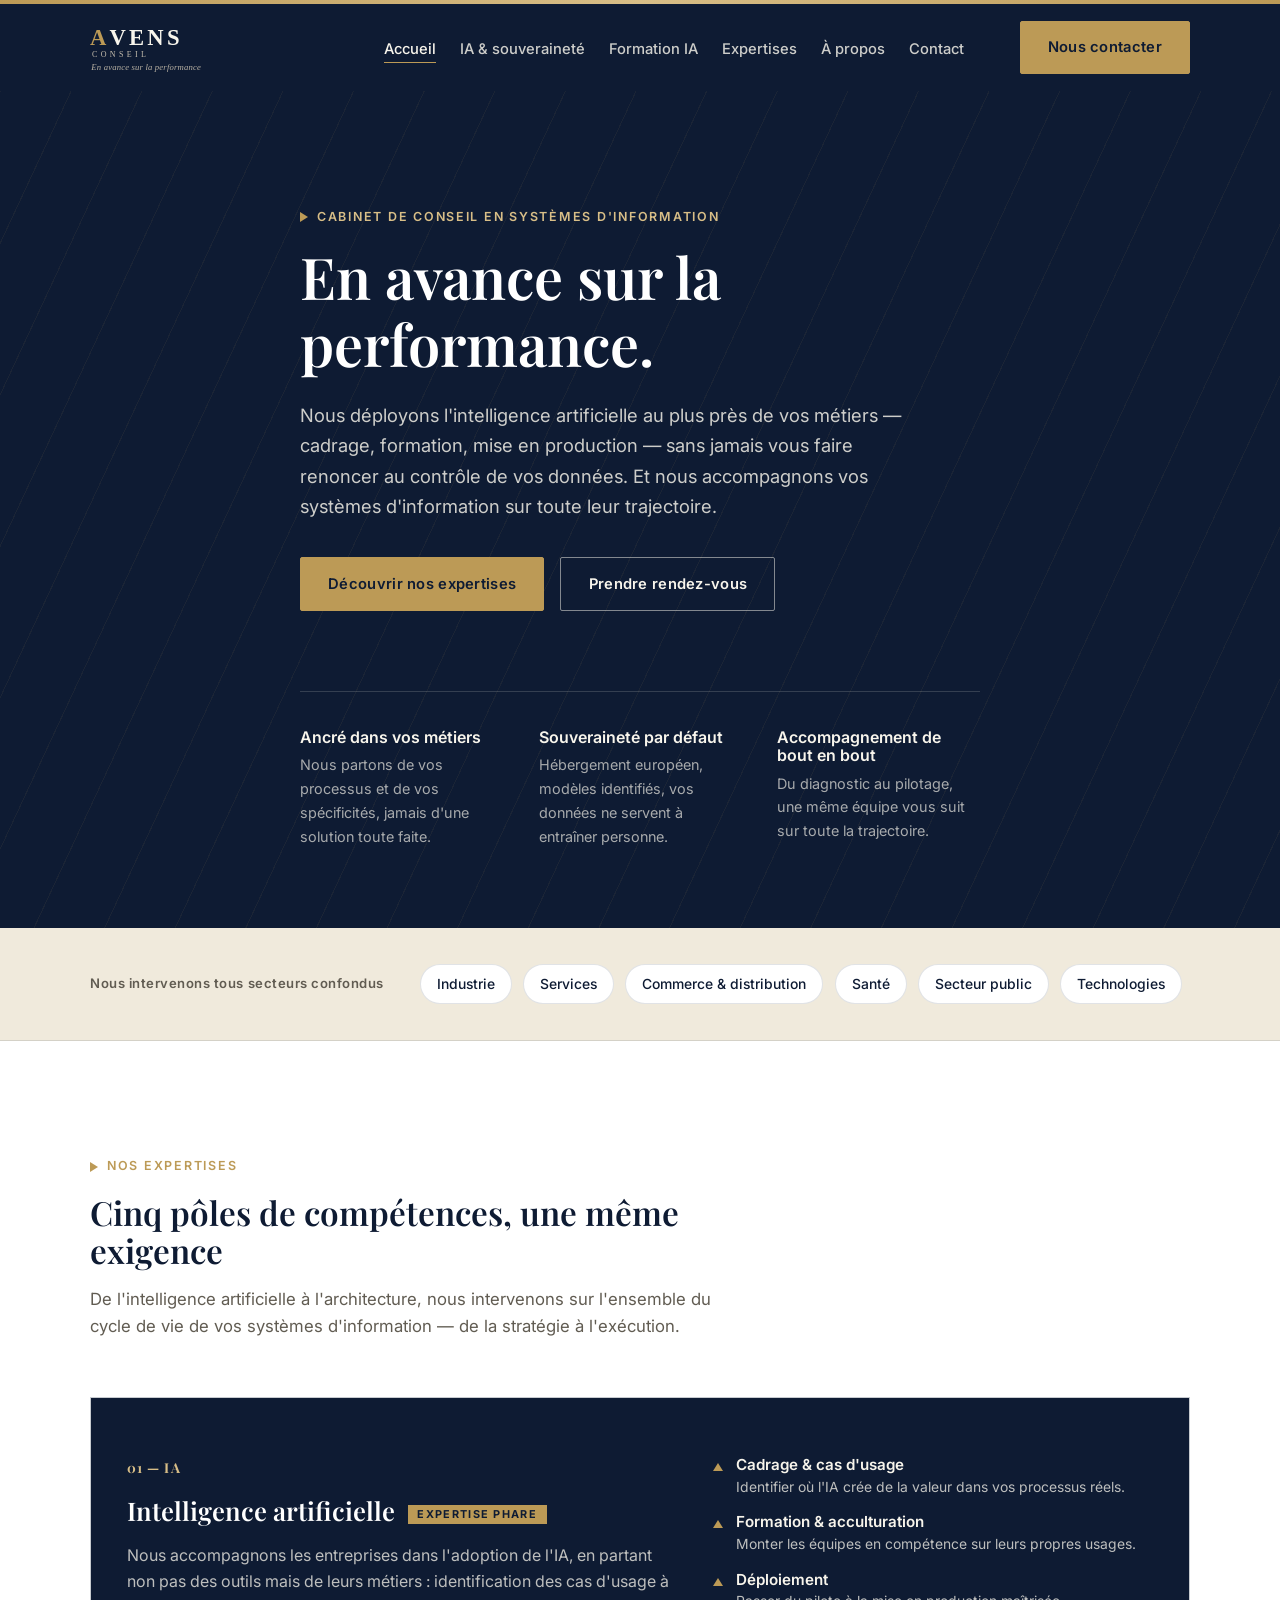
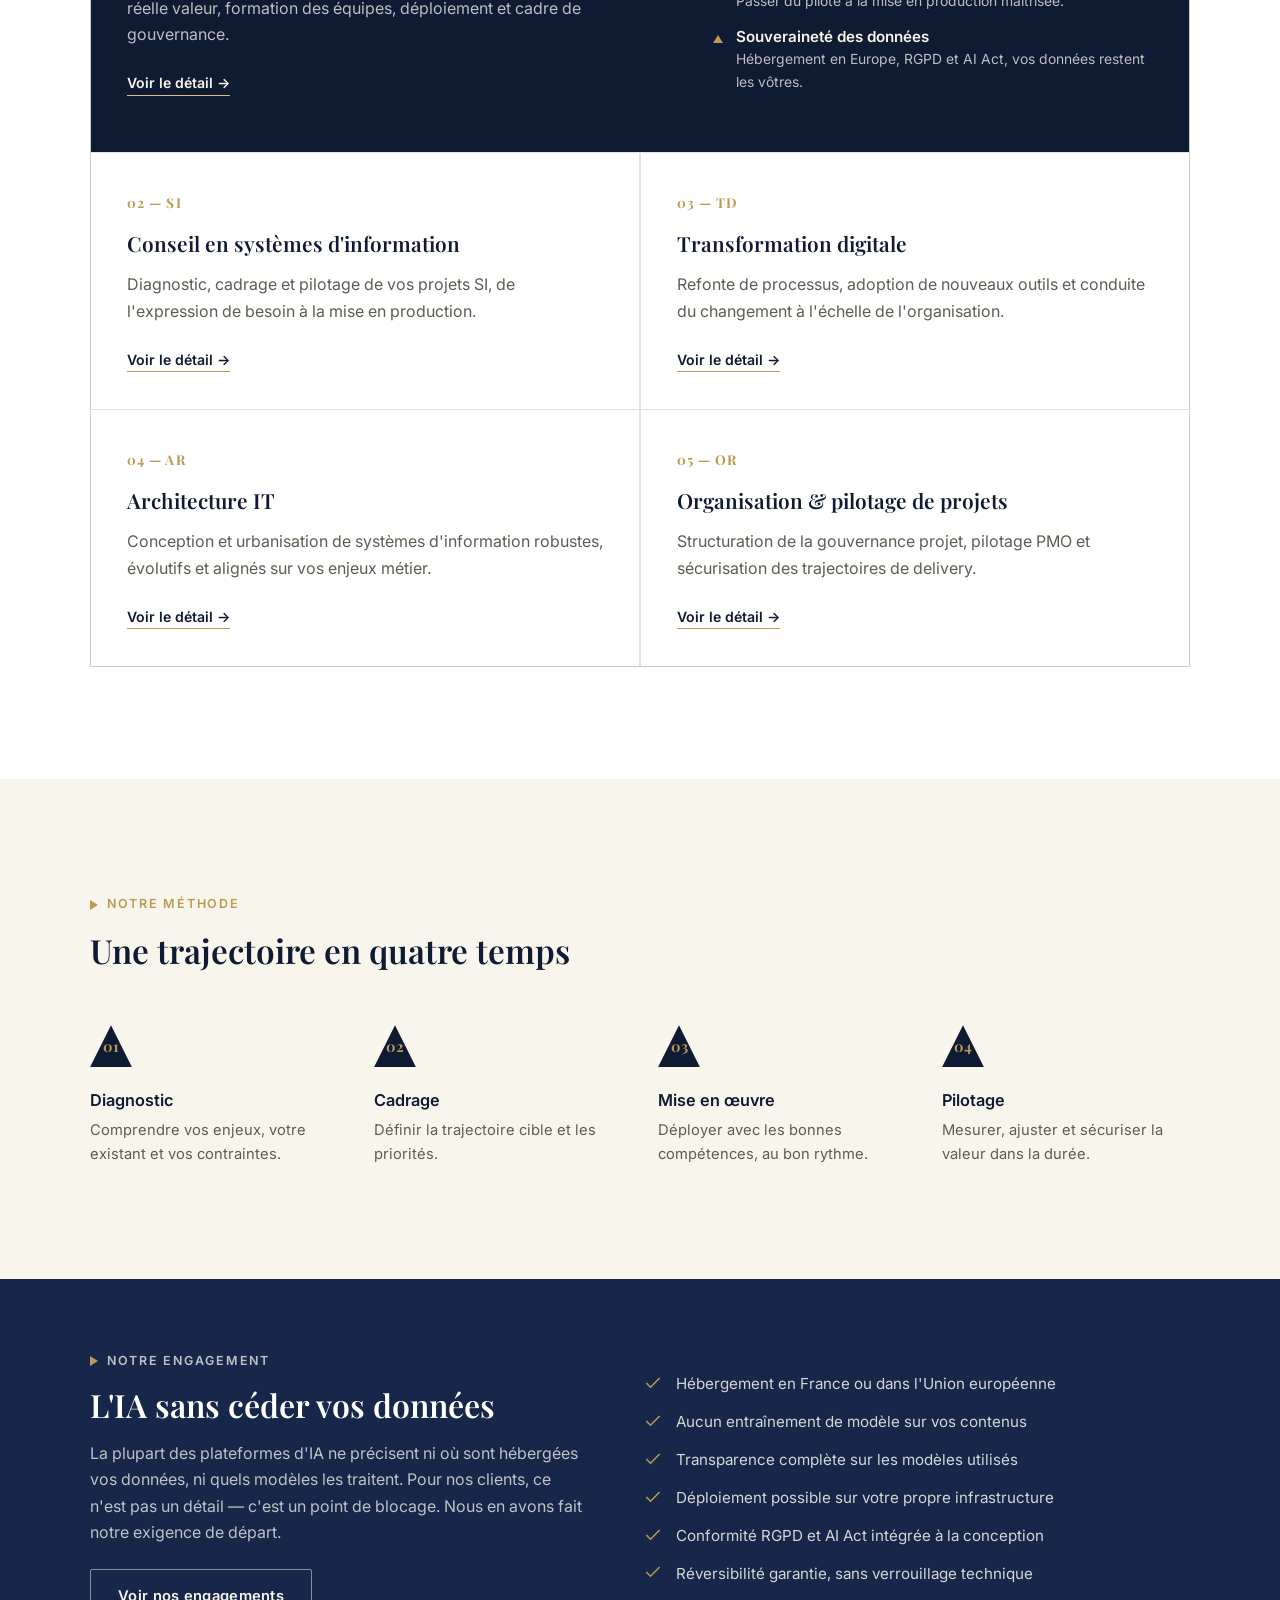
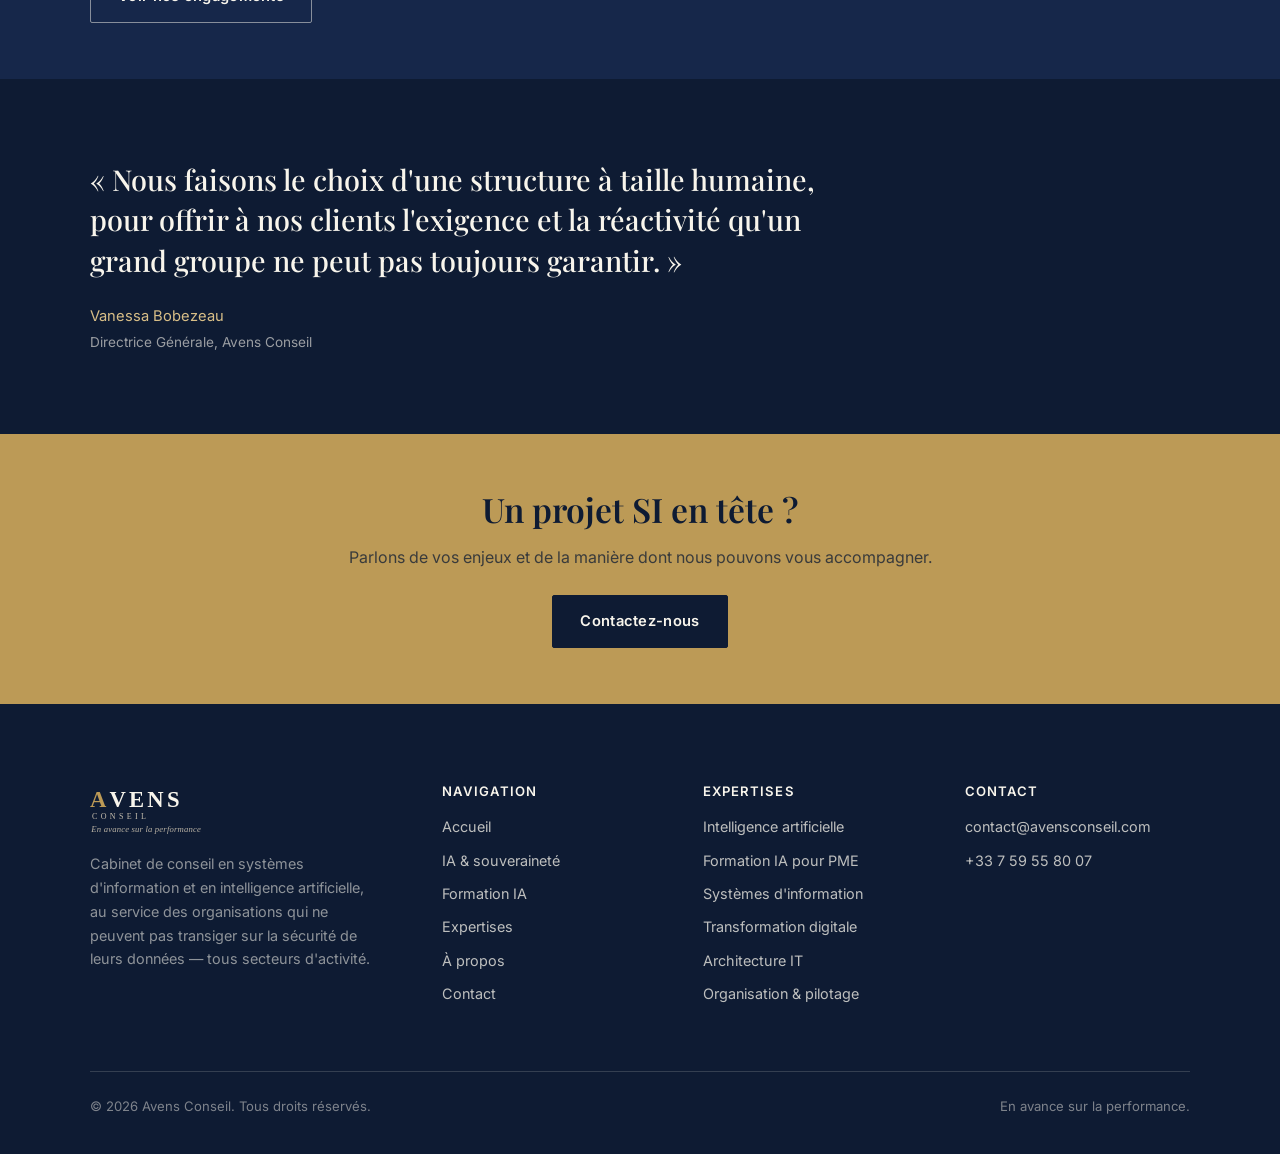
==== index.html @ 3cc1f0b6 "Add files via upload" ====
<!DOCTYPE html>
<html lang="fr">
<head>
<meta charset="UTF-8">
<meta name="viewport" content="width=device-width, initial-scale=1.0">
<title>Avens Conseil — Cabinet de conseil en systèmes d'information</title>
<meta name="description" content="Avens Conseil déploie l'IA au plus près de vos métiers — formation, mise en production — avec un engagement de souveraineté : vos données restent hébergées en Europe et sous votre contrôle.">
<link rel="icon" href="favicon.svg" type="image/svg+xml">
<link rel="preconnect" href="https://fonts.googleapis.com">
<link rel="preconnect" href="https://fonts.gstatic.com" crossorigin>
<link href="https://fonts.googleapis.com/css2?family=Playfair+Display:wght@500;600;700&family=Inter:wght@400;500;600;700&display=swap" rel="stylesheet">
<link rel="stylesheet" href="style.css">
</head>
<body>

<header class="site-header">
  <div class="header-strip"></div>
  <div class="container header-inner">
    <a href="index.html" class="logo">
      <img class="logo-img" src="logo-avens.svg" alt="Avens Conseil — En avance sur la performance" width="230" height="60"></span>
    </a>
    <nav class="nav" aria-label="Navigation principale">
      <ul class="nav-links">
        <li><a href="index.html" aria-current="page">Accueil</a></li>
        <li><a href="ia.html">IA &amp; souveraineté</a></li>
        <li><a href="formation-ia.html">Formation IA</a></li>
        <li><a href="services.html">Expertises</a></li>
        <li><a href="apropos.html">À propos</a></li>
        <li><a href="contact.html">Contact</a></li>
      </ul>
      <div class="header-cta">
        <a href="contact.html" class="btn btn--primary">Nous contacter</a>
      </div>
      <button class="nav-toggle" aria-label="Ouvrir le menu" aria-expanded="false">
        <span></span><span></span><span></span>
      </button>
    </nav>
  </div>
</header>

<main>

  <section class="hero">
    <div class="container hero-inner">
      <p class="eyebrow eyebrow--light">Cabinet de conseil en systèmes d'information</p>
      <h1>En avance sur la performance.</h1>
      <p class="lead">Nous déployons l'intelligence artificielle au plus près de vos métiers — cadrage, formation, mise en production — sans jamais vous faire renoncer au contrôle de vos données. Et nous accompagnons vos systèmes d'information sur toute leur trajectoire.</p>
      <div class="hero-actions">
        <a href="services.html" class="btn btn--primary">Découvrir nos expertises</a>
        <a href="contact.html" class="btn btn--outline-light">Prendre rendez-vous</a>
      </div>
      <div class="hero-pillars">
        <div class="hero-pillar">
          <h3>Ancré dans vos métiers</h3>
          <p>Nous partons de vos processus et de vos spécificités, jamais d'une solution toute faite.</p>
        </div>
        <div class="hero-pillar">
          <h3>Souveraineté par défaut</h3>
          <p>Hébergement européen, modèles identifiés, vos données ne servent à entraîner personne.</p>
        </div>
        <div class="hero-pillar">
          <h3>Accompagnement de bout en bout</h3>
          <p>Du diagnostic au pilotage, une même équipe vous suit sur toute la trajectoire.</p>
        </div>
      </div>
    </div>
  </section>

  <section class="sectors">
    <div class="container sectors-inner">
      <span class="sectors-label">Nous intervenons tous secteurs confondus</span>
      <div class="sector-tags">
        <span class="sector-tag">Industrie</span>
        <span class="sector-tag">Services</span>
        <span class="sector-tag">Commerce &amp; distribution</span>
        <span class="sector-tag">Santé</span>
        <span class="sector-tag">Secteur public</span>
        <span class="sector-tag">Technologies</span>
      </div>
    </div>
  </section>

  <section class="section section--white" id="expertises">
    <div class="container">
      <div class="section-head reveal">
        <p class="eyebrow">Nos expertises</p>
        <h2 class="section-title">Cinq pôles de compétences, une même exigence</h2>
        <p class="section-lead">De l'intelligence artificielle à l'architecture, nous intervenons sur l'ensemble du cycle de vie de vos systèmes d'information — de la stratégie à l'exécution.</p>
      </div>
      <div class="cards-grid reveal">
        <article class="card-expertise card-expertise--feature">
          <div>
            <span class="card-expertise__code">01 — IA</span>
            <h3>Intelligence artificielle<span class="badge-feature">Expertise phare</span></h3>
            <p>Nous accompagnons les entreprises dans l'adoption de l'IA, en partant non pas des outils mais de leurs métiers : identification des cas d'usage à réelle valeur, formation des équipes, déploiement et cadre de gouvernance.</p>
            <a href="ia.html">Voir le détail →</a>
          </div>
          <div class="feature-modules">
            <div class="feature-module">
              <span class="feature-module__mark" aria-hidden="true"></span>
              <div>
                <h4>Cadrage &amp; cas d'usage</h4>
                <p>Identifier où l'IA crée de la valeur dans vos processus réels.</p>
              </div>
            </div>
            <div class="feature-module">
              <span class="feature-module__mark" aria-hidden="true"></span>
              <div>
                <h4>Formation &amp; acculturation</h4>
                <p>Monter les équipes en compétence sur leurs propres usages.</p>
              </div>
            </div>
            <div class="feature-module">
              <span class="feature-module__mark" aria-hidden="true"></span>
              <div>
                <h4>Déploiement</h4>
                <p>Passer du pilote à la mise en production maîtrisée.</p>
              </div>
            </div>
            <div class="feature-module">
              <span class="feature-module__mark" aria-hidden="true"></span>
              <div>
                <h4>Souveraineté des données</h4>
                <p>Hébergement en Europe, RGPD et AI Act, vos données restent les vôtres.</p>
              </div>
            </div>
          </div>
        </article>
        <article class="card-expertise">
          <span class="card-expertise__code">02 — SI</span>
          <h3>Conseil en systèmes d'information</h3>
          <p>Diagnostic, cadrage et pilotage de vos projets SI, de l'expression de besoin à la mise en production.</p>
          <a href="services.html#si">Voir le détail →</a>
        </article>
        <article class="card-expertise">
          <span class="card-expertise__code">03 — TD</span>
          <h3>Transformation digitale</h3>
          <p>Refonte de processus, adoption de nouveaux outils et conduite du changement à l'échelle de l'organisation.</p>
          <a href="services.html#td">Voir le détail →</a>
        </article>
        <article class="card-expertise">
          <span class="card-expertise__code">04 — AR</span>
          <h3>Architecture IT</h3>
          <p>Conception et urbanisation de systèmes d'information robustes, évolutifs et alignés sur vos enjeux métier.</p>
          <a href="services.html#ar">Voir le détail →</a>
        </article>
        <article class="card-expertise">
          <span class="card-expertise__code">05 — OR</span>
          <h3>Organisation &amp; pilotage de projets</h3>
          <p>Structuration de la gouvernance projet, pilotage PMO et sécurisation des trajectoires de delivery.</p>
          <a href="services.html#or">Voir le détail →</a>
        </article>
      </div>
    </div>
  </section>

  <section class="section">
    <div class="container">
      <div class="section-head reveal">
        <p class="eyebrow">Notre méthode</p>
        <h2 class="section-title">Une trajectoire en quatre temps</h2>
      </div>
      <div class="process-grid reveal">
        <div class="process-step">
          <div class="process-step__num">01</div>
          <h3>Diagnostic</h3>
          <p>Comprendre vos enjeux, votre existant et vos contraintes.</p>
        </div>
        <div class="process-step">
          <div class="process-step__num">02</div>
          <h3>Cadrage</h3>
          <p>Définir la trajectoire cible et les priorités.</p>
        </div>
        <div class="process-step">
          <div class="process-step__num">03</div>
          <h3>Mise en œuvre</h3>
          <p>Déployer avec les bonnes compétences, au bon rythme.</p>
        </div>
        <div class="process-step">
          <div class="process-step__num">04</div>
          <h3>Pilotage</h3>
          <p>Mesurer, ajuster et sécuriser la valeur dans la durée.</p>
        </div>
      </div>
    </div>
  </section>

  <section class="promise-band reveal">
    <div class="container promise-band__inner">
      <div>
        <p class="eyebrow eyebrow--light">Notre engagement</p>
        <h2>L'IA sans céder vos données</h2>
        <p>La plupart des plateformes d'IA ne précisent ni où sont hébergées vos données, ni quels modèles les traitent. Pour nos clients, ce n'est pas un détail — c'est un point de blocage. Nous en avons fait notre exigence de départ.</p>
        <a href="ia.html" class="btn btn--outline-light" style="margin-top:1.5rem">Voir nos engagements</a>
      </div>
      <ul class="promise-list">
        <li>
          <svg viewBox="0 0 24 24" fill="none" stroke="currentColor" stroke-width="1.8" aria-hidden="true"><path d="M20 6 9 17l-5-5"/></svg>
          <span>Hébergement en France ou dans l'Union européenne</span>
        </li>
        <li>
          <svg viewBox="0 0 24 24" fill="none" stroke="currentColor" stroke-width="1.8" aria-hidden="true"><path d="M20 6 9 17l-5-5"/></svg>
          <span>Aucun entraînement de modèle sur vos contenus</span>
        </li>
        <li>
          <svg viewBox="0 0 24 24" fill="none" stroke="currentColor" stroke-width="1.8" aria-hidden="true"><path d="M20 6 9 17l-5-5"/></svg>
          <span>Transparence complète sur les modèles utilisés</span>
        </li>
        <li>
          <svg viewBox="0 0 24 24" fill="none" stroke="currentColor" stroke-width="1.8" aria-hidden="true"><path d="M20 6 9 17l-5-5"/></svg>
          <span>Déploiement possible sur votre propre infrastructure</span>
        </li>
        <li>
          <svg viewBox="0 0 24 24" fill="none" stroke="currentColor" stroke-width="1.8" aria-hidden="true"><path d="M20 6 9 17l-5-5"/></svg>
          <span>Conformité RGPD et AI Act intégrée à la conception</span>
        </li>
        <li>
          <svg viewBox="0 0 24 24" fill="none" stroke="currentColor" stroke-width="1.8" aria-hidden="true"><path d="M20 6 9 17l-5-5"/></svg>
          <span>Réversibilité garantie, sans verrouillage technique</span>
        </li>
      </ul>
    </div>
  </section>

  <section class="quote-block reveal">
    <div class="container">
      <blockquote>« Nous faisons le choix d'une structure à taille humaine, pour offrir à nos clients l'exigence et la réactivité qu'un grand groupe ne peut pas toujours garantir. »</blockquote>
      <cite>Vanessa Bobezeau<span>Directrice Générale, Avens Conseil</span></cite>
    </div>
  </section>

  <section class="cta-banner reveal">
    <div class="container">
      <h2>Un projet SI en tête ?</h2>
      <p>Parlons de vos enjeux et de la manière dont nous pouvons vous accompagner.</p>
      <a href="contact.html" class="btn btn--primary">Contactez-nous</a>
    </div>
  </section>

</main>

<footer class="site-footer">
  <div class="container">
    <div class="footer-grid">
      <div class="footer-brand">
        <a href="index.html" class="logo">
          <img class="logo-img" src="logo-avens.svg" alt="Avens Conseil — En avance sur la performance" width="230" height="60">
        </a>
        <p>Cabinet de conseil en systèmes d'information et en intelligence artificielle, au service des organisations qui ne peuvent pas transiger sur la sécurité de leurs données — tous secteurs d'activité.</p>
      </div>
      <div class="footer-col">
        <h4>Navigation</h4>
        <ul>
          <li><a href="index.html">Accueil</a></li>
          <li><a href="ia.html">IA &amp; souveraineté</a></li>
          <li><a href="formation-ia.html">Formation IA</a></li>
          <li><a href="services.html">Expertises</a></li>
          <li><a href="apropos.html">À propos</a></li>
          <li><a href="contact.html">Contact</a></li>
        </ul>
      </div>
      <div class="footer-col">
        <h4>Expertises</h4>
        <ul>
          <li><a href="ia.html">Intelligence artificielle</a></li>
          <li><a href="formation-ia.html">Formation IA pour PME</a></li>
          <li><a href="services.html#si">Systèmes d'information</a></li>
          <li><a href="services.html#td">Transformation digitale</a></li>
          <li><a href="services.html#ar">Architecture IT</a></li>
          <li><a href="services.html#or">Organisation &amp; pilotage</a></li>
        </ul>
      </div>
      <div class="footer-col">
        <h4>Contact</h4>
        <ul>
          <li><a href="mailto:contact@avensconseil.com">contact@avensconseil.com</a></li>
          <li><a href="tel:+33759558007">+33 7 59 55 80 07</a></li>
        </ul>
      </div>
    </div>
    <div class="footer-bottom">
      <span>© <span data-year>2026</span> Avens Conseil. Tous droits réservés.</span>
      <span>En avance sur la performance.</span>
    </div>
  </div>
</footer>

<script src="script.js"></script>
</body>
</html>
---- style.css ----
/* =========================================================
   AVENS CONSEIL — Feuille de style principale
   Palette : navy profond / or / crème (identité de marque validée)
   Typo : Playfair Display (titres) + Inter (texte)
   ========================================================= */

:root {
  --navy: #0E1B33;
  --navy-2: #16274A;
  --navy-3: #1F335C;
  --gold: #BC9A56;
  --gold-light: #D8BE87;
  --cream: #F8F5EC;
  --cream-2: #F0EADC;
  --ink: #1E1B17;
  --ink-soft: #615C52;
  --white: #FFFFFF;
  --line: rgba(14, 27, 51, 0.12);
  --line-on-navy: rgba(248, 245, 236, 0.16);

  --font-display: 'Playfair Display', 'Georgia', serif;
  --font-body: 'Inter', -apple-system, BlinkMacSystemFont, 'Segoe UI', sans-serif;

  --container: 1180px;
  --radius-sm: 2px;

  --space-1: 0.5rem;
  --space-2: 1rem;
  --space-3: 1.5rem;
  --space-4: 2.25rem;
  --space-5: 3.5rem;
  --space-6: 5rem;
  --space-7: 7rem;
}

/* ---------- Reset ---------- */
*, *::before, *::after { box-sizing: border-box; }
html { scroll-behavior: smooth; }
@media (prefers-reduced-motion: reduce) {
  html { scroll-behavior: auto; }
  *, *::before, *::after {
    animation-duration: 0.01ms !important;
    animation-iteration-count: 1 !important;
    transition-duration: 0.01ms !important;
    scroll-behavior: auto !important;
  }
}
body {
  margin: 0;
  font-family: var(--font-body);
  color: var(--ink);
  background: var(--cream);
  font-size: 16px;
  line-height: 1.65;
  -webkit-font-smoothing: antialiased;
}
img { max-width: 100%; display: block; }
a { color: inherit; text-decoration: none; }
ul { margin: 0; padding: 0; list-style: none; }
h1, h2, h3, h4 {
  font-family: var(--font-display);
  font-weight: 600;
  line-height: 1.15;
  margin: 0;
  color: var(--navy);
}
p { margin: 0; }
button { font-family: inherit; cursor: pointer; }
:focus-visible { outline: 2px solid var(--gold); outline-offset: 3px; }

.container {
  max-width: var(--container);
  margin-inline: auto;
  padding-inline: clamp(1.25rem, 4vw, 2.5rem);
}

/* ---------- Eyebrow / section head ---------- */
.eyebrow {
  display: inline-flex;
  align-items: center;
  gap: .55rem;
  font-weight: 600;
  font-size: .78rem;
  letter-spacing: .14em;
  text-transform: uppercase;
  color: var(--gold);
  margin-bottom: var(--space-2);
}
.eyebrow::before {
  content: '';
  width: 0; height: 0;
  border-style: solid;
  border-width: 5px 0 5px 8px;
  border-color: transparent transparent transparent var(--gold);
}
.eyebrow--light { color: var(--gold-light); }

.section-head { max-width: 640px; margin-bottom: var(--space-5); }
.section-title { font-size: clamp(1.75rem, 2.6vw, 2.4rem); }
.section-lead { margin-top: var(--space-2); color: var(--ink-soft); font-size: 1.05rem; }

/* ---------- Buttons ---------- */
.btn {
  display: inline-flex;
  align-items: center;
  gap: .6rem;
  padding: .85rem 1.7rem;
  font-size: .92rem;
  font-weight: 600;
  letter-spacing: .02em;
  border-radius: var(--radius-sm);
  border: 1.5px solid transparent;
  transition: background .2s ease, border-color .2s ease, color .2s ease;
}
.btn--primary { background: var(--gold); color: var(--navy); border-color: var(--gold); }
.btn--primary:hover { background: var(--gold-light); border-color: var(--gold-light); }
.btn--outline-light { border-color: rgba(248,245,236,.5); color: var(--cream); }
.btn--outline-light:hover { border-color: var(--cream); background: rgba(248,245,236,.08); }
.btn--outline-navy { border-color: var(--navy); color: var(--navy); }
.btn--outline-navy:hover { background: var(--navy); color: var(--cream); }

/* ---------- Header ---------- */
.site-header { position: sticky; top: 0; z-index: 100; background: var(--navy); }
.header-strip { height: 4px; background: linear-gradient(90deg, var(--gold), var(--gold-light), var(--gold)); }
.header-inner { display: flex; align-items: center; justify-content: space-between; padding-block: 1.05rem; }

.logo { display: flex; align-items: center; gap: .7rem; }
.logo-mark { width: 32px; height: 32px; color: var(--gold); flex-shrink: 0; }
.logo-word {
  font-family: var(--font-display);
  font-size: 1.1rem;
  font-weight: 600;
  letter-spacing: .03em;
  line-height: 1.1;
  color: var(--cream);
}
.logo-word span {
  display: block;
  font-family: var(--font-body);
  font-size: .6rem;
  font-weight: 500;
  letter-spacing: .2em;
  text-transform: uppercase;
  color: var(--gold-light);
  margin-top: .2rem;
}

.nav { display: flex; align-items: center; gap: var(--space-5); }
.nav-links { display: flex; gap: var(--space-3); flex-wrap: nowrap; }
.nav-links a {
  font-size: .92rem;
  white-space: nowrap;
  font-weight: 500;
  color: rgba(248,245,236,.82);
  padding-block: .3rem;
  border-bottom: 1.5px solid transparent;
  transition: color .2s ease, border-color .2s ease;
}
.nav-links a:hover, .nav-links a[aria-current="page"] { color: var(--cream); border-color: var(--gold); }

.header-cta { display: flex; align-items: center; gap: var(--space-3); }
.header-phone { font-size: .87rem; color: rgba(248,245,236,.72); white-space: nowrap; }
.header-phone strong { color: var(--cream); font-weight: 600; }

.nav-toggle {
  display: none;
  flex-direction: column;
  justify-content: center;
  gap: 5px;
  width: 34px; height: 34px;
  background: none; border: none; padding: 0;
}
.nav-toggle span { display: block; width: 100%; height: 2px; background: var(--cream); transition: transform .2s ease, opacity .2s ease; }
.nav-toggle.is-active span:nth-child(1) { transform: translateY(7px) rotate(45deg); }
.nav-toggle.is-active span:nth-child(2) { opacity: 0; }
.nav-toggle.is-active span:nth-child(3) { transform: translateY(-7px) rotate(-45deg); }

/* ---------- Hero ---------- */
.hero { position: relative; background: var(--navy); color: var(--cream); overflow: hidden; padding-block: var(--space-7) var(--space-6); }
.hero::before {
  content: '';
  position: absolute; inset: 0;
  background-image: repeating-linear-gradient(115deg, rgba(188,154,86,.07) 0 1px, transparent 1px 64px);
  pointer-events: none;
}
.hero-inner { position: relative; max-width: 760px; }
.hero h1 { font-size: clamp(2.3rem, 5vw, 3.6rem); color: var(--white); }
.hero .lead { margin-top: var(--space-3); font-size: 1.15rem; color: rgba(248,245,236,.82); max-width: 620px; }
.hero-actions { display: flex; flex-wrap: wrap; gap: var(--space-2); margin-top: var(--space-4); }
.hero-pillars {
  display: grid; grid-template-columns: repeat(3, 1fr); gap: var(--space-4);
  margin-top: var(--space-6); border-top: 1px solid var(--line-on-navy);
  padding-top: var(--space-4); max-width: 860px;
}
.hero-pillar h3 { color: var(--cream); font-size: 1rem; font-family: var(--font-body); font-weight: 600; }
.hero-pillar p { color: rgba(248,245,236,.66); font-size: .9rem; margin-top: .45rem; }

/* ---------- Sectors bar ---------- */
.sectors { background: var(--cream-2); padding-block: var(--space-4); border-bottom: 1px solid var(--line); }
.sectors-inner { display: flex; align-items: center; gap: var(--space-4); flex-wrap: wrap; }
.sectors-label { font-size: .82rem; font-weight: 600; letter-spacing: .04em; color: var(--ink-soft); }
.sector-tags { display: flex; gap: .7rem; flex-wrap: wrap; }
.sector-tag { font-size: .87rem; font-weight: 500; padding: .45rem 1rem; border: 1px solid var(--line); border-radius: 999px; color: var(--navy); background: var(--white); }

/* ---------- Section generic ---------- */
.section { padding-block: var(--space-7); }
.section--white { background: var(--white); }
.section--tight { padding-block: var(--space-6); }

/* ---------- Expertise cards ---------- */
.cards-grid { display: grid; grid-template-columns: repeat(2, 1fr); gap: 1.5px; background: var(--line); border: 1px solid var(--line); }
.card-expertise { background: var(--white); padding: var(--space-4); }
.card-expertise__code { font-family: var(--font-display); font-size: .85rem; font-weight: 700; color: var(--gold); letter-spacing: .08em; }
.card-expertise h3 { margin-top: var(--space-2); font-size: 1.3rem; }
.card-expertise p { margin-top: var(--space-2); color: var(--ink-soft); }
.card-expertise a { display: inline-flex; align-items: center; gap: .4rem; margin-top: var(--space-3); font-size: .88rem; font-weight: 600; color: var(--navy); border-bottom: 1.5px solid var(--gold); }

/* Carte expertise phare (IA) */
.card-expertise--feature {
  grid-column: 1 / -1;
  background: var(--navy);
  color: var(--cream);
  display: grid;
  grid-template-columns: 1.25fr 1fr;
  gap: var(--space-4);
  align-items: center;
  padding: var(--space-5) var(--space-4);
}
.card-expertise--feature h3 { color: var(--white); font-size: 1.6rem; }
.card-expertise--feature p { color: rgba(248,245,236,.75); }
.card-expertise--feature .card-expertise__code { color: var(--gold-light); }
.card-expertise--feature a { color: var(--cream); border-bottom-color: var(--gold-light); }
.badge-feature {
  display: inline-block;
  margin-left: .8rem;
  padding: .2rem .6rem;
  font-family: var(--font-body);
  font-size: .68rem;
  font-weight: 700;
  letter-spacing: .12em;
  text-transform: uppercase;
  color: var(--navy);
  background: var(--gold);
  vertical-align: middle;
}
.feature-modules { display: grid; gap: .9rem; }
.feature-module { display: flex; gap: .8rem; align-items: flex-start; }
.feature-module__mark {
  flex-shrink: 0; margin-top: .45em;
  width: 0; height: 0; border-style: solid;
  border-width: 0 5px 8px 5px;
  border-color: transparent transparent var(--gold) transparent;
}
.feature-module h4 { font-family: var(--font-body); font-size: .95rem; font-weight: 600; color: var(--cream); margin: 0; }
.feature-module p { font-size: .87rem; margin-top: .15rem; }

/* ---------- Process ---------- */
.process-grid { display: grid; grid-template-columns: repeat(4, 1fr); gap: var(--space-4); }
.process-step__num {
  display: flex; align-items: center; justify-content: center;
  width: 42px; height: 42px;
  clip-path: polygon(50% 0, 100% 100%, 0 100%);
  background: var(--navy); color: var(--gold);
  font-family: var(--font-display); font-weight: 700; font-size: .92rem;
  margin-bottom: var(--space-3);
}
.process-step h3 { font-size: 1.02rem; font-family: var(--font-body); font-weight: 600; }
.process-step p { margin-top: .5rem; color: var(--ink-soft); font-size: .92rem; }

/* ---------- Quote ---------- */
.quote-block { background: var(--navy); color: var(--cream); padding-block: var(--space-6); }
.quote-block blockquote { font-family: var(--font-display); font-weight: 500; font-size: clamp(1.3rem, 2.4vw, 1.8rem); line-height: 1.4; max-width: 780px; margin: 0; }
.quote-block cite { display: block; margin-top: var(--space-3); font-style: normal; font-size: .92rem; color: var(--gold-light); }
.quote-block cite span { display: block; color: rgba(248,245,236,.6); font-size: .85rem; margin-top: .2rem; }

/* ---------- Values grid ---------- */
.values-grid { display: grid; grid-template-columns: repeat(4, 1fr); gap: var(--space-4); }
.value-item { border-top: 2px solid var(--gold); padding-top: var(--space-2); }
.value-item h3 { font-size: 1.05rem; font-family: var(--font-body); font-weight: 600; }
.value-item p { margin-top: .5rem; color: var(--ink-soft); font-size: .9rem; }

/* ---------- CTA banner ---------- */
.cta-banner { background: var(--gold); color: var(--navy); padding-block: var(--space-5); text-align: center; }
.cta-banner h2 { font-size: clamp(1.6rem, 3vw, 2.1rem); }
.cta-banner p { margin-top: var(--space-2); color: rgba(14,27,51,.75); }
.cta-banner .btn { margin-top: var(--space-3); }
.cta-banner .btn--primary { background: var(--navy); color: var(--cream); border-color: var(--navy); }
.cta-banner .btn--primary:hover { background: var(--navy-2); }

/* ---------- Footer ---------- */
.site-footer { background: var(--navy); color: rgba(248,245,236,.75); padding-block: var(--space-6) var(--space-4); }
.footer-grid { display: grid; grid-template-columns: 1.4fr 1fr 1fr 1fr; gap: var(--space-4); padding-bottom: var(--space-5); border-bottom: 1px solid var(--line-on-navy); }
.footer-brand p { margin-top: var(--space-2); font-size: .9rem; max-width: 280px; color: rgba(248,245,236,.55); }
.footer-col h4 { font-family: var(--font-body); color: var(--cream); font-size: .82rem; font-weight: 600; letter-spacing: .08em; text-transform: uppercase; margin-bottom: var(--space-2); }
.footer-col li { margin-bottom: .6rem; font-size: .9rem; }
.footer-col a:hover { color: var(--gold-light); }
.footer-bottom { display: flex; justify-content: space-between; align-items: center; padding-top: var(--space-3); font-size: .82rem; color: rgba(248,245,236,.48); flex-wrap: wrap; gap: .5rem; }

/* ---------- Contact ---------- */
.contact-grid { display: grid; grid-template-columns: .9fr 1.3fr; gap: var(--space-6); align-items: start; }
.contact-info-item { display: flex; flex-direction: column; gap: .3rem; padding-block: var(--space-3); border-top: 1px solid var(--line); }
.contact-info-item:first-child { border-top: none; padding-top: 0; }
.contact-info-item h3 { font-size: .95rem; font-family: var(--font-body); font-weight: 600; }
.contact-info-item p, .contact-info-item a { color: var(--ink-soft); font-size: .95rem; }
.contact-info-item a:hover { color: var(--navy); }

.form-grid { display: grid; grid-template-columns: 1fr 1fr; gap: 0 var(--space-3); }
.form-field { display: flex; flex-direction: column; gap: .4rem; margin-bottom: var(--space-3); }
.form-field.full { grid-column: 1 / -1; }
.form-field label { font-size: .85rem; font-weight: 600; color: var(--navy); }
.form-field input, .form-field textarea {
  font-family: var(--font-body); font-size: .95rem;
  padding: .75rem .9rem; border: 1px solid var(--line);
  border-radius: var(--radius-sm); background: var(--white); color: var(--ink);
}
.form-field input:focus, .form-field textarea:focus { border-color: var(--gold); }
.form-note { font-size: .82rem; color: var(--ink-soft); margin-top: var(--space-2); }

/* ---------- Reveal on scroll ---------- */
.reveal { opacity: 0; transform: translateY(16px); transition: opacity .6s ease, transform .6s ease; }
.reveal.is-visible { opacity: 1; transform: none; }

/* ---------- Souveraineté : engagements ---------- */
.sovereignty { background: var(--navy); color: var(--cream); padding-block: var(--space-7); position: relative; overflow: hidden; }
.sovereignty::before {
  content: '';
  position: absolute; inset: 0;
  background-image: repeating-linear-gradient(115deg, rgba(188,154,86,.06) 0 1px, transparent 1px 64px);
  pointer-events: none;
}
.sovereignty > .container { position: relative; }
.sovereignty .section-title { color: var(--white); }
.sovereignty .section-lead { color: rgba(248,245,236,.78); }
.commitments-grid { display: grid; grid-template-columns: repeat(3, 1fr); gap: 1px; background: var(--line-on-navy); border: 1px solid var(--line-on-navy); }
.commitment { background: var(--navy); padding: var(--space-4); }
.commitment__icon { width: 26px; height: 26px; color: var(--gold); margin-bottom: var(--space-2); }
.commitment h3 { font-family: var(--font-body); font-size: 1rem; font-weight: 600; color: var(--cream); }
.commitment p { margin-top: .5rem; font-size: .9rem; color: rgba(248,245,236,.68); }

/* Bandeau promesse compact (accueil) */
.promise-band { background: var(--navy-2); color: var(--cream); padding-block: var(--space-5); }
.promise-band__inner { display: grid; grid-template-columns: 1fr 1.1fr; gap: var(--space-5); align-items: center; }
.promise-band h2 { color: var(--white); font-size: clamp(1.5rem, 2.5vw, 2rem); }
.promise-band p { margin-top: var(--space-2); color: rgba(248,245,236,.75); }
.promise-list { display: grid; gap: .8rem; }
.promise-list li { display: flex; gap: .8rem; align-items: flex-start; font-size: .95rem; color: rgba(248,245,236,.85); }
.promise-list svg { flex-shrink: 0; width: 20px; height: 20px; color: var(--gold); margin-top: .1rem; }

/* ---------- Cas d'usage par fonction ---------- */
.usecase-grid { display: grid; grid-template-columns: repeat(3, 1fr); gap: 1.5px; background: var(--line); border: 1px solid var(--line); }
.usecase-card { background: var(--white); padding: var(--space-4); }
.usecase-card__fn { font-size: .74rem; font-weight: 700; letter-spacing: .12em; text-transform: uppercase; color: var(--gold); }
.usecase-card h3 { margin-top: .6rem; font-family: var(--font-body); font-size: 1.02rem; font-weight: 600; }
.usecase-card p { margin-top: .5rem; font-size: .9rem; color: var(--ink-soft); }

/* ---------- Options de déploiement ---------- */
.deploy-grid { display: grid; grid-template-columns: repeat(3, 1fr); gap: var(--space-3); }
.deploy-card { background: var(--white); border: 1px solid var(--line); border-top: 3px solid var(--gold); padding: var(--space-4); }
.deploy-card h3 { font-size: 1.1rem; }
.deploy-card__meta { display: block; margin-top: .4rem; font-size: .8rem; font-weight: 600; letter-spacing: .06em; text-transform: uppercase; color: var(--gold); }
.deploy-card p { margin-top: var(--space-2); font-size: .92rem; color: var(--ink-soft); }

/* ---------- Tableau de contraste ---------- */
.contrast-table { width: 100%; border-collapse: collapse; margin-top: var(--space-4); font-size: .93rem; }
.contrast-table th, .contrast-table td { text-align: left; padding: .95rem 1rem; border-bottom: 1px solid var(--line); vertical-align: top; }
.contrast-table thead th { font-family: var(--font-body); font-size: .78rem; font-weight: 700; letter-spacing: .1em; text-transform: uppercase; color: var(--ink-soft); border-bottom: 2px solid var(--navy); }
.contrast-table thead th:last-child { color: var(--navy); }
.contrast-table td:first-child { font-weight: 600; color: var(--navy); width: 26%; }
.contrast-table td:last-child { background: var(--cream-2); }
.table-scroll { overflow-x: auto; }

/* ---------- Inner page hero ---------- */
.page-hero { background: var(--navy); color: var(--cream); padding-block: var(--space-6) var(--space-5); }
.page-hero h1 { color: var(--white); font-size: clamp(2rem, 4vw, 2.8rem); }
.page-hero p { margin-top: var(--space-2); color: rgba(248,245,236,.78); max-width: 620px; }

/* ---------- Service detail ---------- */
.service-detail { display: grid; grid-template-columns: .5fr 1.5fr; gap: var(--space-5); padding-block: var(--space-5); border-top: 1px solid var(--line); }
.service-detail:first-of-type { border-top: none; }
.service-detail[id] { scroll-margin-top: 110px; }
section[id] { scroll-margin-top: 90px; }
.service-detail__code { font-family: var(--font-display); font-size: 2.3rem; font-weight: 700; color: var(--gold); line-height: 1; }
.service-detail h2 { margin-top: var(--space-2); font-size: 1.5rem; }
.service-detail__list { margin-top: var(--space-3); }
.service-detail__list li { position: relative; padding-left: 1.3rem; margin-bottom: .65rem; color: var(--ink-soft); font-size: .95rem; }
.service-detail__list li::before { content: ''; position: absolute; left: 0; top: .55em; width: 6px; height: 6px; background: var(--gold); }

/* Bloc service mis en avant (IA) */
.service-detail--feature { background: var(--cream-2); padding: var(--space-5) var(--space-4); border-top: none; margin-bottom: var(--space-5); }
.service-detail--feature .service-detail__code { color: var(--navy); }
.service-usecases { margin-top: var(--space-4); padding-top: var(--space-3); border-top: 1px solid var(--line); }
.service-usecases h3 { font-family: var(--font-body); font-size: .82rem; font-weight: 600; letter-spacing: .08em; text-transform: uppercase; color: var(--ink-soft); margin-bottom: var(--space-2); }
.usecase-tags { display: flex; flex-wrap: wrap; gap: .6rem; }
.usecase-tag { font-size: .85rem; padding: .4rem .9rem; background: var(--white); border: 1px solid var(--line); color: var(--navy); }

/* ---------- Mobile nav ---------- */
@media (max-width: 1000px) {
  .header-phone { display: none; }
  .nav-toggle { display: flex; }
  .nav-links {
    position: fixed; inset: 65px 0 0 0; z-index: 90;
    background: var(--navy); flex-direction: column;
    padding: var(--space-4) var(--space-3);
    gap: var(--space-3);
    transform: translateY(-8px); opacity: 0; pointer-events: none;
    transition: opacity .2s ease, transform .2s ease;
  }
  .nav-links.is-open { opacity: 1; transform: none; pointer-events: auto; }
  .nav-links a { font-size: 1.05rem; display: block; }

  .cards-grid, .process-grid, .values-grid { grid-template-columns: repeat(2, 1fr); }
  .commitments-grid, .usecase-grid, .deploy-grid { grid-template-columns: repeat(2, 1fr); }
  .promise-band__inner { grid-template-columns: 1fr; gap: var(--space-4); }
  .card-expertise--feature { grid-template-columns: 1fr; gap: var(--space-3); }
  .footer-grid { grid-template-columns: 1fr 1fr; }
  .contact-grid, .service-detail { grid-template-columns: 1fr; }
  .hero-pillars { grid-template-columns: 1fr; }
  .service-detail__code { font-size: 1.6rem; }
}

@media (max-width: 620px) {
  .cards-grid, .process-grid, .values-grid, .form-grid { grid-template-columns: 1fr; }
  .commitments-grid, .usecase-grid, .deploy-grid { grid-template-columns: 1fr; }
  .footer-grid { grid-template-columns: 1fr; gap: var(--space-4); }
  .sectors-inner { flex-direction: column; align-items: flex-start; }
  .header-cta .btn { padding: .7rem 1.2rem; font-size: .85rem; }
}

/* ---------- Page 404 : cartes cliquables ---------- */
a.usecase-card { display: block; transition: background .2s ease; }
a.usecase-card:hover { background: var(--cream-2); }
a.usecase-card h3 { color: var(--navy); }

/* Logo image (pave creme assume) */
.logo-img { height: 52px; width: auto; display: block; }
@media (max-width: 640px){ .logo-img { height: 42px; } }
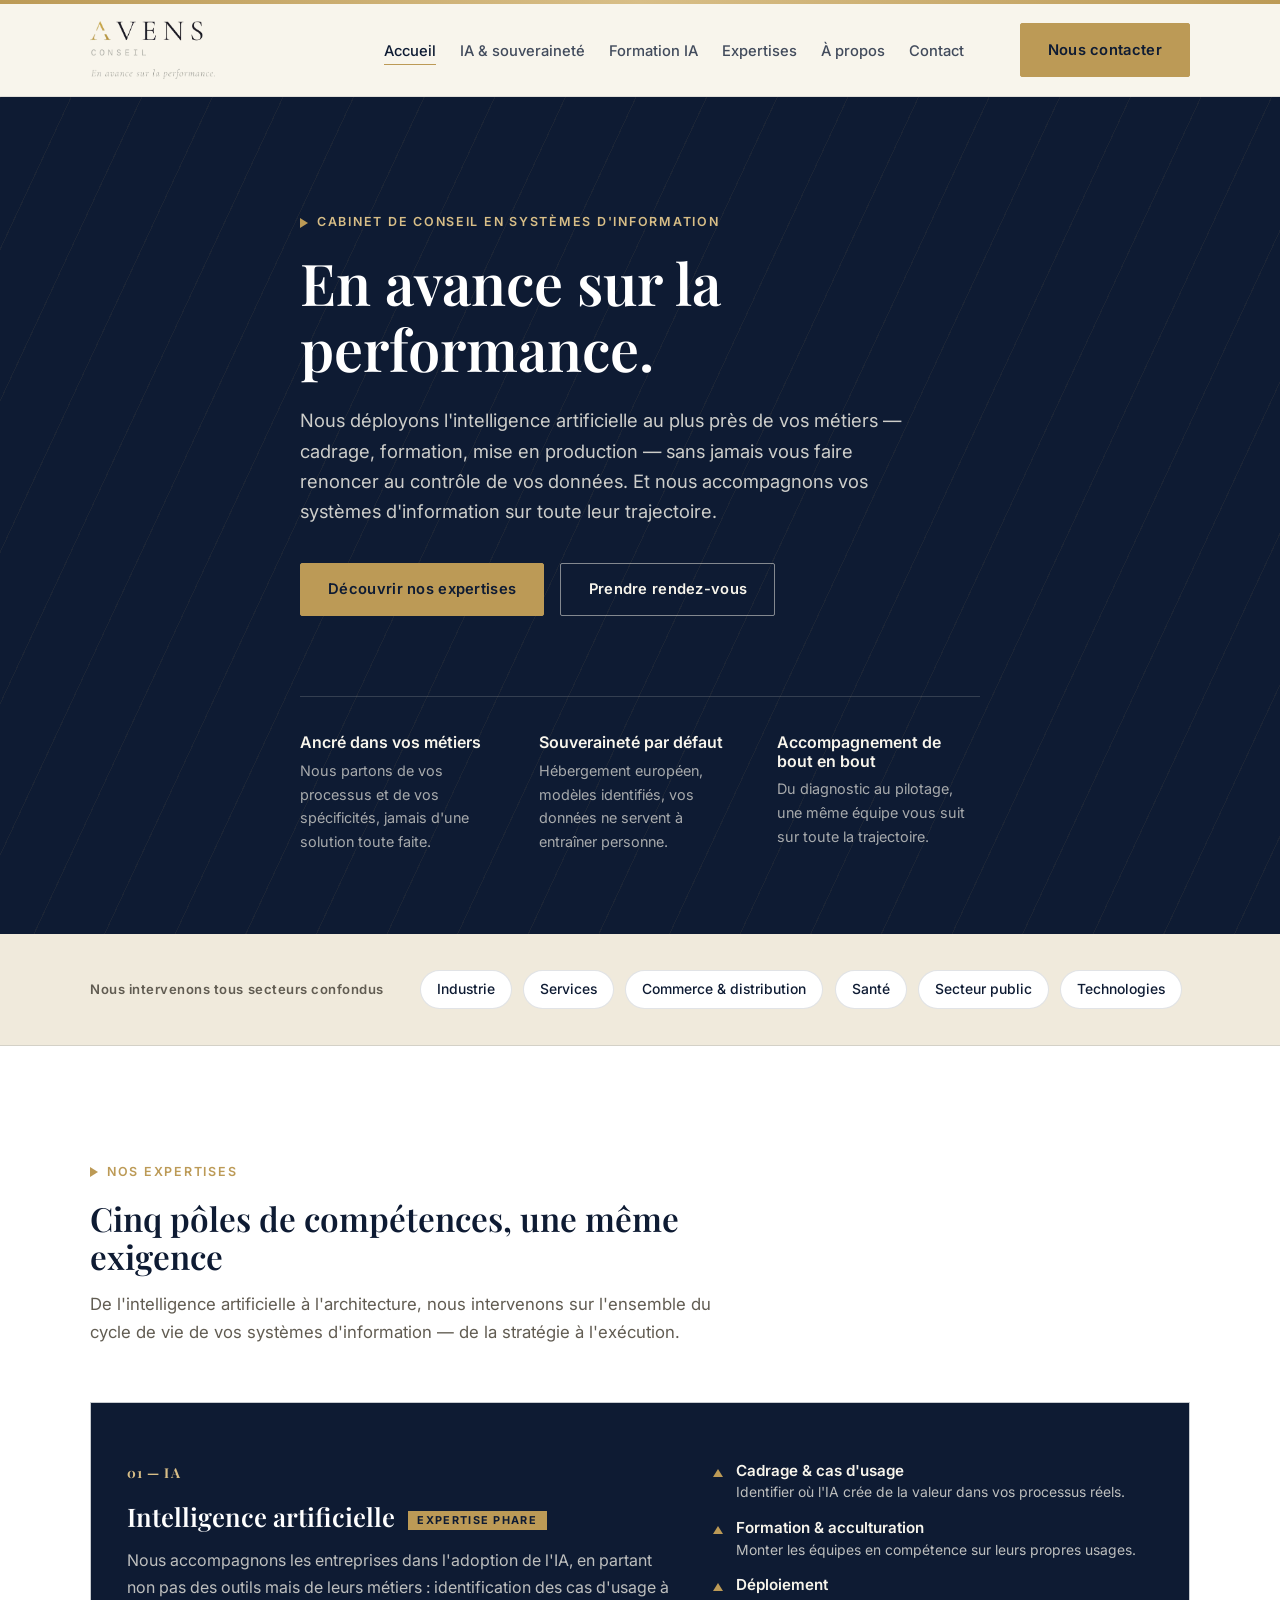
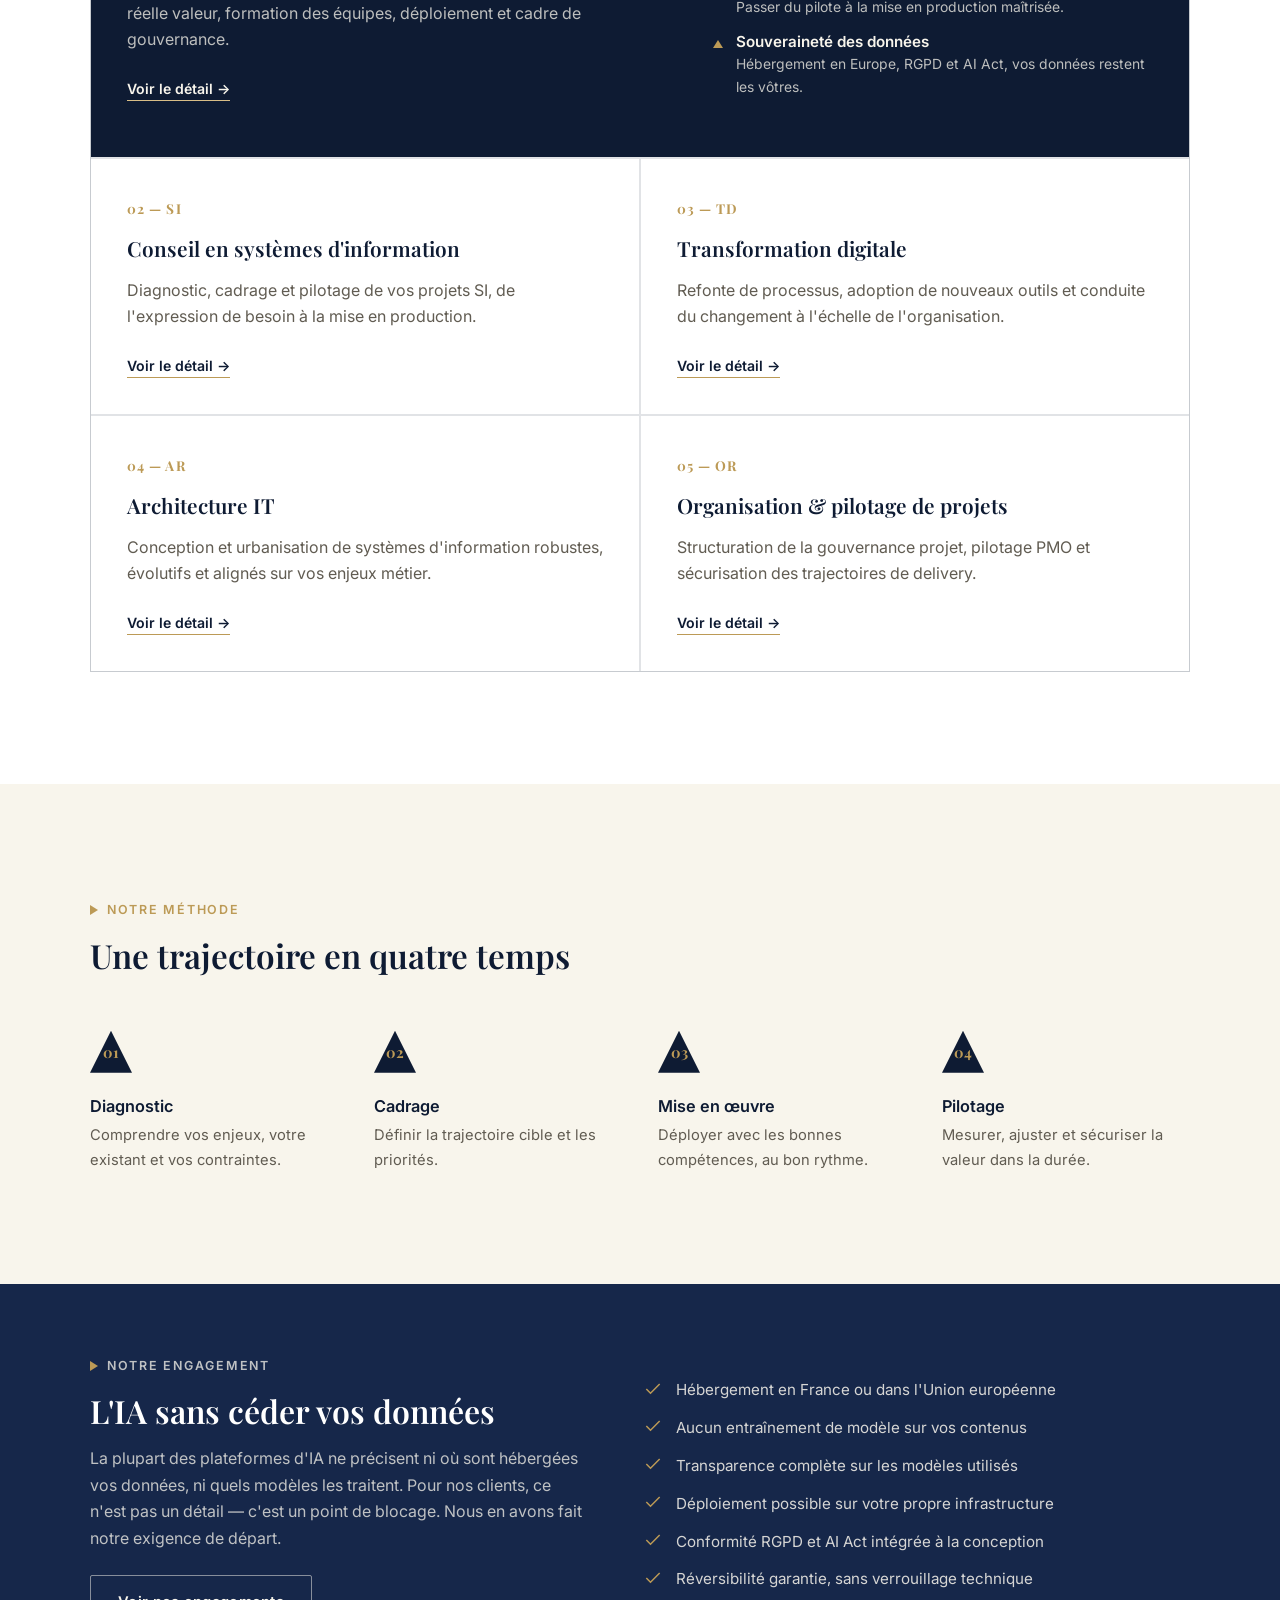
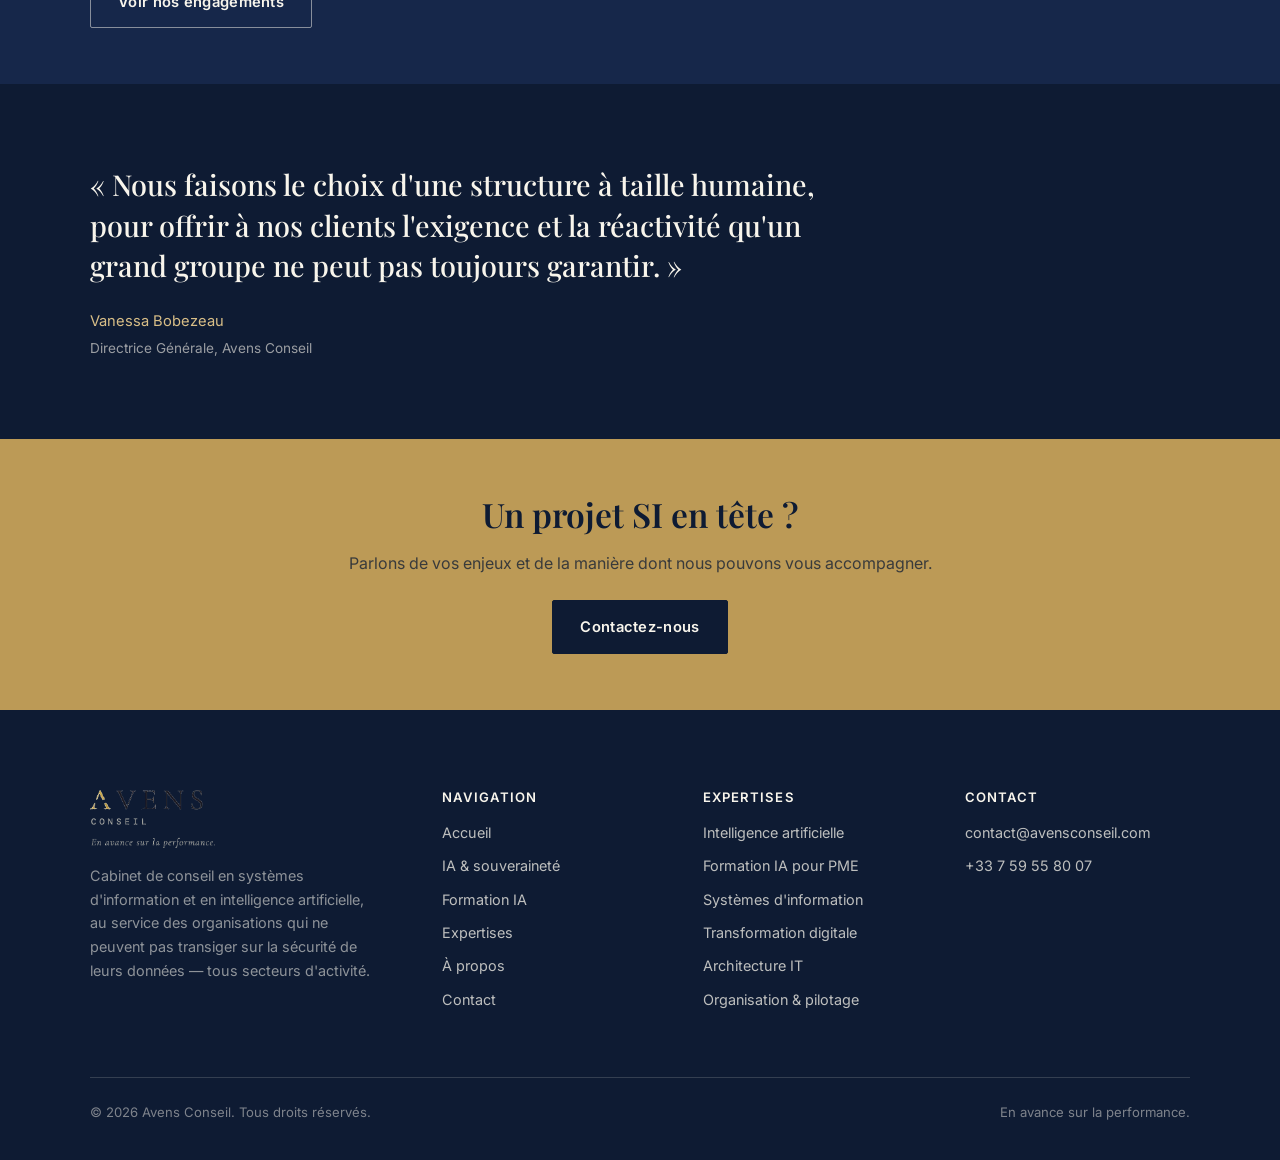
==== commit 5860b12e: "Add files via upload" ====
--- a/index.html
+++ b/index.html
@@ -17,7 +17,7 @@
   <div class="header-strip"></div>
   <div class="container header-inner">
     <a href="index.html" class="logo">
-      <img class="logo-img" src="logo-avens.svg" alt="Avens Conseil — En avance sur la performance" width="230" height="60"></span>
+      <img class="logo-img" src="logo-avens.png" alt="Avens Conseil — En avance sur la performance" width="190" height="93"></span>
     </a>
     <nav class="nav" aria-label="Navigation principale">
       <ul class="nav-links">
@@ -244,7 +244,7 @@
     <div class="footer-grid">
       <div class="footer-brand">
         <a href="index.html" class="logo">
-          <img class="logo-img" src="logo-avens.svg" alt="Avens Conseil — En avance sur la performance" width="230" height="60">
+          <img class="logo-img" src="logo-avens.png" alt="Avens Conseil — En avance sur la performance" width="190" height="93">
         </a>
         <p>Cabinet de conseil en systèmes d'information et en intelligence artificielle, au service des organisations qui ne peuvent pas transiger sur la sécurité de leurs données — tous secteurs d'activité.</p>
       </div>
--- a/style.css
+++ b/style.css
@@ -120,7 +120,7 @@
 .btn--outline-navy:hover { background: var(--navy); color: var(--cream); }
 
 /* ---------- Header ---------- */
-.site-header { position: sticky; top: 0; z-index: 100; background: var(--navy); }
+.site-header { position: sticky; top: 0; z-index: 100; background: var(--cream); border-bottom: 1px solid rgba(14,27,51,.10); }
 .header-strip { height: 4px; background: linear-gradient(90deg, var(--gold), var(--gold-light), var(--gold)); }
 .header-inner { display: flex; align-items: center; justify-content: space-between; padding-block: 1.05rem; }
 
@@ -151,16 +151,16 @@
   font-size: .92rem;
   white-space: nowrap;
   font-weight: 500;
-  color: rgba(248,245,236,.82);
+  color: rgba(14,27,51,.78);
   padding-block: .3rem;
   border-bottom: 1.5px solid transparent;
   transition: color .2s ease, border-color .2s ease;
 }
-.nav-links a:hover, .nav-links a[aria-current="page"] { color: var(--cream); border-color: var(--gold); }
+.nav-links a:hover, .nav-links a[aria-current="page"] { color: var(--navy); border-color: var(--gold); }
 
 .header-cta { display: flex; align-items: center; gap: var(--space-3); }
-.header-phone { font-size: .87rem; color: rgba(248,245,236,.72); white-space: nowrap; }
-.header-phone strong { color: var(--cream); font-weight: 600; }
+.header-phone { font-size: .87rem; color: rgba(14,27,51,.7); white-space: nowrap; }
+.header-phone strong { color: var(--navy); font-weight: 600; }
 
 .nav-toggle {
   display: none;
@@ -170,7 +170,7 @@
   width: 34px; height: 34px;
   background: none; border: none; padding: 0;
 }
-.nav-toggle span { display: block; width: 100%; height: 2px; background: var(--cream); transition: transform .2s ease, opacity .2s ease; }
+.nav-toggle span { display: block; width: 100%; height: 2px; background: var(--navy); transition: transform .2s ease, opacity .2s ease; }
 .nav-toggle.is-active span:nth-child(1) { transform: translateY(7px) rotate(45deg); }
 .nav-toggle.is-active span:nth-child(2) { opacity: 0; }
 .nav-toggle.is-active span:nth-child(3) { transform: translateY(-7px) rotate(-45deg); }
@@ -399,7 +399,7 @@
   .nav-toggle { display: flex; }
   .nav-links {
     position: fixed; inset: 65px 0 0 0; z-index: 90;
-    background: var(--navy); flex-direction: column;
+    background: var(--cream); flex-direction: column;
     padding: var(--space-4) var(--space-3);
     gap: var(--space-3);
     transform: translateY(-8px); opacity: 0; pointer-events: none;
@@ -432,5 +432,5 @@
 a.usecase-card h3 { color: var(--navy); }
 
 /* Logo image (pave creme assume) */
-.logo-img { height: 52px; width: auto; display: block; }
-@media (max-width: 640px){ .logo-img { height: 42px; } }
+.logo-img { height: 58px; width: auto; display: block; }
+@media (max-width: 640px){ .logo-img { height: 46px; } }
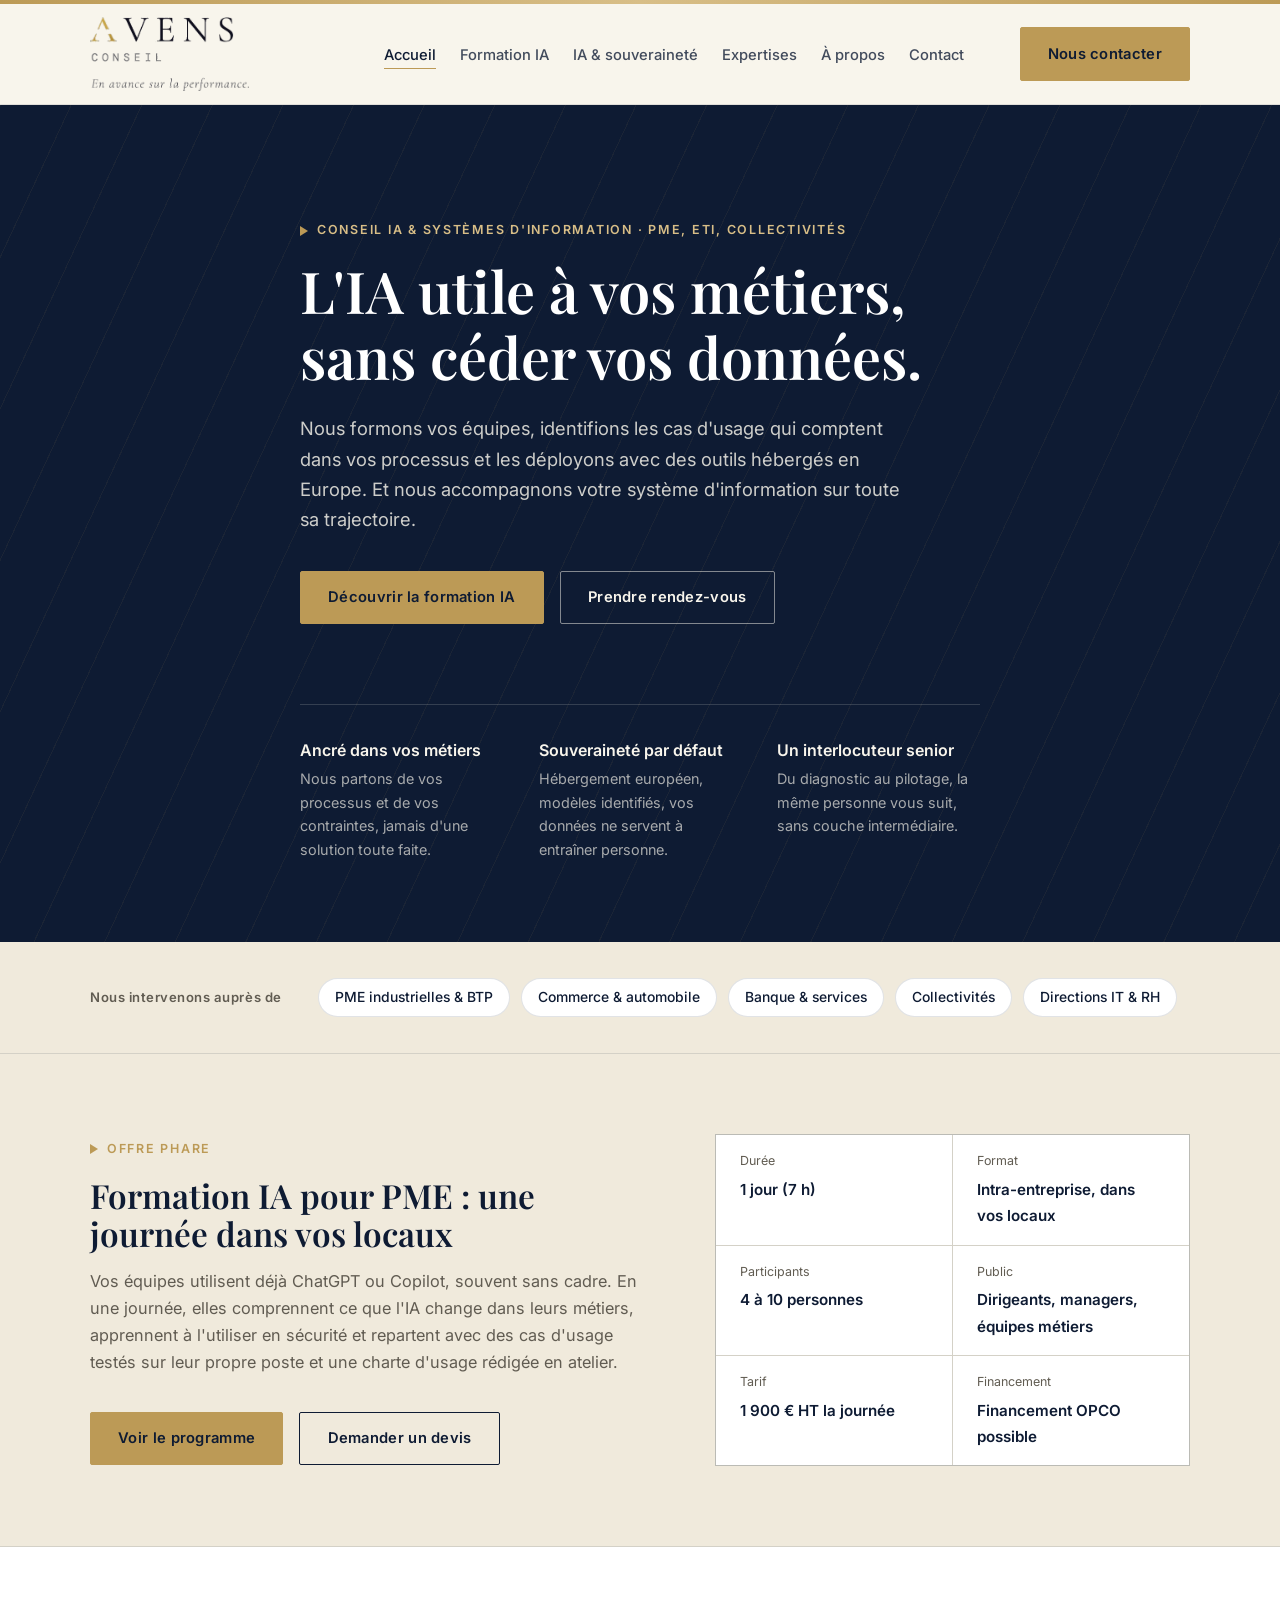
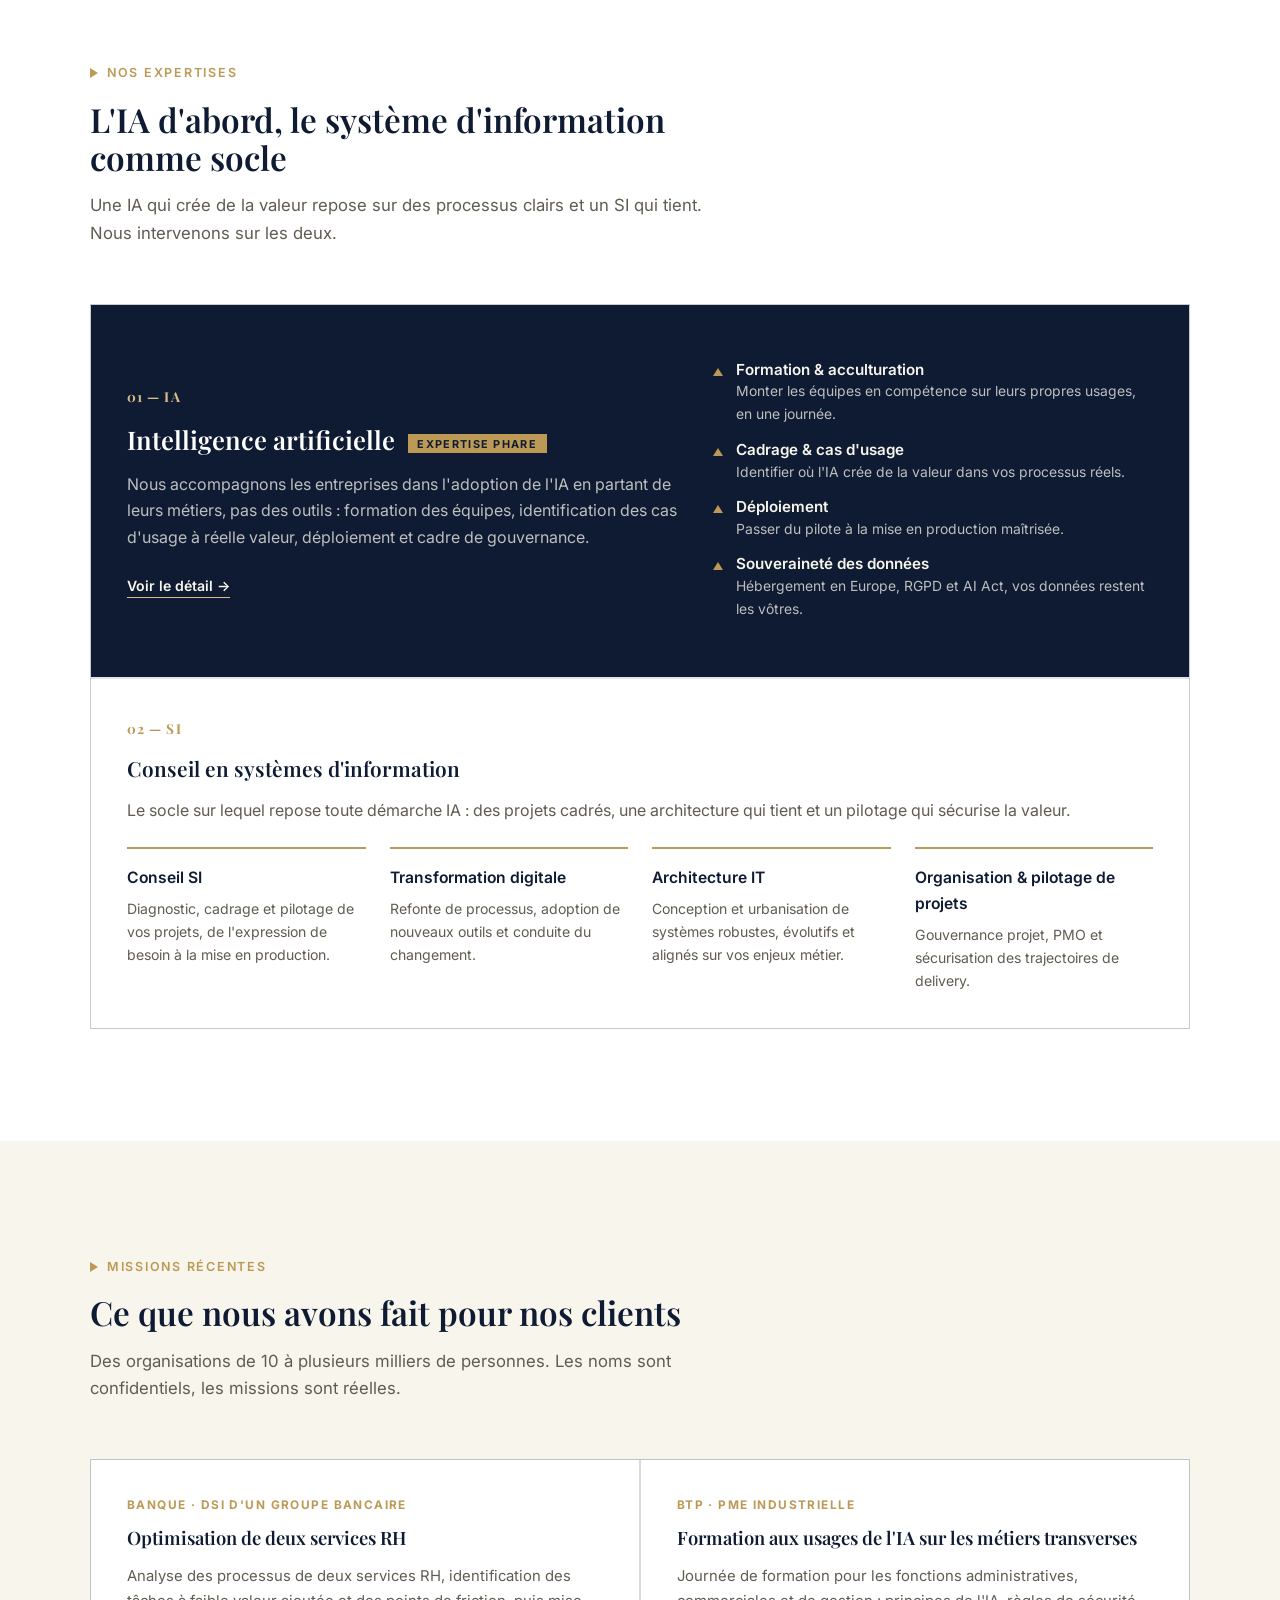
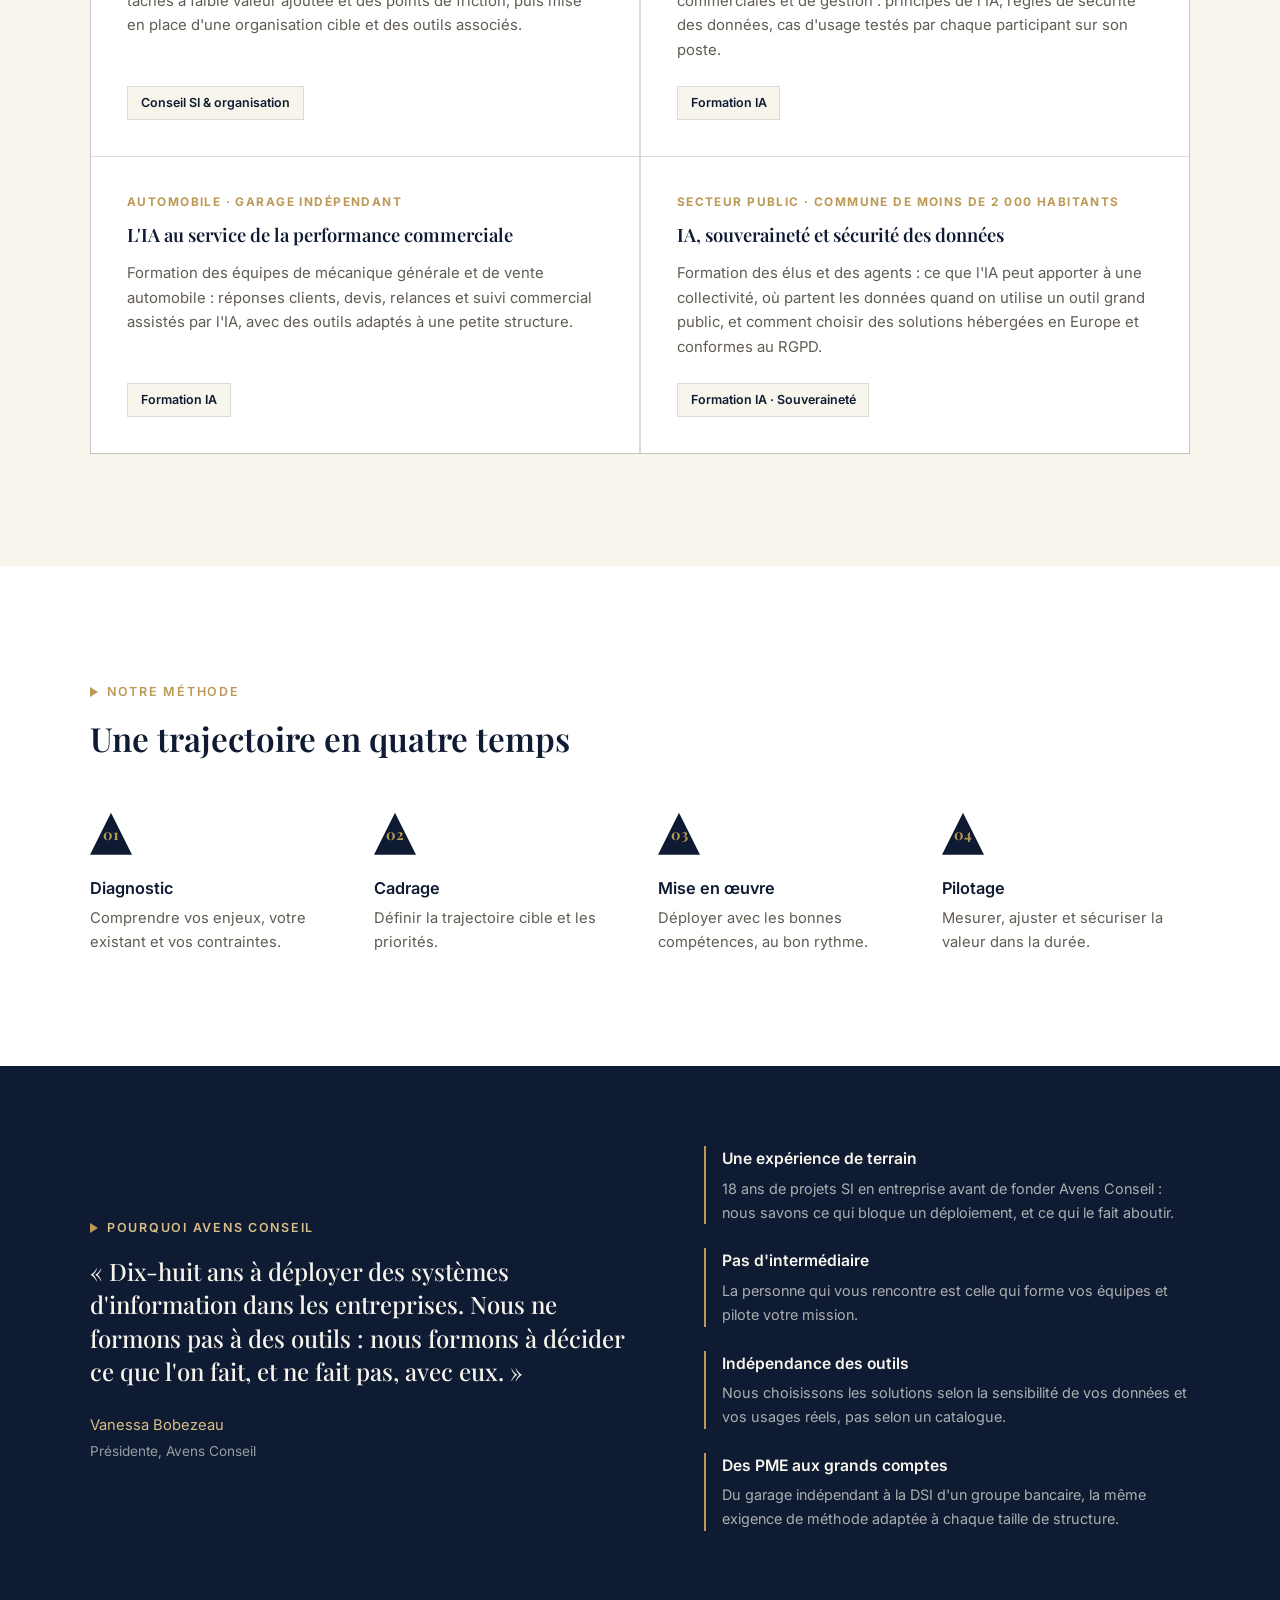
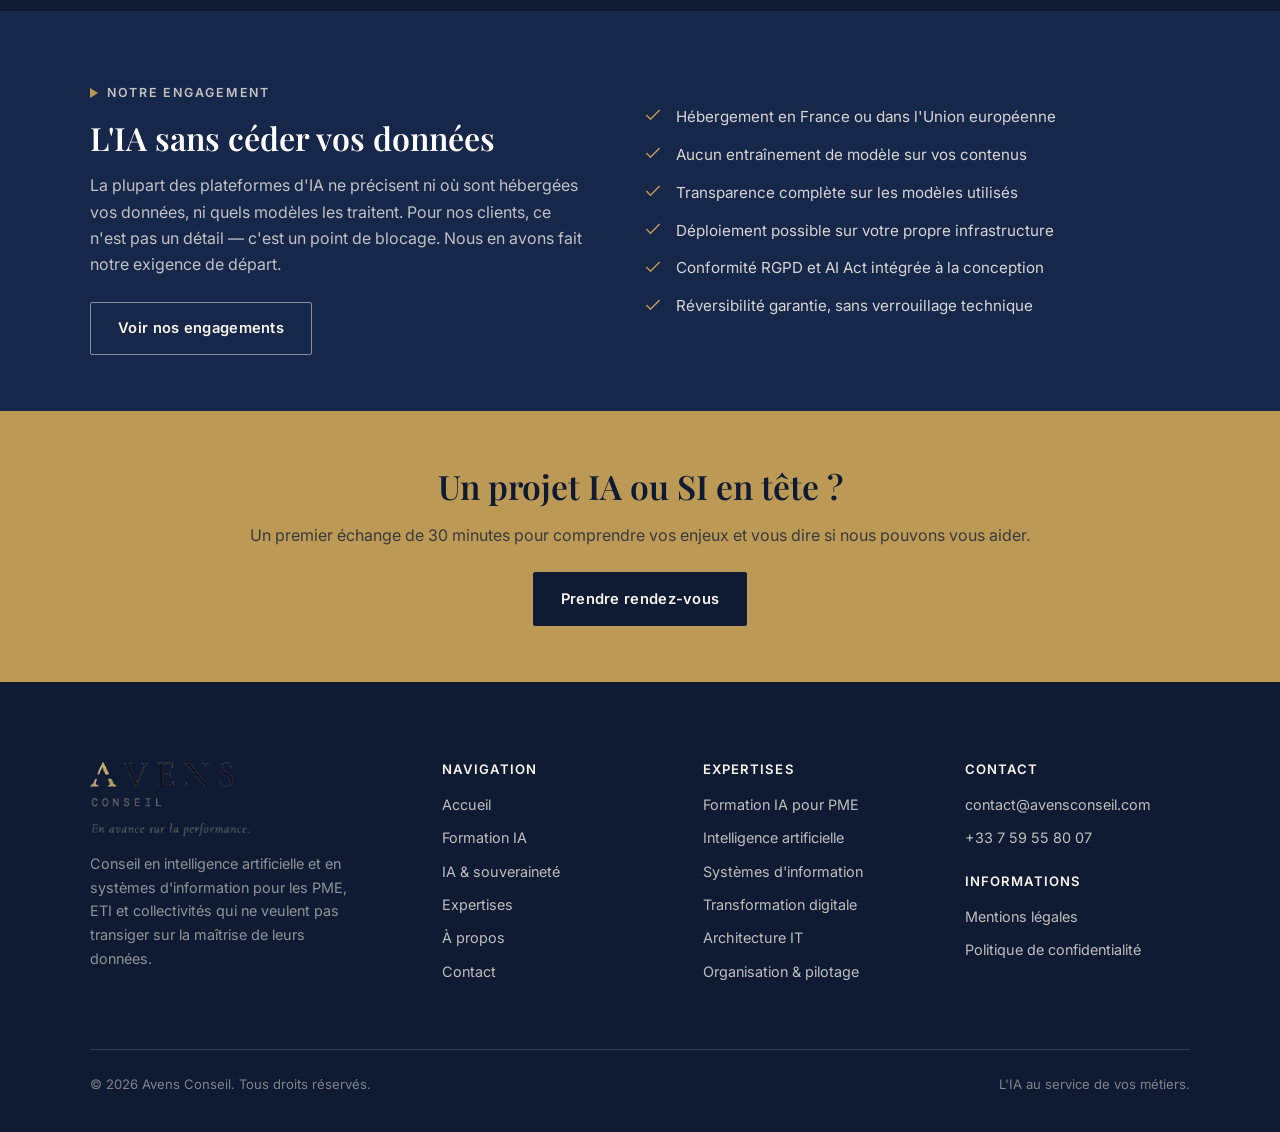
==== commit 1989c3a9: "Add files via upload" ====
--- a/index.html
+++ b/index.html
@@ -3,13 +3,15 @@
 <head>
 <meta charset="UTF-8">
 <meta name="viewport" content="width=device-width, initial-scale=1.0">
-<title>Avens Conseil — Cabinet de conseil en systèmes d'information</title>
-<meta name="description" content="Avens Conseil déploie l'IA au plus près de vos métiers — formation, mise en production — avec un engagement de souveraineté : vos données restent hébergées en Europe et sous votre contrôle.">
+<title>Avens Conseil — Conseil IA et systèmes d'information pour les PME</title>
+<meta name="description" content="Avens Conseil forme vos équipes à l'IA et déploie des cas d'usage utiles à vos métiers, avec des outils hébergés en Europe. Conseil SI, transformation, architecture et pilotage de projets.">
+<link rel="canonical" href="https://avensconseil.com/index.html">
 <link rel="icon" href="favicon.svg" type="image/svg+xml">
 <link rel="preconnect" href="https://fonts.googleapis.com">
 <link rel="preconnect" href="https://fonts.gstatic.com" crossorigin>
 <link href="https://fonts.googleapis.com/css2?family=Playfair+Display:wght@500;600;700&family=Inter:wght@400;500;600;700&display=swap" rel="stylesheet">
 <link rel="stylesheet" href="style.css">
+<link rel="stylesheet" href="style-additions.css">
 </head>
 <body>
 
@@ -17,13 +19,13 @@
   <div class="header-strip"></div>
   <div class="container header-inner">
     <a href="index.html" class="logo">
-      <img class="logo-img" src="logo-avens.png" alt="Avens Conseil — En avance sur la performance" width="190" height="93"></span>
+      <img class="logo-img" src="logo-avens.png" alt="Avens Conseil" width="190" height="93">
     </a>
     <nav class="nav" aria-label="Navigation principale">
       <ul class="nav-links">
         <li><a href="index.html" aria-current="page">Accueil</a></li>
+        <li><a href="formation-ia.html">Formation IA</a></li>
         <li><a href="ia.html">IA &amp; souveraineté</a></li>
-        <li><a href="formation-ia.html">Formation IA</a></li>
         <li><a href="services.html">Expertises</a></li>
         <li><a href="apropos.html">À propos</a></li>
         <li><a href="contact.html">Contact</a></li>
@@ -40,202 +42,237 @@
 
 <main>
 
-  <section class="hero">
-    <div class="container hero-inner">
-      <p class="eyebrow eyebrow--light">Cabinet de conseil en systèmes d'information</p>
-      <h1>En avance sur la performance.</h1>
-      <p class="lead">Nous déployons l'intelligence artificielle au plus près de vos métiers — cadrage, formation, mise en production — sans jamais vous faire renoncer au contrôle de vos données. Et nous accompagnons vos systèmes d'information sur toute leur trajectoire.</p>
+<section class="hero">
+  <div class="container hero-inner">
+    <p class="eyebrow eyebrow--light">Conseil IA &amp; systèmes d'information · PME, ETI, collectivités</p>
+    <h1>L'IA utile à vos métiers, sans céder vos données.</h1>
+    <p class="lead">Nous formons vos équipes, identifions les cas d'usage qui comptent dans vos processus et les déployons avec des outils hébergés en Europe. Et nous accompagnons votre système d'information sur toute sa trajectoire.</p>
+    <div class="hero-actions">
+      <a href="formation-ia.html" class="btn btn--primary">Découvrir la formation IA</a>
+      <a href="contact.html" class="btn btn--outline-light">Prendre rendez-vous</a>
+    </div>
+    <div class="hero-pillars">
+      <div class="hero-pillar">
+        <h3>Ancré dans vos métiers</h3>
+        <p>Nous partons de vos processus et de vos contraintes, jamais d'une solution toute faite.</p>
+      </div>
+      <div class="hero-pillar">
+        <h3>Souveraineté par défaut</h3>
+        <p>Hébergement européen, modèles identifiés, vos données ne servent à entraîner personne.</p>
+      </div>
+      <div class="hero-pillar">
+        <h3>Un interlocuteur senior</h3>
+        <p>Du diagnostic au pilotage, la même personne vous suit, sans couche intermédiaire.</p>
+      </div>
+    </div>
+  </div>
+</section>
+
+<section class="sectors">
+  <div class="container sectors-inner">
+    <span class="sectors-label">Nous intervenons auprès de</span>
+    <div class="sector-tags">
+      <span class="sector-tag">PME industrielles &amp; BTP</span>
+      <span class="sector-tag">Commerce &amp; automobile</span>
+      <span class="sector-tag">Banque &amp; services</span>
+      <span class="sector-tag">Collectivités</span>
+      <span class="sector-tag">Directions IT &amp; RH</span>
+    </div>
+  </div>
+</section>
+
+<section class="formation-band" id="formation">
+  <div class="container formation-band__inner reveal">
+    <div>
+      <p class="eyebrow">Offre phare</p>
+      <h2>Formation IA pour PME : une journée dans vos locaux</h2>
+      <p>Vos équipes utilisent déjà ChatGPT ou Copilot, souvent sans cadre. En une journée, elles comprennent ce que l'IA change dans leurs métiers, apprennent à l'utiliser en sécurité et repartent avec des cas d'usage testés sur leur propre poste et une charte d'usage rédigée en atelier.</p>
       <div class="hero-actions">
-        <a href="services.html" class="btn btn--primary">Découvrir nos expertises</a>
-        <a href="contact.html" class="btn btn--outline-light">Prendre rendez-vous</a>
-      </div>
-      <div class="hero-pillars">
-        <div class="hero-pillar">
-          <h3>Ancré dans vos métiers</h3>
-          <p>Nous partons de vos processus et de vos spécificités, jamais d'une solution toute faite.</p>
+        <a href="formation-ia.html" class="btn btn--primary">Voir le programme</a>
+        <a href="formation-ia.html#devis" class="btn btn--outline-navy">Demander un devis</a>
+      </div>
+    </div>
+    <ul class="formation-facts">
+      <li><span>Durée</span><strong>1 jour (7 h)</strong></li>
+      <li><span>Format</span><strong>Intra-entreprise, dans vos locaux</strong></li>
+      <li><span>Participants</span><strong>4 à 10 personnes</strong></li>
+      <li><span>Public</span><strong>Dirigeants, managers, équipes métiers</strong></li>
+      <li><span>Tarif</span><strong>1 900 € HT la journée</strong></li>
+      <li><span>Financement</span><strong>Financement OPCO possible</strong></li>
+    </ul>
+  </div>
+</section>
+
+<section class="section section--white" id="expertises">
+  <div class="container">
+    <div class="section-head reveal">
+      <p class="eyebrow">Nos expertises</p>
+      <h2 class="section-title">L'IA d'abord, le système d'information comme socle</h2>
+      <p class="section-lead">Une IA qui crée de la valeur repose sur des processus clairs et un SI qui tient. Nous intervenons sur les deux.</p>
+    </div>
+    <div class="cards-grid reveal">
+      <article class="card-expertise card-expertise--feature">
+        <div>
+          <span class="card-expertise__code">01 — IA</span>
+          <h3>Intelligence artificielle<span class="badge-feature">Expertise phare</span></h3>
+          <p>Nous accompagnons les entreprises dans l'adoption de l'IA en partant de leurs métiers, pas des outils : formation des équipes, identification des cas d'usage à réelle valeur, déploiement et cadre de gouvernance.</p>
+          <a href="ia.html">Voir le détail →</a>
         </div>
-        <div class="hero-pillar">
-          <h3>Souveraineté par défaut</h3>
-          <p>Hébergement européen, modèles identifiés, vos données ne servent à entraîner personne.</p>
-        </div>
-        <div class="hero-pillar">
-          <h3>Accompagnement de bout en bout</h3>
-          <p>Du diagnostic au pilotage, une même équipe vous suit sur toute la trajectoire.</p>
-        </div>
-      </div>
-    </div>
-  </section>
-
-  <section class="sectors">
-    <div class="container sectors-inner">
-      <span class="sectors-label">Nous intervenons tous secteurs confondus</span>
-      <div class="sector-tags">
-        <span class="sector-tag">Industrie</span>
-        <span class="sector-tag">Services</span>
-        <span class="sector-tag">Commerce &amp; distribution</span>
-        <span class="sector-tag">Santé</span>
-        <span class="sector-tag">Secteur public</span>
-        <span class="sector-tag">Technologies</span>
-      </div>
-    </div>
-  </section>
-
-  <section class="section section--white" id="expertises">
-    <div class="container">
-      <div class="section-head reveal">
-        <p class="eyebrow">Nos expertises</p>
-        <h2 class="section-title">Cinq pôles de compétences, une même exigence</h2>
-        <p class="section-lead">De l'intelligence artificielle à l'architecture, nous intervenons sur l'ensemble du cycle de vie de vos systèmes d'information — de la stratégie à l'exécution.</p>
-      </div>
-      <div class="cards-grid reveal">
-        <article class="card-expertise card-expertise--feature">
-          <div>
-            <span class="card-expertise__code">01 — IA</span>
-            <h3>Intelligence artificielle<span class="badge-feature">Expertise phare</span></h3>
-            <p>Nous accompagnons les entreprises dans l'adoption de l'IA, en partant non pas des outils mais de leurs métiers : identification des cas d'usage à réelle valeur, formation des équipes, déploiement et cadre de gouvernance.</p>
-            <a href="ia.html">Voir le détail →</a>
-          </div>
-          <div class="feature-modules">
-            <div class="feature-module">
-              <span class="feature-module__mark" aria-hidden="true"></span>
-              <div>
-                <h4>Cadrage &amp; cas d'usage</h4>
-                <p>Identifier où l'IA crée de la valeur dans vos processus réels.</p>
-              </div>
-            </div>
-            <div class="feature-module">
-              <span class="feature-module__mark" aria-hidden="true"></span>
-              <div>
-                <h4>Formation &amp; acculturation</h4>
-                <p>Monter les équipes en compétence sur leurs propres usages.</p>
-              </div>
-            </div>
-            <div class="feature-module">
-              <span class="feature-module__mark" aria-hidden="true"></span>
-              <div>
-                <h4>Déploiement</h4>
-                <p>Passer du pilote à la mise en production maîtrisée.</p>
-              </div>
-            </div>
-            <div class="feature-module">
-              <span class="feature-module__mark" aria-hidden="true"></span>
-              <div>
-                <h4>Souveraineté des données</h4>
-                <p>Hébergement en Europe, RGPD et AI Act, vos données restent les vôtres.</p>
-              </div>
+        <div class="feature-modules">
+          <div class="feature-module">
+            <span class="feature-module__mark" aria-hidden="true"></span>
+            <div>
+              <h4>Formation &amp; acculturation</h4>
+              <p>Monter les équipes en compétence sur leurs propres usages, en une journée.</p>
             </div>
           </div>
-        </article>
-        <article class="card-expertise">
-          <span class="card-expertise__code">02 — SI</span>
-          <h3>Conseil en systèmes d'information</h3>
-          <p>Diagnostic, cadrage et pilotage de vos projets SI, de l'expression de besoin à la mise en production.</p>
-          <a href="services.html#si">Voir le détail →</a>
-        </article>
-        <article class="card-expertise">
-          <span class="card-expertise__code">03 — TD</span>
-          <h3>Transformation digitale</h3>
-          <p>Refonte de processus, adoption de nouveaux outils et conduite du changement à l'échelle de l'organisation.</p>
-          <a href="services.html#td">Voir le détail →</a>
-        </article>
-        <article class="card-expertise">
-          <span class="card-expertise__code">04 — AR</span>
-          <h3>Architecture IT</h3>
-          <p>Conception et urbanisation de systèmes d'information robustes, évolutifs et alignés sur vos enjeux métier.</p>
-          <a href="services.html#ar">Voir le détail →</a>
-        </article>
-        <article class="card-expertise">
-          <span class="card-expertise__code">05 — OR</span>
-          <h3>Organisation &amp; pilotage de projets</h3>
-          <p>Structuration de la gouvernance projet, pilotage PMO et sécurisation des trajectoires de delivery.</p>
-          <a href="services.html#or">Voir le détail →</a>
-        </article>
-      </div>
-    </div>
-  </section>
-
-  <section class="section">
-    <div class="container">
-      <div class="section-head reveal">
-        <p class="eyebrow">Notre méthode</p>
-        <h2 class="section-title">Une trajectoire en quatre temps</h2>
-      </div>
-      <div class="process-grid reveal">
-        <div class="process-step">
-          <div class="process-step__num">01</div>
-          <h3>Diagnostic</h3>
-          <p>Comprendre vos enjeux, votre existant et vos contraintes.</p>
+          <div class="feature-module">
+            <span class="feature-module__mark" aria-hidden="true"></span>
+            <div>
+              <h4>Cadrage &amp; cas d'usage</h4>
+              <p>Identifier où l'IA crée de la valeur dans vos processus réels.</p>
+            </div>
+          </div>
+          <div class="feature-module">
+            <span class="feature-module__mark" aria-hidden="true"></span>
+            <div>
+              <h4>Déploiement</h4>
+              <p>Passer du pilote à la mise en production maîtrisée.</p>
+            </div>
+          </div>
+          <div class="feature-module">
+            <span class="feature-module__mark" aria-hidden="true"></span>
+            <div>
+              <h4>Souveraineté des données</h4>
+              <p>Hébergement en Europe, RGPD et AI Act, vos données restent les vôtres.</p>
+            </div>
+          </div>
         </div>
-        <div class="process-step">
-          <div class="process-step__num">02</div>
-          <h3>Cadrage</h3>
-          <p>Définir la trajectoire cible et les priorités.</p>
-        </div>
-        <div class="process-step">
-          <div class="process-step__num">03</div>
-          <h3>Mise en œuvre</h3>
-          <p>Déployer avec les bonnes compétences, au bon rythme.</p>
-        </div>
-        <div class="process-step">
-          <div class="process-step__num">04</div>
-          <h3>Pilotage</h3>
-          <p>Mesurer, ajuster et sécuriser la valeur dans la durée.</p>
-        </div>
-      </div>
-    </div>
-  </section>
-
-  <section class="promise-band reveal">
-    <div class="container promise-band__inner">
-      <div>
-        <p class="eyebrow eyebrow--light">Notre engagement</p>
-        <h2>L'IA sans céder vos données</h2>
-        <p>La plupart des plateformes d'IA ne précisent ni où sont hébergées vos données, ni quels modèles les traitent. Pour nos clients, ce n'est pas un détail — c'est un point de blocage. Nous en avons fait notre exigence de départ.</p>
-        <a href="ia.html" class="btn btn--outline-light" style="margin-top:1.5rem">Voir nos engagements</a>
-      </div>
-      <ul class="promise-list">
-        <li>
-          <svg viewBox="0 0 24 24" fill="none" stroke="currentColor" stroke-width="1.8" aria-hidden="true"><path d="M20 6 9 17l-5-5"/></svg>
-          <span>Hébergement en France ou dans l'Union européenne</span>
-        </li>
-        <li>
-          <svg viewBox="0 0 24 24" fill="none" stroke="currentColor" stroke-width="1.8" aria-hidden="true"><path d="M20 6 9 17l-5-5"/></svg>
-          <span>Aucun entraînement de modèle sur vos contenus</span>
-        </li>
-        <li>
-          <svg viewBox="0 0 24 24" fill="none" stroke="currentColor" stroke-width="1.8" aria-hidden="true"><path d="M20 6 9 17l-5-5"/></svg>
-          <span>Transparence complète sur les modèles utilisés</span>
-        </li>
-        <li>
-          <svg viewBox="0 0 24 24" fill="none" stroke="currentColor" stroke-width="1.8" aria-hidden="true"><path d="M20 6 9 17l-5-5"/></svg>
-          <span>Déploiement possible sur votre propre infrastructure</span>
-        </li>
-        <li>
-          <svg viewBox="0 0 24 24" fill="none" stroke="currentColor" stroke-width="1.8" aria-hidden="true"><path d="M20 6 9 17l-5-5"/></svg>
-          <span>Conformité RGPD et AI Act intégrée à la conception</span>
-        </li>
-        <li>
-          <svg viewBox="0 0 24 24" fill="none" stroke="currentColor" stroke-width="1.8" aria-hidden="true"><path d="M20 6 9 17l-5-5"/></svg>
-          <span>Réversibilité garantie, sans verrouillage technique</span>
-        </li>
-      </ul>
-    </div>
-  </section>
-
-  <section class="quote-block reveal">
-    <div class="container">
-      <blockquote>« Nous faisons le choix d'une structure à taille humaine, pour offrir à nos clients l'exigence et la réactivité qu'un grand groupe ne peut pas toujours garantir. »</blockquote>
-      <cite>Vanessa Bobezeau<span>Directrice Générale, Avens Conseil</span></cite>
-    </div>
-  </section>
-
-  <section class="cta-banner reveal">
-    <div class="container">
-      <h2>Un projet SI en tête ?</h2>
-      <p>Parlons de vos enjeux et de la manière dont nous pouvons vous accompagner.</p>
-      <a href="contact.html" class="btn btn--primary">Contactez-nous</a>
-    </div>
-  </section>
+      </article>
+      <article class="card-expertise card-expertise--group">
+        <span class="card-expertise__code">02 — SI</span>
+        <h3>Conseil en systèmes d'information</h3>
+        <p>Le socle sur lequel repose toute démarche IA : des projets cadrés, une architecture qui tient et un pilotage qui sécurise la valeur.</p>
+        <ul class="si-list">
+          <li><a href="services.html#si"><strong>Conseil SI</strong><span>Diagnostic, cadrage et pilotage de vos projets, de l'expression de besoin à la mise en production.</span></a></li>
+          <li><a href="services.html#td"><strong>Transformation digitale</strong><span>Refonte de processus, adoption de nouveaux outils et conduite du changement.</span></a></li>
+          <li><a href="services.html#ar"><strong>Architecture IT</strong><span>Conception et urbanisation de systèmes robustes, évolutifs et alignés sur vos enjeux métier.</span></a></li>
+          <li><a href="services.html#or"><strong>Organisation &amp; pilotage de projets</strong><span>Gouvernance projet, PMO et sécurisation des trajectoires de delivery.</span></a></li>
+        </ul>
+      </article>
+    </div>
+  </div>
+</section>
+
+<section class="section" id="missions">
+  <div class="container">
+    <div class="section-head reveal">
+      <p class="eyebrow">Missions récentes</p>
+      <h2 class="section-title">Ce que nous avons fait pour nos clients</h2>
+      <p class="section-lead">Des organisations de 10 à plusieurs milliers de personnes. Les noms sont confidentiels, les missions sont réelles.</p>
+    </div>
+    <div class="cases-grid reveal">
+      <article class="case-card">
+        <span class="case-card__sector">Banque · DSI d'un groupe bancaire</span>
+        <h3>Optimisation de deux services RH</h3>
+        <p>Analyse des processus de deux services RH, identification des tâches à faible valeur ajoutée et des points de friction, puis mise en place d'une organisation cible et des outils associés.</p>
+        <span class="case-card__tag">Conseil SI &amp; organisation</span>
+      </article>
+      <article class="case-card">
+        <span class="case-card__sector">BTP · PME industrielle</span>
+        <h3>Formation aux usages de l'IA sur les métiers transverses</h3>
+        <p>Journée de formation pour les fonctions administratives, commerciales et de gestion : principes de l'IA, règles de sécurité des données, cas d'usage testés par chaque participant sur son poste.</p>
+        <span class="case-card__tag">Formation IA</span>
+      </article>
+      <article class="case-card">
+        <span class="case-card__sector">Automobile · Garage indépendant</span>
+        <h3>L'IA au service de la performance commerciale</h3>
+        <p>Formation des équipes de mécanique générale et de vente automobile : réponses clients, devis, relances et suivi commercial assistés par l'IA, avec des outils adaptés à une petite structure.</p>
+        <span class="case-card__tag">Formation IA</span>
+      </article>
+      <article class="case-card">
+        <span class="case-card__sector">Secteur public · Commune de moins de 2 000 habitants</span>
+        <h3>IA, souveraineté et sécurité des données</h3>
+        <p>Formation des élus et des agents : ce que l'IA peut apporter à une collectivité, où partent les données quand on utilise un outil grand public, et comment choisir des solutions hébergées en Europe et conformes au RGPD.</p>
+        <span class="case-card__tag">Formation IA · Souveraineté</span>
+      </article>
+    </div>
+  </div>
+</section>
+
+<section class="section section--white">
+  <div class="container">
+    <div class="section-head reveal">
+      <p class="eyebrow">Notre méthode</p>
+      <h2 class="section-title">Une trajectoire en quatre temps</h2>
+    </div>
+    <div class="process-grid reveal">
+      <div class="process-step">
+        <div class="process-step__num">01</div>
+        <h3>Diagnostic</h3>
+        <p>Comprendre vos enjeux, votre existant et vos contraintes.</p>
+      </div>
+      <div class="process-step">
+        <div class="process-step__num">02</div>
+        <h3>Cadrage</h3>
+        <p>Définir la trajectoire cible et les priorités.</p>
+      </div>
+      <div class="process-step">
+        <div class="process-step__num">03</div>
+        <h3>Mise en œuvre</h3>
+        <p>Déployer avec les bonnes compétences, au bon rythme.</p>
+      </div>
+      <div class="process-step">
+        <div class="process-step__num">04</div>
+        <h3>Pilotage</h3>
+        <p>Mesurer, ajuster et sécuriser la valeur dans la durée.</p>
+      </div>
+    </div>
+  </div>
+</section>
+
+<section class="quote-block reveal">
+  <div class="container why-grid">
+    <div>
+      <p class="eyebrow eyebrow--light">Pourquoi Avens Conseil</p>
+      <blockquote>« Dix-huit ans à déployer des systèmes d'information dans les entreprises. Nous ne formons pas à des outils : nous formons à décider ce que l'on fait, et ne fait pas, avec eux. »</blockquote>
+      <cite>Vanessa Bobezeau<span>Présidente, Avens Conseil</span></cite>
+    </div>
+    <ul class="why-list">
+      <li><strong>Une expérience de terrain</strong><span>18 ans de projets SI en entreprise avant de fonder Avens Conseil : nous savons ce qui bloque un déploiement, et ce qui le fait aboutir.</span></li>
+      <li><strong>Pas d'intermédiaire</strong><span>La personne qui vous rencontre est celle qui forme vos équipes et pilote votre mission.</span></li>
+      <li><strong>Indépendance des outils</strong><span>Nous choisissons les solutions selon la sensibilité de vos données et vos usages réels, pas selon un catalogue.</span></li>
+      <li><strong>Des PME aux grands comptes</strong><span>Du garage indépendant à la DSI d'un groupe bancaire, la même exigence de méthode adaptée à chaque taille de structure.</span></li>
+    </ul>
+  </div>
+</section>
+
+<section class="promise-band reveal">
+  <div class="container promise-band__inner">
+    <div>
+      <p class="eyebrow eyebrow--light">Notre engagement</p>
+      <h2>L'IA sans céder vos données</h2>
+      <p>La plupart des plateformes d'IA ne précisent ni où sont hébergées vos données, ni quels modèles les traitent. Pour nos clients, ce n'est pas un détail — c'est un point de blocage. Nous en avons fait notre exigence de départ.</p>
+      <a href="ia.html" class="btn btn--outline-light" style="margin-top:1.5rem">Voir nos engagements</a>
+    </div>
+    <ul class="promise-list">
+      <li><svg viewBox="0 0 24 24" fill="none" stroke="currentColor" stroke-width="1.8" aria-hidden="true"><path d="M20 6 9 17l-5-5"/></svg><span>Hébergement en France ou dans l'Union européenne</span></li>
+      <li><svg viewBox="0 0 24 24" fill="none" stroke="currentColor" stroke-width="1.8" aria-hidden="true"><path d="M20 6 9 17l-5-5"/></svg><span>Aucun entraînement de modèle sur vos contenus</span></li>
+      <li><svg viewBox="0 0 24 24" fill="none" stroke="currentColor" stroke-width="1.8" aria-hidden="true"><path d="M20 6 9 17l-5-5"/></svg><span>Transparence complète sur les modèles utilisés</span></li>
+      <li><svg viewBox="0 0 24 24" fill="none" stroke="currentColor" stroke-width="1.8" aria-hidden="true"><path d="M20 6 9 17l-5-5"/></svg><span>Déploiement possible sur votre propre infrastructure</span></li>
+      <li><svg viewBox="0 0 24 24" fill="none" stroke="currentColor" stroke-width="1.8" aria-hidden="true"><path d="M20 6 9 17l-5-5"/></svg><span>Conformité RGPD et AI Act intégrée à la conception</span></li>
+      <li><svg viewBox="0 0 24 24" fill="none" stroke="currentColor" stroke-width="1.8" aria-hidden="true"><path d="M20 6 9 17l-5-5"/></svg><span>Réversibilité garantie, sans verrouillage technique</span></li>
+    </ul>
+  </div>
+</section>
+
+<section class="cta-banner reveal">
+  <div class="container">
+    <h2>Un projet IA ou SI en tête ?</h2>
+    <p>Un premier échange de 30 minutes pour comprendre vos enjeux et vous dire si nous pouvons vous aider.</p>
+    <a href="contact.html" class="btn btn--primary">Prendre rendez-vous</a>
+  </div>
+</section>
 
 </main>
 
@@ -244,16 +281,16 @@
     <div class="footer-grid">
       <div class="footer-brand">
         <a href="index.html" class="logo">
-          <img class="logo-img" src="logo-avens.png" alt="Avens Conseil — En avance sur la performance" width="190" height="93">
+          <img class="logo-img" src="logo-avens.png" alt="Avens Conseil" width="190" height="93">
         </a>
-        <p>Cabinet de conseil en systèmes d'information et en intelligence artificielle, au service des organisations qui ne peuvent pas transiger sur la sécurité de leurs données — tous secteurs d'activité.</p>
+        <p>Conseil en intelligence artificielle et en systèmes d'information pour les PME, ETI et collectivités qui ne veulent pas transiger sur la maîtrise de leurs données.</p>
       </div>
       <div class="footer-col">
         <h4>Navigation</h4>
         <ul>
           <li><a href="index.html">Accueil</a></li>
+          <li><a href="formation-ia.html">Formation IA</a></li>
           <li><a href="ia.html">IA &amp; souveraineté</a></li>
-          <li><a href="formation-ia.html">Formation IA</a></li>
           <li><a href="services.html">Expertises</a></li>
           <li><a href="apropos.html">À propos</a></li>
           <li><a href="contact.html">Contact</a></li>
@@ -262,8 +299,8 @@
       <div class="footer-col">
         <h4>Expertises</h4>
         <ul>
+          <li><a href="formation-ia.html">Formation IA pour PME</a></li>
           <li><a href="ia.html">Intelligence artificielle</a></li>
-          <li><a href="formation-ia.html">Formation IA pour PME</a></li>
           <li><a href="services.html#si">Systèmes d'information</a></li>
           <li><a href="services.html#td">Transformation digitale</a></li>
           <li><a href="services.html#ar">Architecture IT</a></li>
@@ -276,11 +313,16 @@
           <li><a href="mailto:contact@avensconseil.com">contact@avensconseil.com</a></li>
           <li><a href="tel:+33759558007">+33 7 59 55 80 07</a></li>
         </ul>
+        <h4 style="margin-top:var(--space-3)">Informations</h4>
+        <ul>
+          <li><a href="mentions-legales.html">Mentions légales</a></li>
+          <li><a href="confidentialite.html">Politique de confidentialité</a></li>
+        </ul>
       </div>
     </div>
     <div class="footer-bottom">
       <span>© <span data-year>2026</span> Avens Conseil. Tous droits réservés.</span>
-      <span>En avance sur la performance.</span>
+      <span>L'IA au service de vos métiers.</span>
     </div>
   </div>
 </footer>
--- a/style.css
+++ b/style.css
@@ -122,7 +122,7 @@
 /* ---------- Header ---------- */
 .site-header { position: sticky; top: 0; z-index: 100; background: var(--cream); border-bottom: 1px solid rgba(14,27,51,.10); }
 .header-strip { height: 4px; background: linear-gradient(90deg, var(--gold), var(--gold-light), var(--gold)); }
-.header-inner { display: flex; align-items: center; justify-content: space-between; padding-block: 1.05rem; }
+.header-inner { display: flex; align-items: center; justify-content: space-between; padding-block: .8rem; }
 
 .logo { display: flex; align-items: center; gap: .7rem; }
 .logo-mark { width: 32px; height: 32px; color: var(--gold); flex-shrink: 0; }
@@ -432,5 +432,5 @@
 a.usecase-card h3 { color: var(--navy); }
 
 /* Logo image (pave creme assume) */
-.logo-img { height: 58px; width: auto; display: block; }
-@media (max-width: 640px){ .logo-img { height: 46px; } }
+.logo-img { height: 74px; width: auto; display: block; }
+@media (max-width: 640px){ .logo-img { height: 54px; } }
--- a/style-additions.css
+++ b/style-additions.css
@@ -0,0 +1,54 @@
+/* ==========================================================
+   AJOUTS — refonte accueil (formation, missions, pourquoi nous)
+   ========================================================== */
+
+/* ---------- Bandeau Formation IA (accueil) ---------- */
+.formation-band { background: var(--cream-2); border-bottom: 1px solid var(--line); padding-block: var(--space-6); }
+.formation-band__inner { display: grid; grid-template-columns: 1.2fr 1fr; gap: var(--space-5); align-items: center; }
+.formation-band h2 { font-size: clamp(1.6rem, 2.6vw, 2.2rem); }
+.formation-band > .container > div > p:not(.eyebrow) { margin-top: var(--space-2); color: var(--ink-soft); font-size: 1.02rem; max-width: 560px; }
+.formation-facts { display: grid; grid-template-columns: 1fr 1fr; gap: 1px; background: var(--line); border: 1px solid var(--line); }
+.formation-facts li { background: var(--white); padding: var(--space-2) var(--space-3); }
+.formation-facts span { display: block; font-size: .78rem; color: var(--ink-soft); margin-bottom: .25rem; }
+.formation-facts strong { font-weight: 600; color: var(--navy); font-size: .95rem; }
+
+/* ---------- Carte SI groupée ---------- */
+.card-expertise--group { grid-column: 1 / -1; }
+.si-list { display: grid; grid-template-columns: repeat(4, 1fr); gap: var(--space-3); margin-top: var(--space-3); }
+.si-list li { border-top: 2px solid var(--gold); padding-top: var(--space-2); }
+.si-list a { display: block; margin: 0; border: none; font-weight: 400; font-size: inherit; }
+.si-list strong { display: block; font-weight: 600; color: var(--navy); font-size: .98rem; }
+.si-list span { display: block; margin-top: .35rem; font-size: .88rem; color: var(--ink-soft); }
+.si-list a:hover strong { color: var(--gold); }
+
+/* ---------- Missions anonymisées ---------- */
+.cases-grid { display: grid; grid-template-columns: repeat(2, 1fr); gap: 1.5px; background: var(--line); border: 1px solid var(--line); }
+.case-card { background: var(--white); padding: var(--space-4); display: flex; flex-direction: column; }
+.case-card__sector { font-size: .74rem; font-weight: 700; letter-spacing: .12em; text-transform: uppercase; color: var(--gold); }
+.case-card h3 { margin-top: .7rem; font-size: 1.15rem; }
+.case-card p { margin-top: var(--space-2); font-size: .93rem; color: var(--ink-soft); flex: 1; }
+.case-card__tag { display: inline-block; align-self: flex-start; margin-top: var(--space-3); font-size: .78rem; font-weight: 600; padding: .35rem .8rem; border: 1px solid var(--line); color: var(--navy); background: var(--cream); }
+
+/* ---------- Pourquoi nous ---------- */
+.why-grid { display: grid; grid-template-columns: 1.1fr 1fr; gap: var(--space-6); align-items: center; }
+.why-grid blockquote { font-size: clamp(1.15rem, 2vw, 1.5rem); }
+.why-list { display: grid; gap: var(--space-3); }
+.why-list li { border-left: 2px solid var(--gold); padding-left: var(--space-2); }
+.why-list strong { display: block; font-weight: 600; color: var(--cream); font-size: .98rem; }
+.why-list span { display: block; margin-top: .3rem; font-size: .9rem; color: rgba(248,245,236,.68); }
+
+/* ---------- Pages légales ---------- */
+.legal { max-width: 760px; }
+.legal h2 { font-size: 1.3rem; margin-top: var(--space-5); }
+.legal h2:first-of-type { margin-top: 0; }
+.legal p, .legal li { margin-top: var(--space-2); color: var(--ink-soft); font-size: .97rem; }
+.legal ul { list-style: disc; padding-left: 1.3rem; }
+.legal .todo { background: #FFF4D6; border-left: 3px solid var(--gold); padding: .2rem .5rem; color: var(--ink); font-weight: 600; }
+
+@media (max-width: 1000px) {
+  .formation-band__inner, .why-grid { grid-template-columns: 1fr; gap: var(--space-4); }
+  .si-list { grid-template-columns: repeat(2, 1fr); }
+}
+@media (max-width: 620px) {
+  .cases-grid, .si-list, .formation-facts { grid-template-columns: 1fr; }
+}
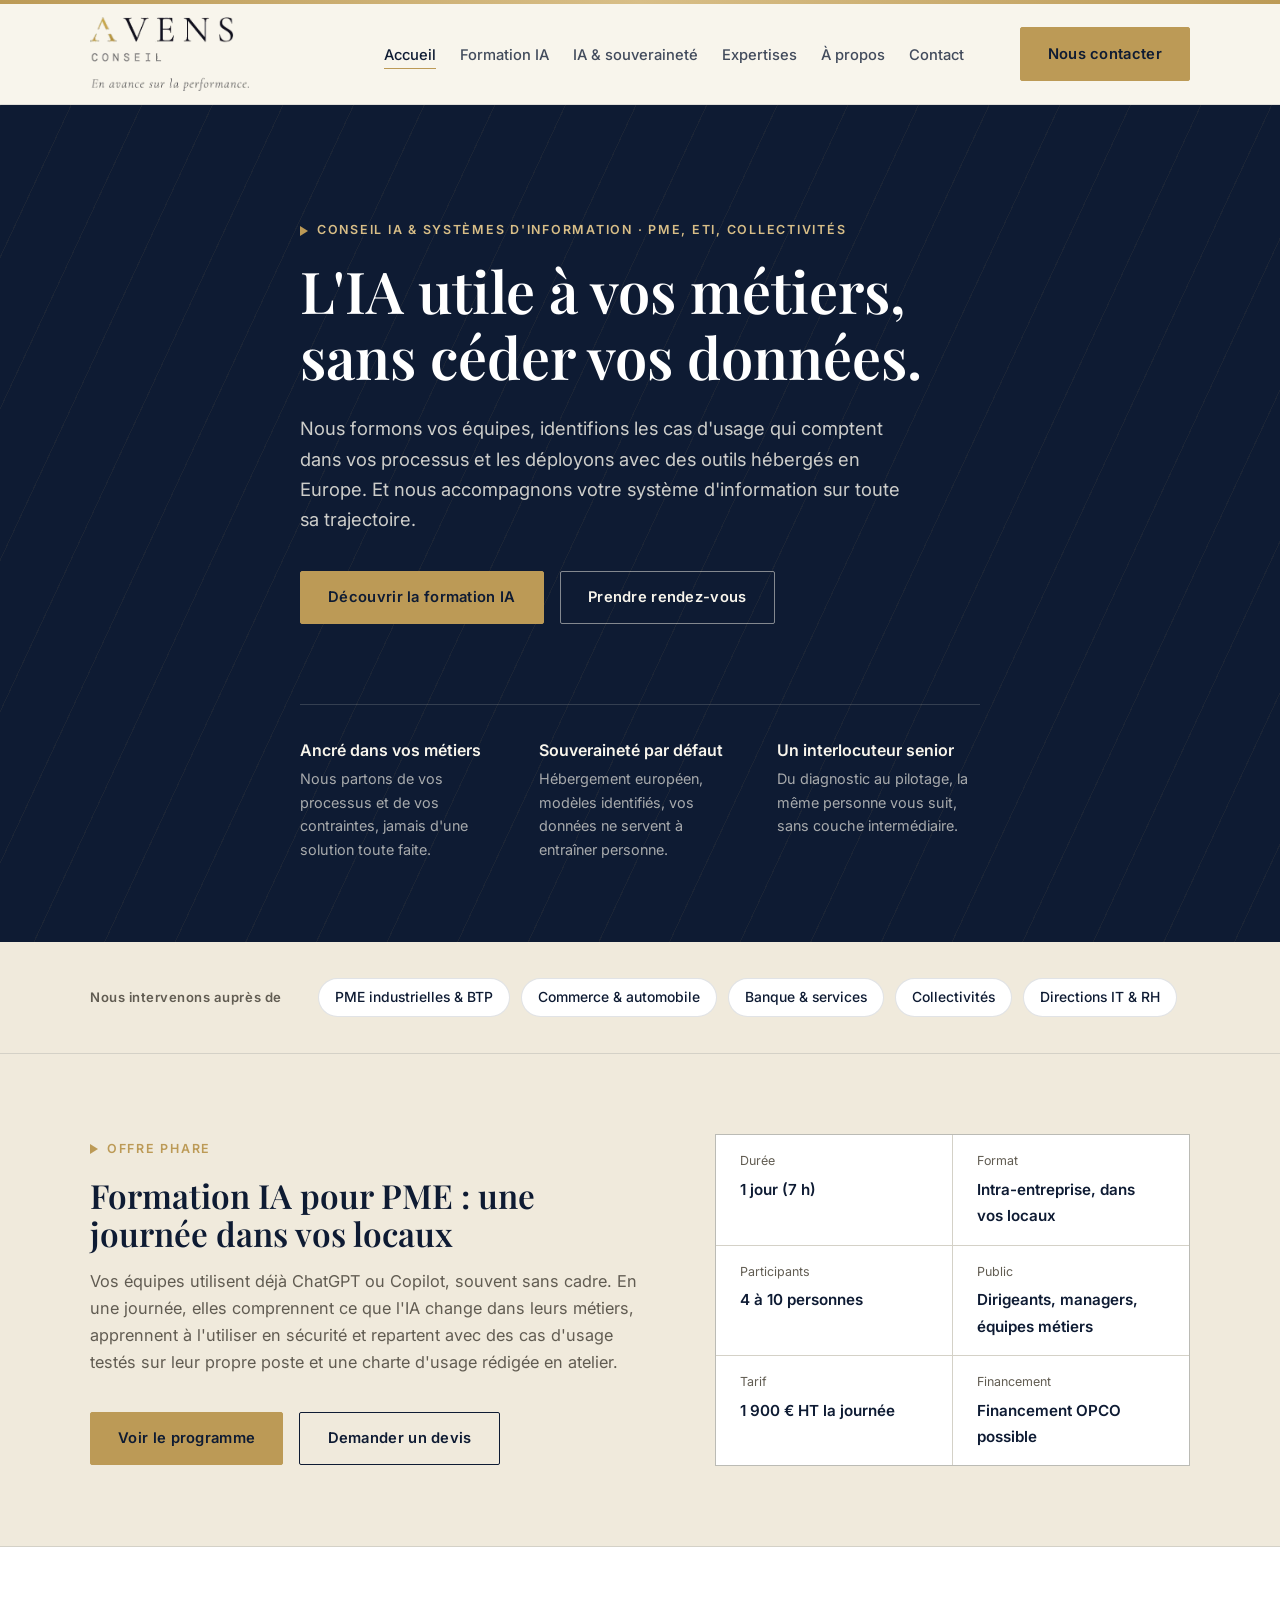
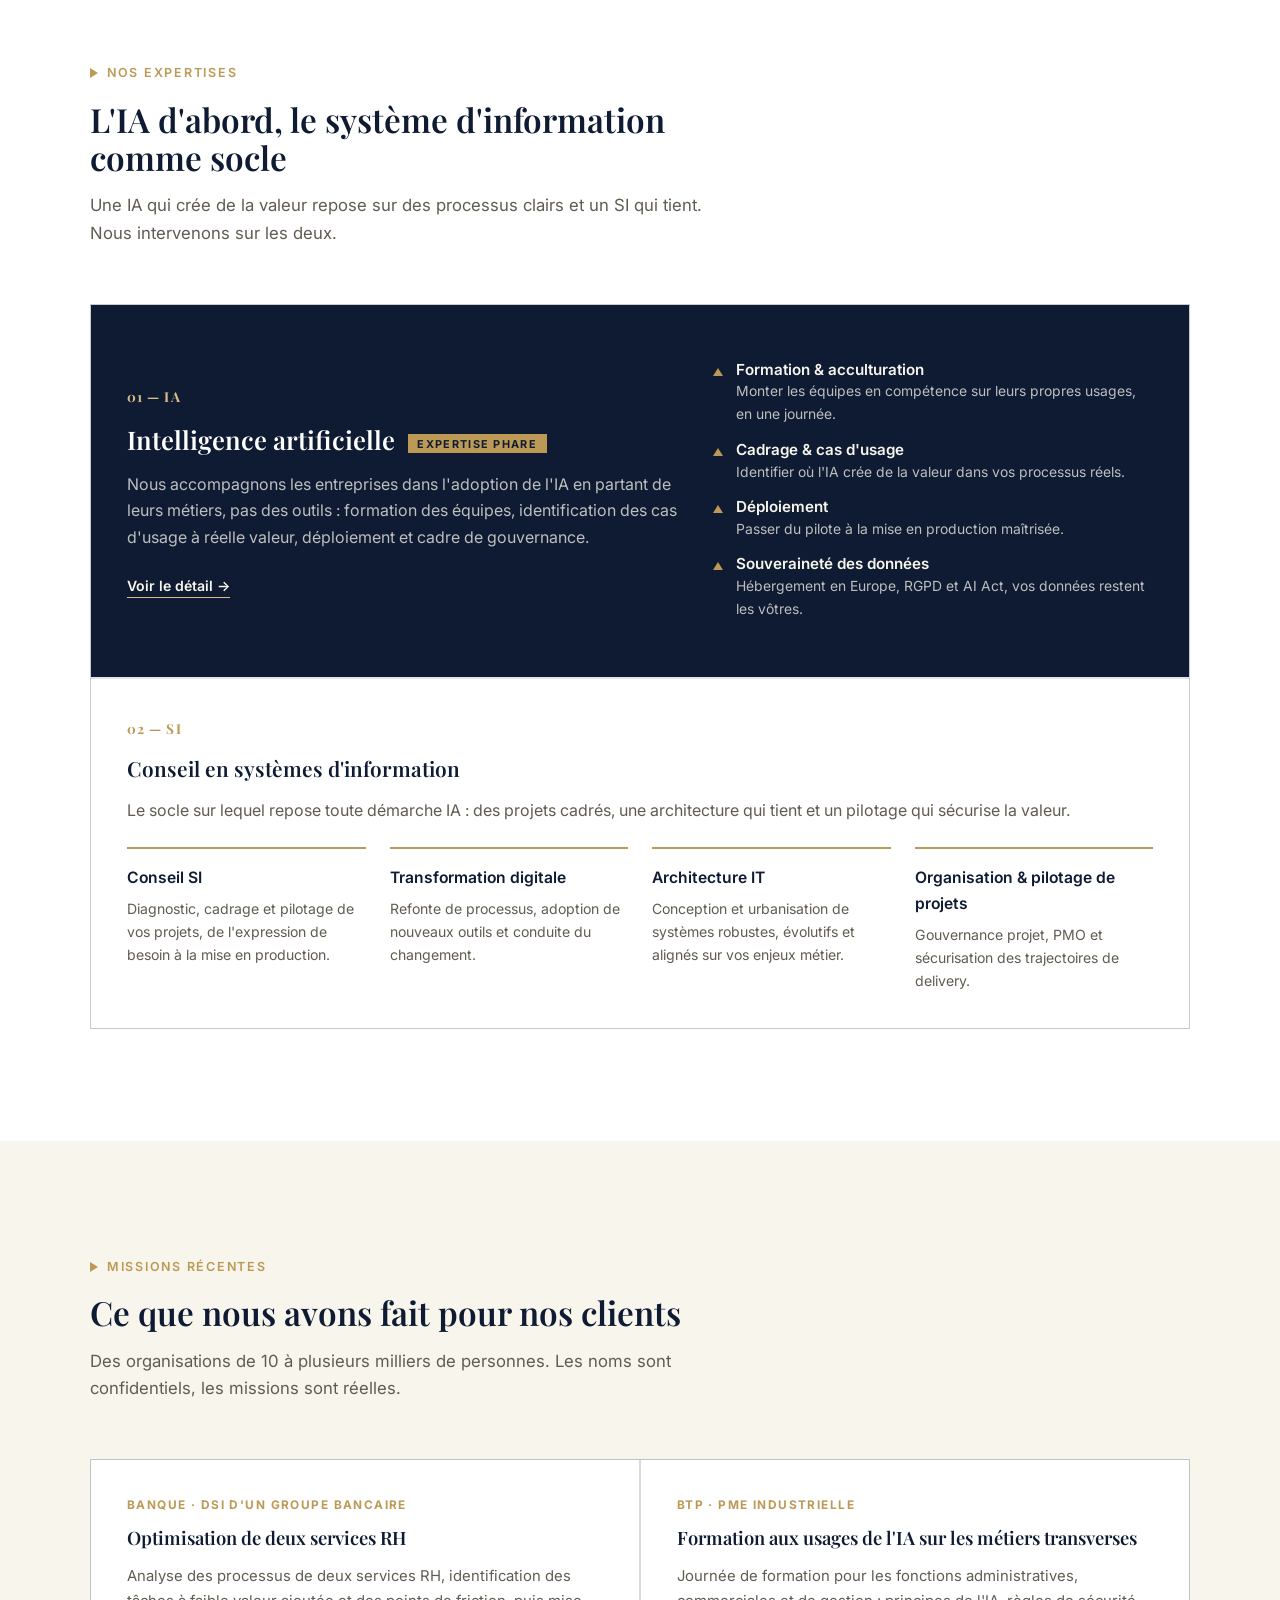
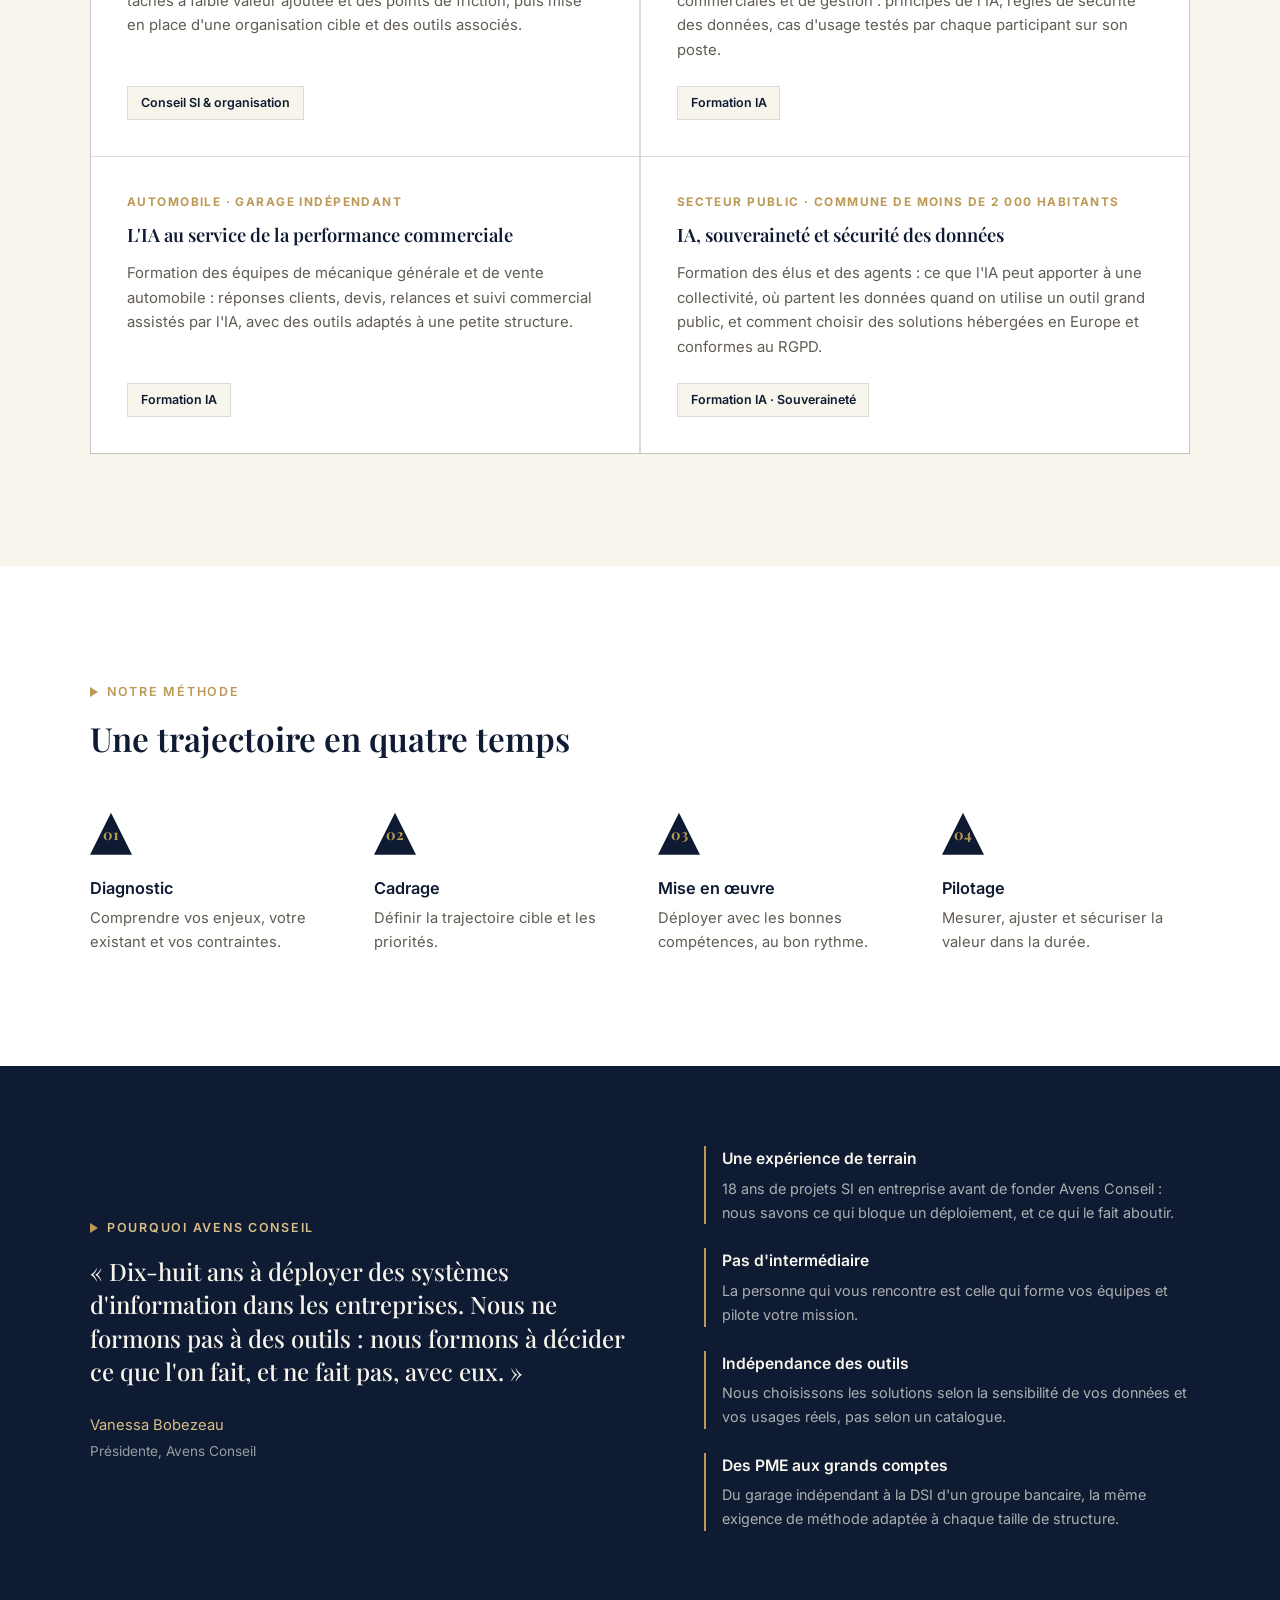
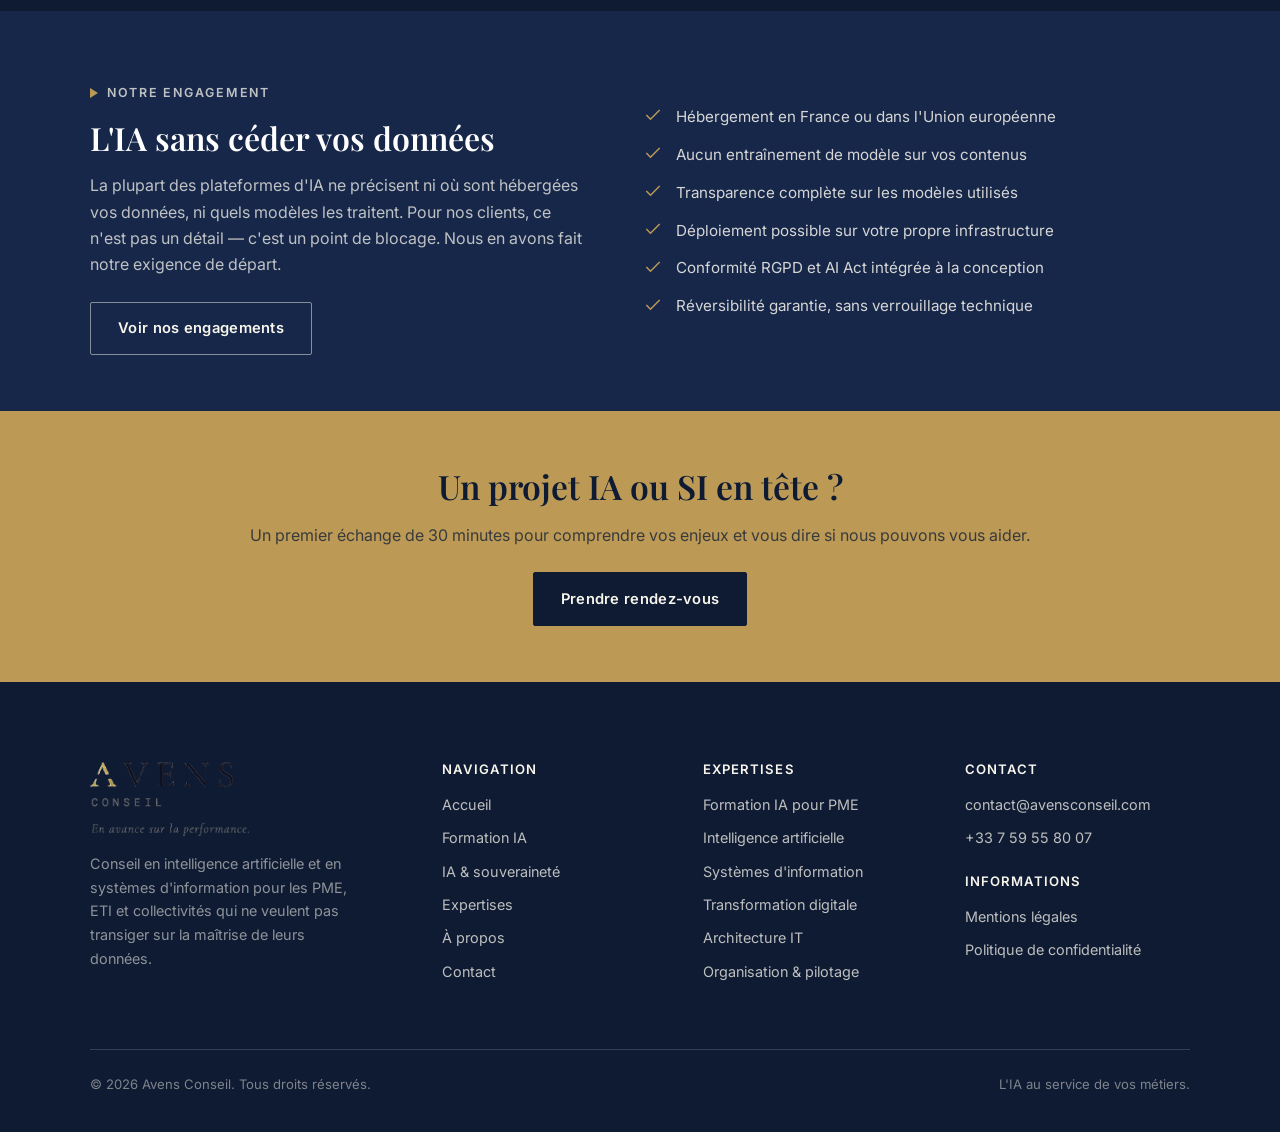
==== commit 93324e9a: "Add files via upload" ====
--- a/index.html
+++ b/index.html
@@ -4,14 +4,117 @@
 <meta charset="UTF-8">
 <meta name="viewport" content="width=device-width, initial-scale=1.0">
 <title>Avens Conseil — Conseil IA et systèmes d'information pour les PME</title>
+<link rel="canonical" href="https://avensconseil.com/">
+<meta property="og:type" content="website">
+<meta property="og:locale" content="fr_FR">
+<meta property="og:site_name" content="Avens Conseil">
+<meta property="og:url" content="https://avensconseil.com/">
+<meta property="og:title" content="Avens Conseil — Conseil IA et systèmes d'information pour les PME">
+<meta property="og:description" content="Avens Conseil forme vos équipes à l'IA et déploie des cas d'usage utiles à vos métiers, avec des outils hébergés en Europe. Conseil SI, transformation, architecture et pilotage de projets.">
+<meta property="og:image" content="https://avensconseil.com/og-image.png">
+<meta property="og:image:width" content="1200">
+<meta property="og:image:height" content="630">
+<meta property="og:image:alt" content="Avens Conseil — L'IA utile à vos métiers, sans céder vos données">
+<meta name="twitter:card" content="summary_large_image">
+<meta name="twitter:title" content="Avens Conseil — Conseil IA et systèmes d'information pour les PME">
+<meta name="twitter:description" content="Avens Conseil forme vos équipes à l'IA et déploie des cas d'usage utiles à vos métiers, avec des outils hébergés en Europe. Conseil SI, transformation, architecture et pilotage de projets.">
+<meta name="twitter:image" content="https://avensconseil.com/og-image.png">
 <meta name="description" content="Avens Conseil forme vos équipes à l'IA et déploie des cas d'usage utiles à vos métiers, avec des outils hébergés en Europe. Conseil SI, transformation, architecture et pilotage de projets.">
-<link rel="canonical" href="https://avensconseil.com/index.html">
 <link rel="icon" href="favicon.svg" type="image/svg+xml">
 <link rel="preconnect" href="https://fonts.googleapis.com">
 <link rel="preconnect" href="https://fonts.gstatic.com" crossorigin>
 <link href="https://fonts.googleapis.com/css2?family=Playfair+Display:wght@500;600;700&family=Inter:wght@400;500;600;700&display=swap" rel="stylesheet">
 <link rel="stylesheet" href="style.css">
 <link rel="stylesheet" href="style-additions.css">
+<script type="application/ld+json">
+{
+ "@context": "https://schema.org",
+ "@type": "ProfessionalService",
+ "@id": "https://avensconseil.com/#organization",
+ "name": "Avens Conseil",
+ "url": "https://avensconseil.com/",
+ "logo": "https://avensconseil.com/logo-avens.png",
+ "image": "https://avensconseil.com/og-image.png",
+ "description": "Cabinet de conseil en intelligence artificielle et en systèmes d'information pour les PME, ETI et collectivités : formation IA intra-entreprise, cadrage et déploiement de cas d'usage, souveraineté des données, conseil SI.",
+ "email": "contact@avensconseil.com",
+ "telephone": "+33759558007",
+ "address": {
+  "@type": "PostalAddress",
+  "streetAddress": "128 rue La Boétie, Immeuble D",
+  "postalCode": "75008",
+  "addressLocality": "Paris",
+  "addressCountry": "FR"
+ },
+ "founder": {
+  "@type": "Person",
+  "name": "Vanessa Bobezeau",
+  "jobTitle": "Présidente"
+ },
+ "areaServed": {
+  "@type": "Country",
+  "name": "France"
+ },
+ "knowsLanguage": "fr",
+ "priceRange": "€€",
+ "sameAs": [
+  "https://www.linkedin.com/company/avens-conseil"
+ ],
+ "hasOfferCatalog": {
+  "@type": "OfferCatalog",
+  "name": "Expertises Avens Conseil",
+  "itemListElement": [
+   {
+    "@type": "Offer",
+    "itemOffered": {
+     "@type": "Service",
+     "name": "Formation IA pour PME",
+     "url": "https://avensconseil.com/formation-ia.html"
+    }
+   },
+   {
+    "@type": "Offer",
+    "itemOffered": {
+     "@type": "Service",
+     "name": "Intelligence artificielle & souveraineté des données",
+     "url": "https://avensconseil.com/ia.html"
+    }
+   },
+   {
+    "@type": "Offer",
+    "itemOffered": {
+     "@type": "Service",
+     "name": "Conseil en systèmes d'information",
+     "url": "https://avensconseil.com/services.html#si"
+    }
+   },
+   {
+    "@type": "Offer",
+    "itemOffered": {
+     "@type": "Service",
+     "name": "Transformation digitale",
+     "url": "https://avensconseil.com/services.html#td"
+    }
+   },
+   {
+    "@type": "Offer",
+    "itemOffered": {
+     "@type": "Service",
+     "name": "Architecture IT",
+     "url": "https://avensconseil.com/services.html#ar"
+    }
+   },
+   {
+    "@type": "Offer",
+    "itemOffered": {
+     "@type": "Service",
+     "name": "Organisation & pilotage de projets",
+     "url": "https://avensconseil.com/services.html#or"
+    }
+   }
+  ]
+ }
+}
+</script>
 </head>
 <body>
 
@@ -19,7 +122,7 @@
   <div class="header-strip"></div>
   <div class="container header-inner">
     <a href="index.html" class="logo">
-      <img class="logo-img" src="logo-avens.png" alt="Avens Conseil" width="190" height="93">
+      <img class="logo-img" src="logo-avens.webp" alt="Avens Conseil" width="190" height="93">
     </a>
     <nav class="nav" aria-label="Navigation principale">
       <ul class="nav-links">
@@ -281,7 +384,7 @@
     <div class="footer-grid">
       <div class="footer-brand">
         <a href="index.html" class="logo">
-          <img class="logo-img" src="logo-avens.png" alt="Avens Conseil" width="190" height="93">
+          <img class="logo-img" src="logo-avens.webp" loading="lazy" alt="Avens Conseil" width="190" height="93">
         </a>
         <p>Conseil en intelligence artificielle et en systèmes d'information pour les PME, ETI et collectivités qui ne veulent pas transiger sur la maîtrise de leurs données.</p>
       </div>
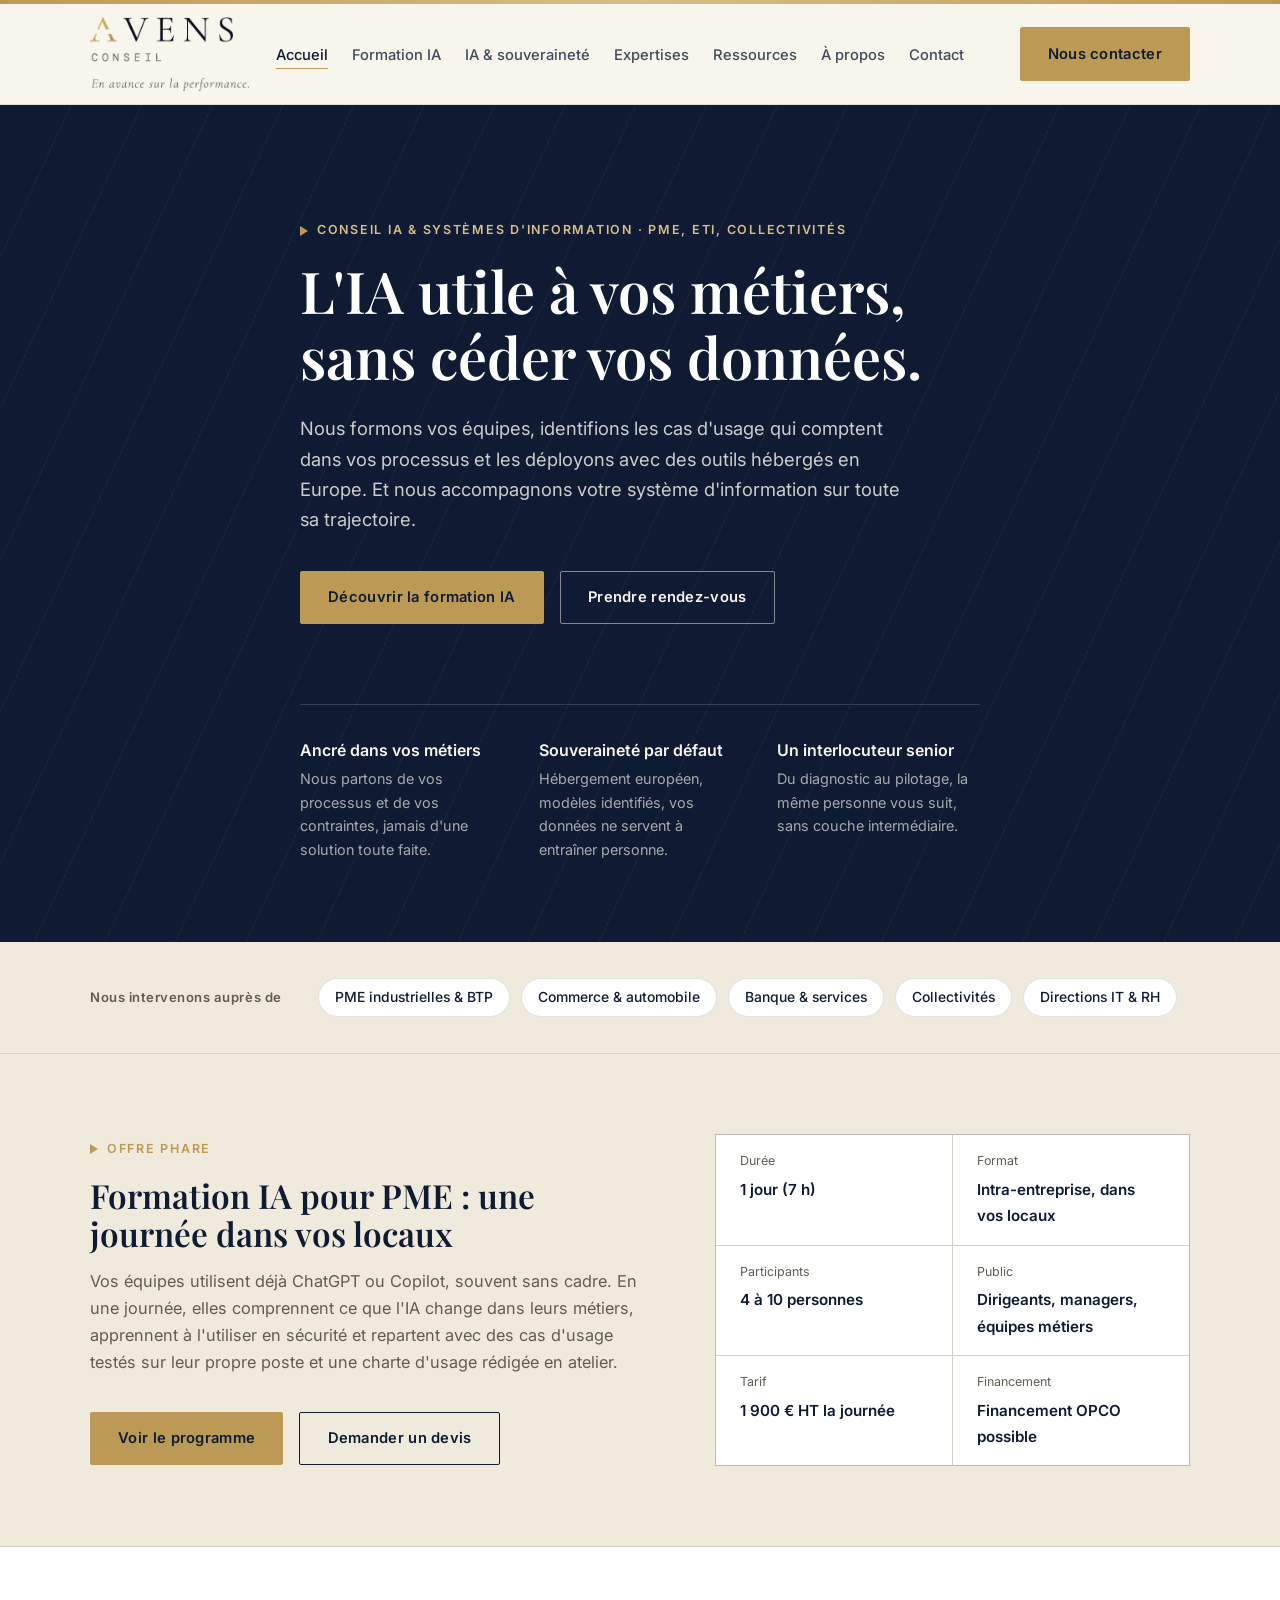
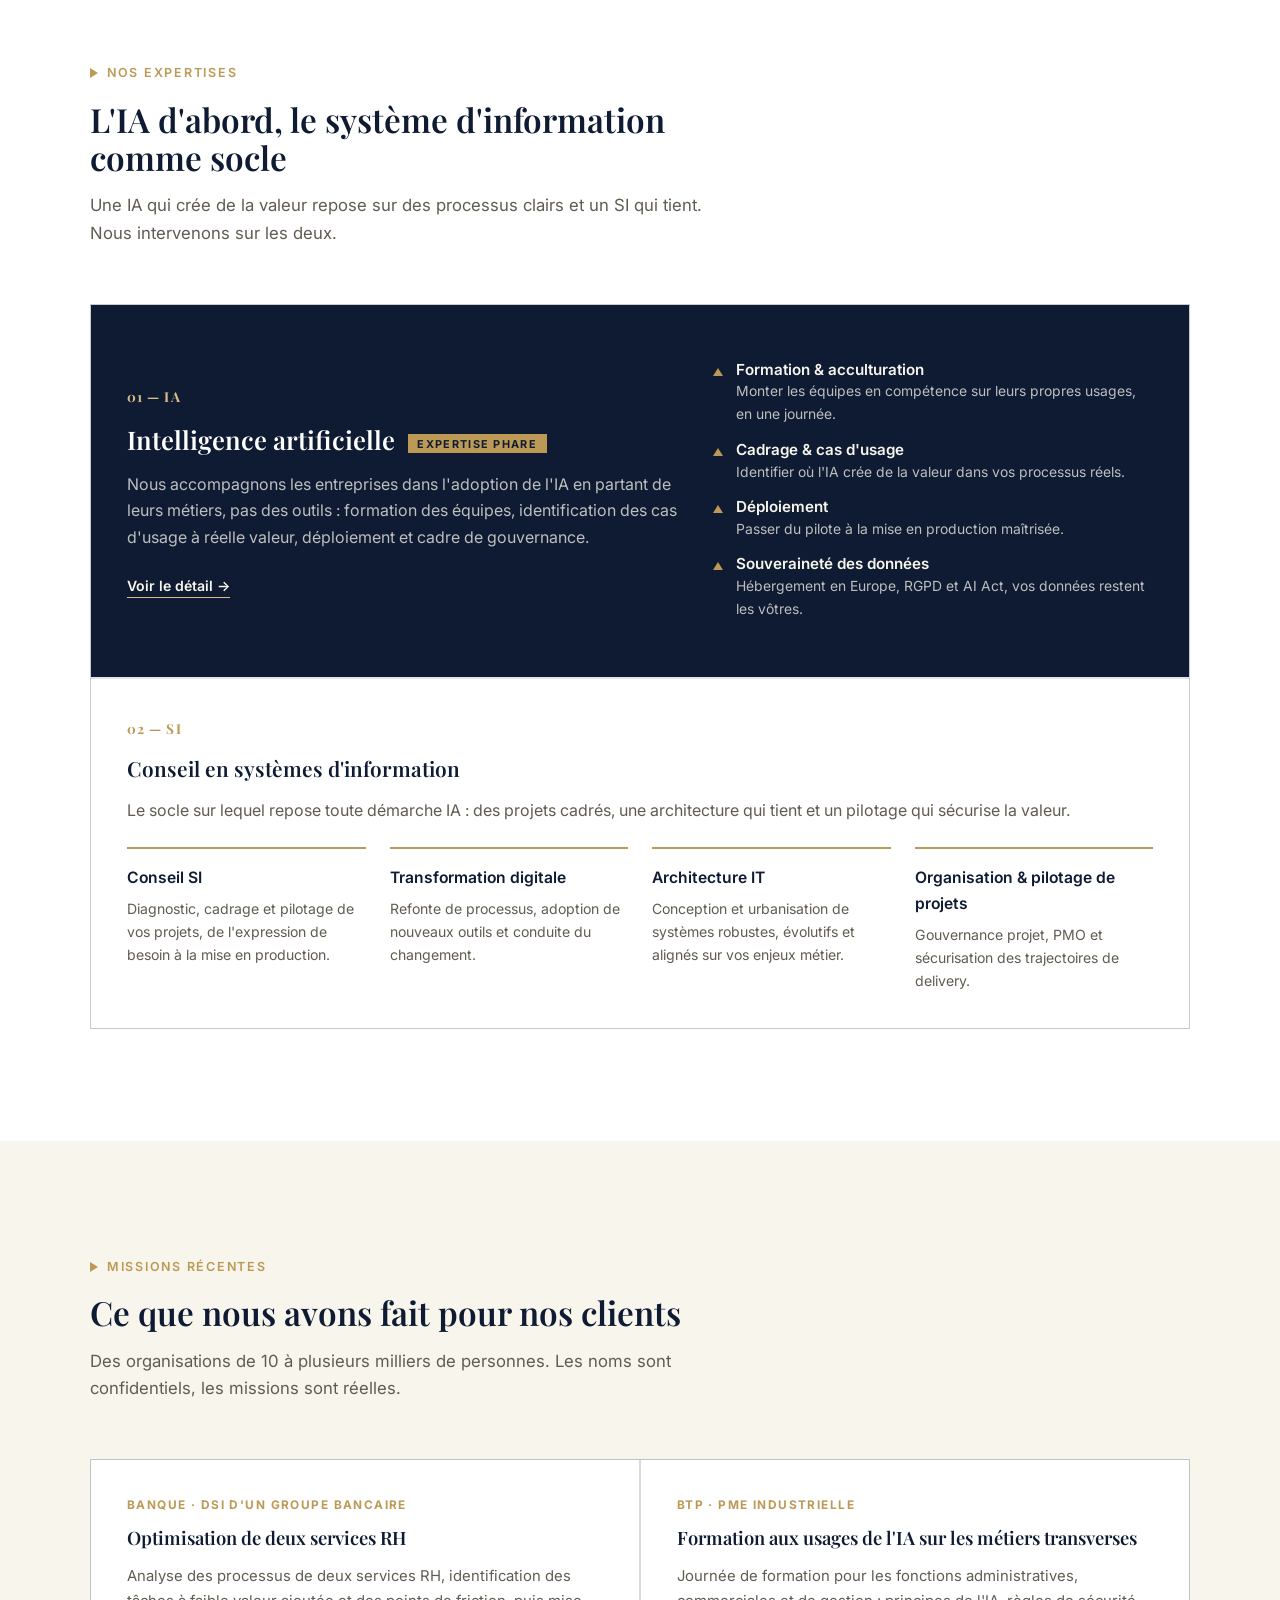
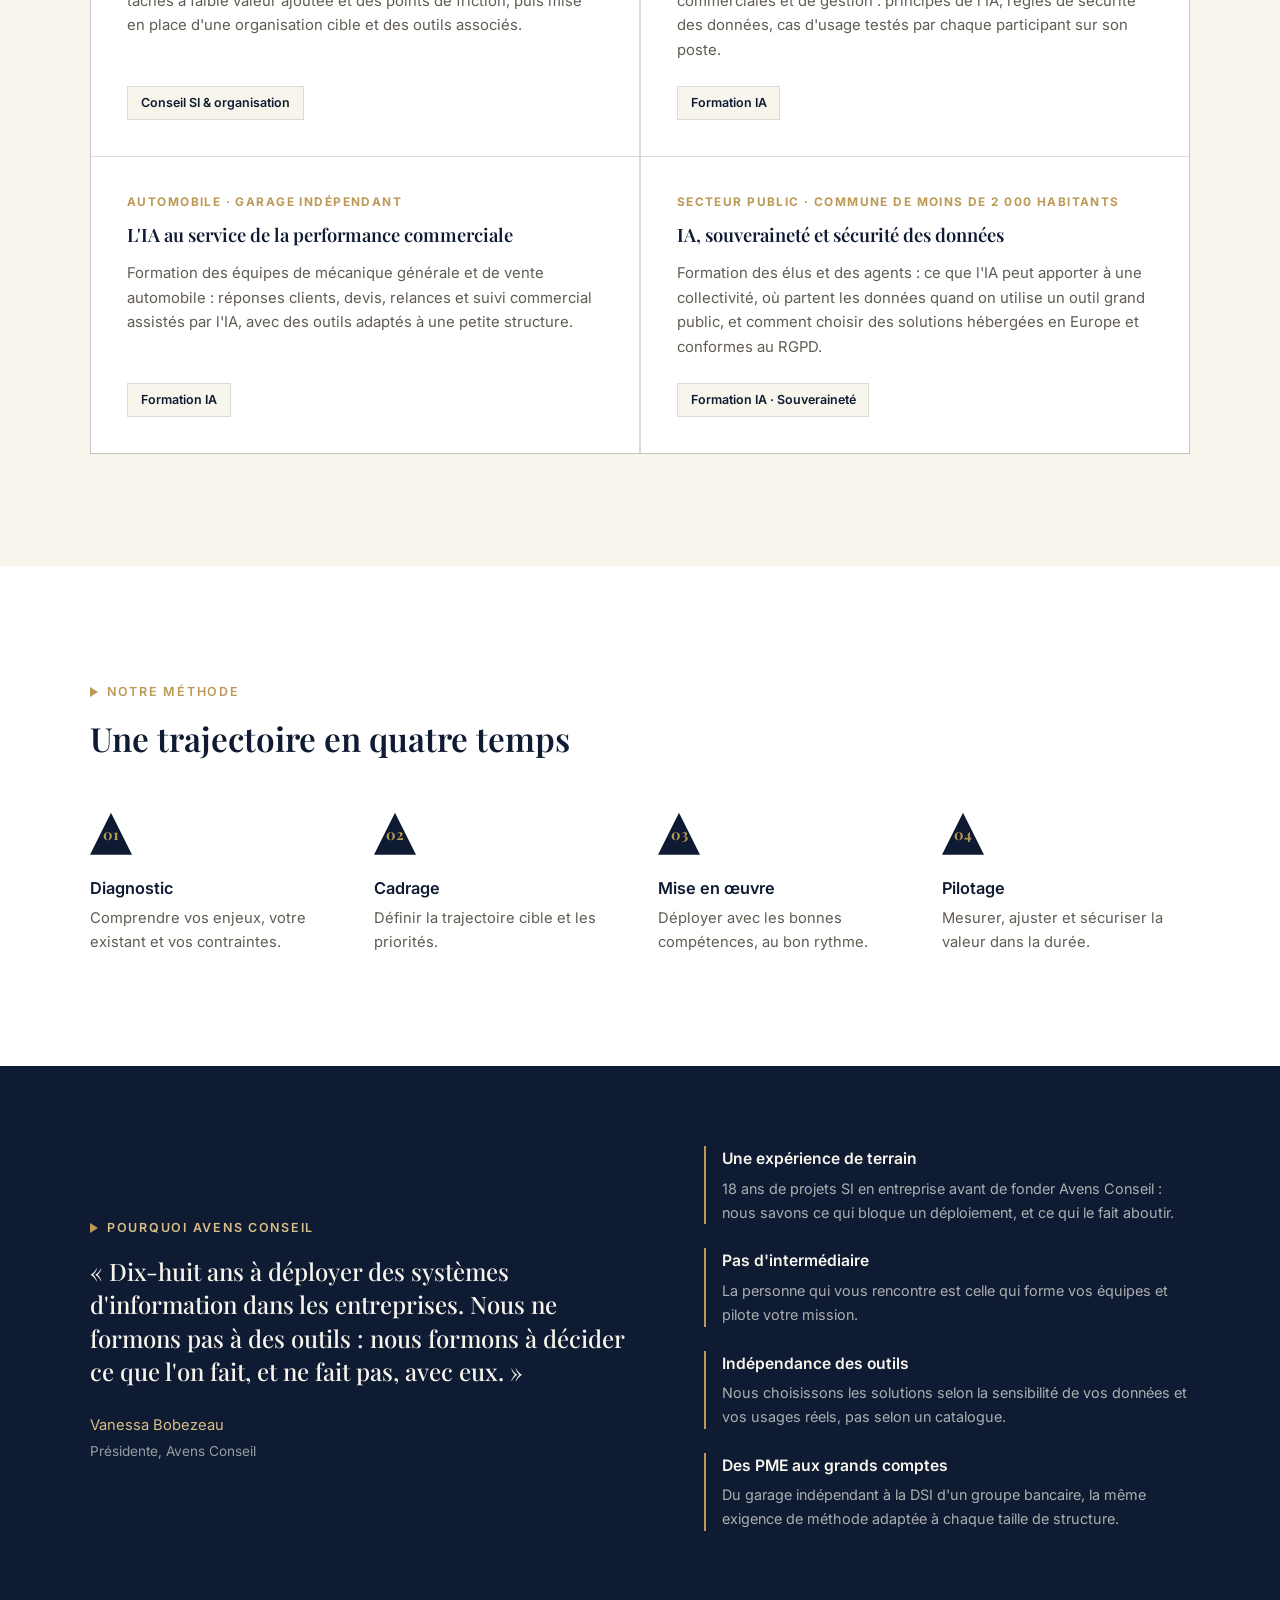
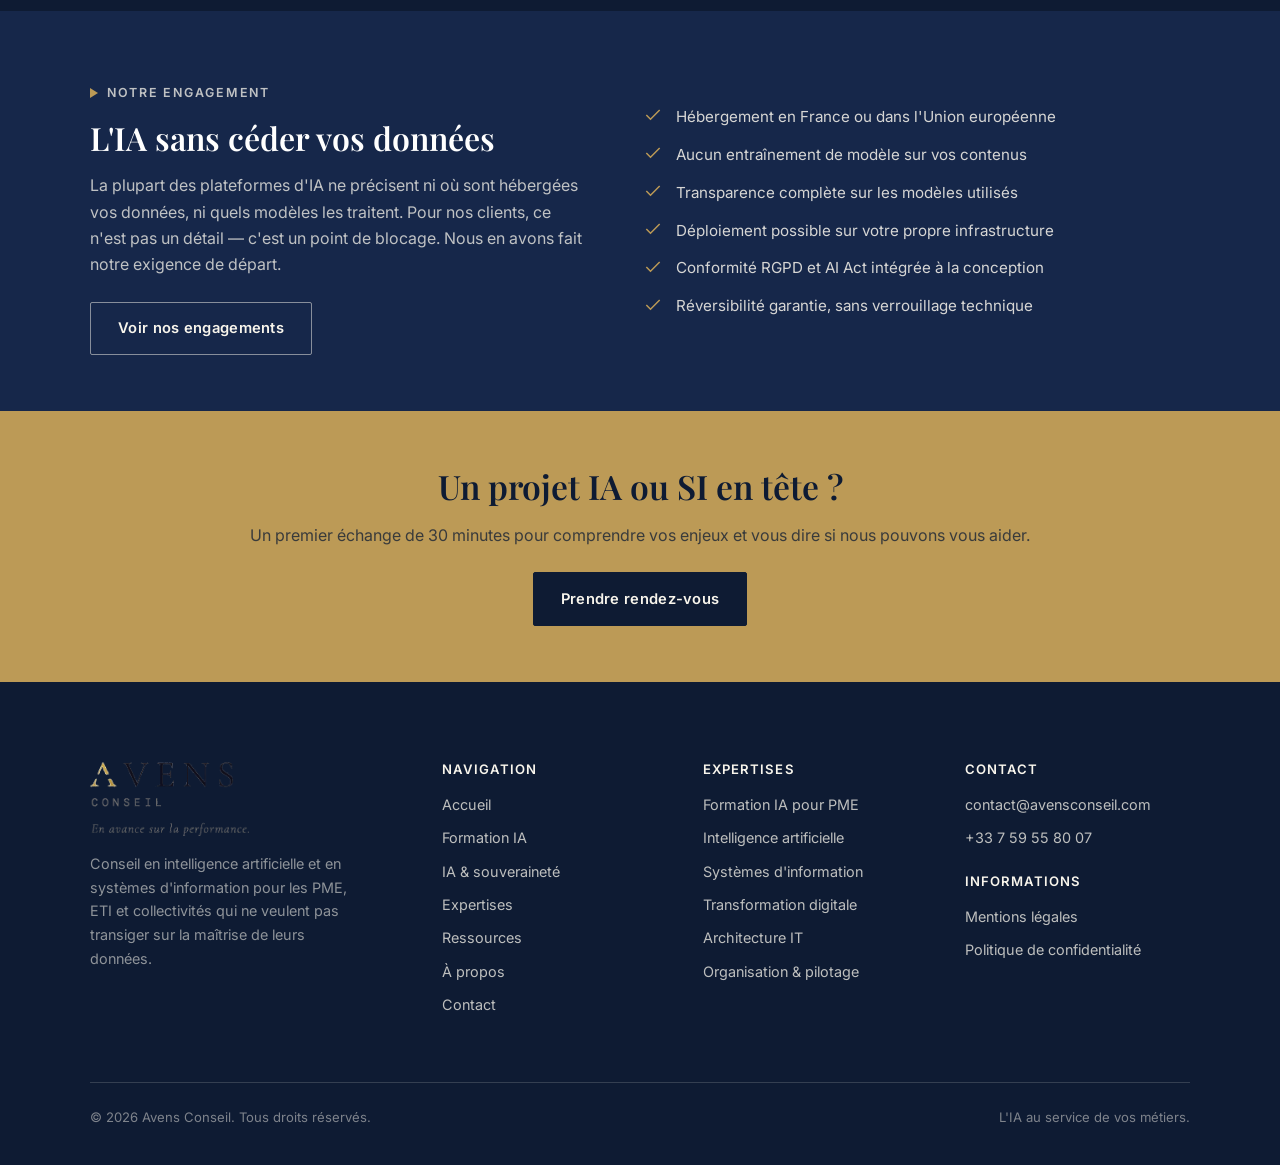
==== commit 2e078489: "Add files via upload" ====
--- a/index.html
+++ b/index.html
@@ -130,6 +130,7 @@
         <li><a href="formation-ia.html">Formation IA</a></li>
         <li><a href="ia.html">IA &amp; souveraineté</a></li>
         <li><a href="services.html">Expertises</a></li>
+        <li><a href="ressources.html">Ressources</a></li>
         <li><a href="apropos.html">À propos</a></li>
         <li><a href="contact.html">Contact</a></li>
       </ul>
@@ -395,6 +396,7 @@
           <li><a href="formation-ia.html">Formation IA</a></li>
           <li><a href="ia.html">IA &amp; souveraineté</a></li>
           <li><a href="services.html">Expertises</a></li>
+          <li><a href="ressources.html">Ressources</a></li>
           <li><a href="apropos.html">À propos</a></li>
           <li><a href="contact.html">Contact</a></li>
         </ul>
--- a/style-additions.css
+++ b/style-additions.css
@@ -52,3 +52,63 @@
 @media (max-width: 620px) {
   .cases-grid, .si-list, .formation-facts { grid-template-columns: 1fr; }
 }
+
+/* ==========================================================
+   AJOUTS — Ressources (articles)
+   ========================================================== */
+
+/* ---------- Corps d'article ---------- */
+.article { max-width: 720px; }
+.article > p { margin-top: var(--space-3); color: var(--ink); font-size: 1.02rem; line-height: 1.75; }
+.article h2 { font-size: 1.45rem; margin-top: var(--space-5); }
+.article h3 { font-size: 1.12rem; font-family: var(--font-body); font-weight: 600; margin-top: var(--space-4); }
+.article ul, .article ol { margin-top: var(--space-2); padding-left: 1.3rem; }
+.article ul { list-style: disc; }
+.article ol { list-style: decimal; }
+.article li { margin-top: .5rem; color: var(--ink); line-height: 1.7; }
+.article strong { color: var(--navy); }
+.article a { border-bottom: 1.5px solid var(--gold); font-weight: 500; }
+.article a:hover { color: var(--gold); }
+.article__meta { display: flex; flex-wrap: wrap; gap: .6rem 1.2rem; font-size: .85rem; color: var(--ink-soft); padding-bottom: var(--space-3); border-bottom: 1px solid var(--line); }
+.article__lead { font-size: 1.12rem; color: var(--ink-soft); margin-top: var(--space-3); }
+
+/* Encadré à retenir */
+.callout { border-left: 3px solid var(--gold); background: var(--cream); padding: var(--space-3); margin-top: var(--space-4); }
+.callout h3 { margin-top: 0; font-size: .82rem; letter-spacing: .08em; text-transform: uppercase; color: var(--ink-soft); }
+.callout p, .callout li { font-size: .95rem; }
+
+/* Tableau d'article */
+.article table { width: 100%; border-collapse: collapse; margin-top: var(--space-3); font-size: .95rem; }
+.article th, .article td { text-align: left; padding: .8rem .9rem; border-bottom: 1px solid var(--line); vertical-align: top; }
+.article thead th { font-family: var(--font-body); font-size: .76rem; font-weight: 700; letter-spacing: .1em; text-transform: uppercase; color: var(--ink-soft); border-bottom: 2px solid var(--navy); }
+
+/* CTA de fin d'article */
+.article-cta { margin-top: var(--space-5); padding: var(--space-4); background: var(--navy); color: var(--cream); }
+.article-cta h2 { color: var(--white); margin-top: 0; font-size: 1.3rem; }
+.article-cta p { margin-top: var(--space-2); color: rgba(248,245,236,.78); font-size: .97rem; }
+.article-cta .btn { margin-top: var(--space-3); }
+
+/* ---------- Liste des ressources ---------- */
+.posts-grid { display: grid; grid-template-columns: repeat(2, 1fr); gap: 1.5px; background: var(--line); border: 1px solid var(--line); }
+.post-card { background: var(--white); padding: var(--space-4); display: flex; flex-direction: column; }
+.post-card__tag { font-size: .74rem; font-weight: 700; letter-spacing: .12em; text-transform: uppercase; color: var(--gold); }
+.post-card h2 { margin-top: .7rem; font-size: 1.2rem; }
+.post-card p { margin-top: var(--space-2); font-size: .94rem; color: var(--ink-soft); flex: 1; }
+.post-card a { display: inline-flex; align-self: flex-start; margin-top: var(--space-3); font-size: .88rem; font-weight: 600; color: var(--navy); border-bottom: 1.5px solid var(--gold); }
+.post-card__date { display: block; margin-top: var(--space-2); font-size: .8rem; color: var(--ink-soft); }
+
+@media (max-width: 780px) { .posts-grid { grid-template-columns: 1fr; } }
+
+/* Rythme court : suites de phrases brèves */
+.article .staccato p { margin-top: .4rem; }
+.article .staccato p:first-child { margin-top: var(--space-3); }
+.article .rule-q { font-size: 1.35rem; margin-top: var(--space-5); }
+
+/* Exemples de prompts */
+.prompt { margin-top: var(--space-3); border: 1px solid var(--line); border-left: 3px solid var(--navy); background: var(--cream-2); padding: var(--space-3); }
+.prompt__label { display: block; font-size: .72rem; font-weight: 700; letter-spacing: .12em; text-transform: uppercase; color: var(--gold); margin-bottom: .6rem; }
+.prompt p { font-family: ui-monospace, SFMono-Regular, Menlo, Consolas, monospace; font-size: .86rem; line-height: 1.65; color: var(--navy); margin: 0; }
+.prompt p + p { margin-top: .6rem; }
+
+/* Règles numérotées */
+.article h3.rule-h { font-family: var(--font-display); font-weight: 600; font-size: 1.2rem; color: var(--navy); border-top: 2px solid var(--gold); padding-top: var(--space-2); margin-top: var(--space-5); }
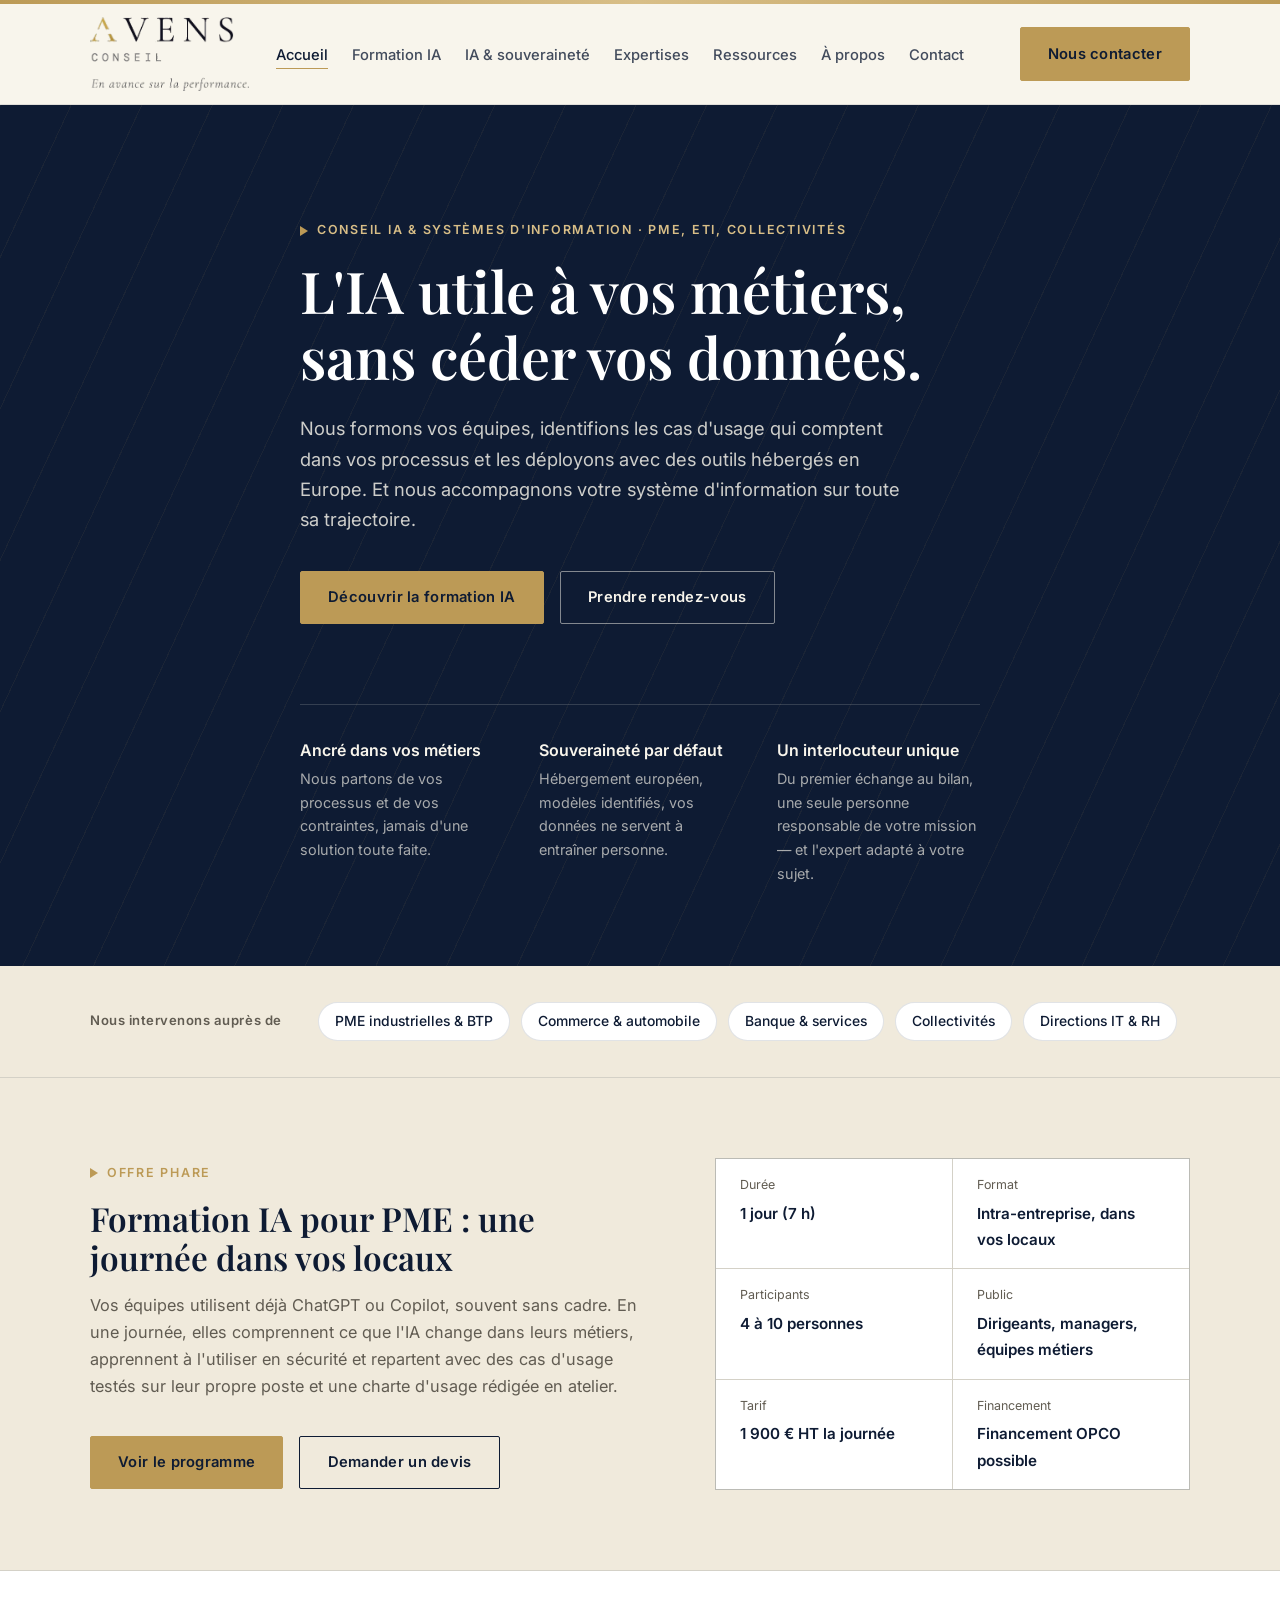
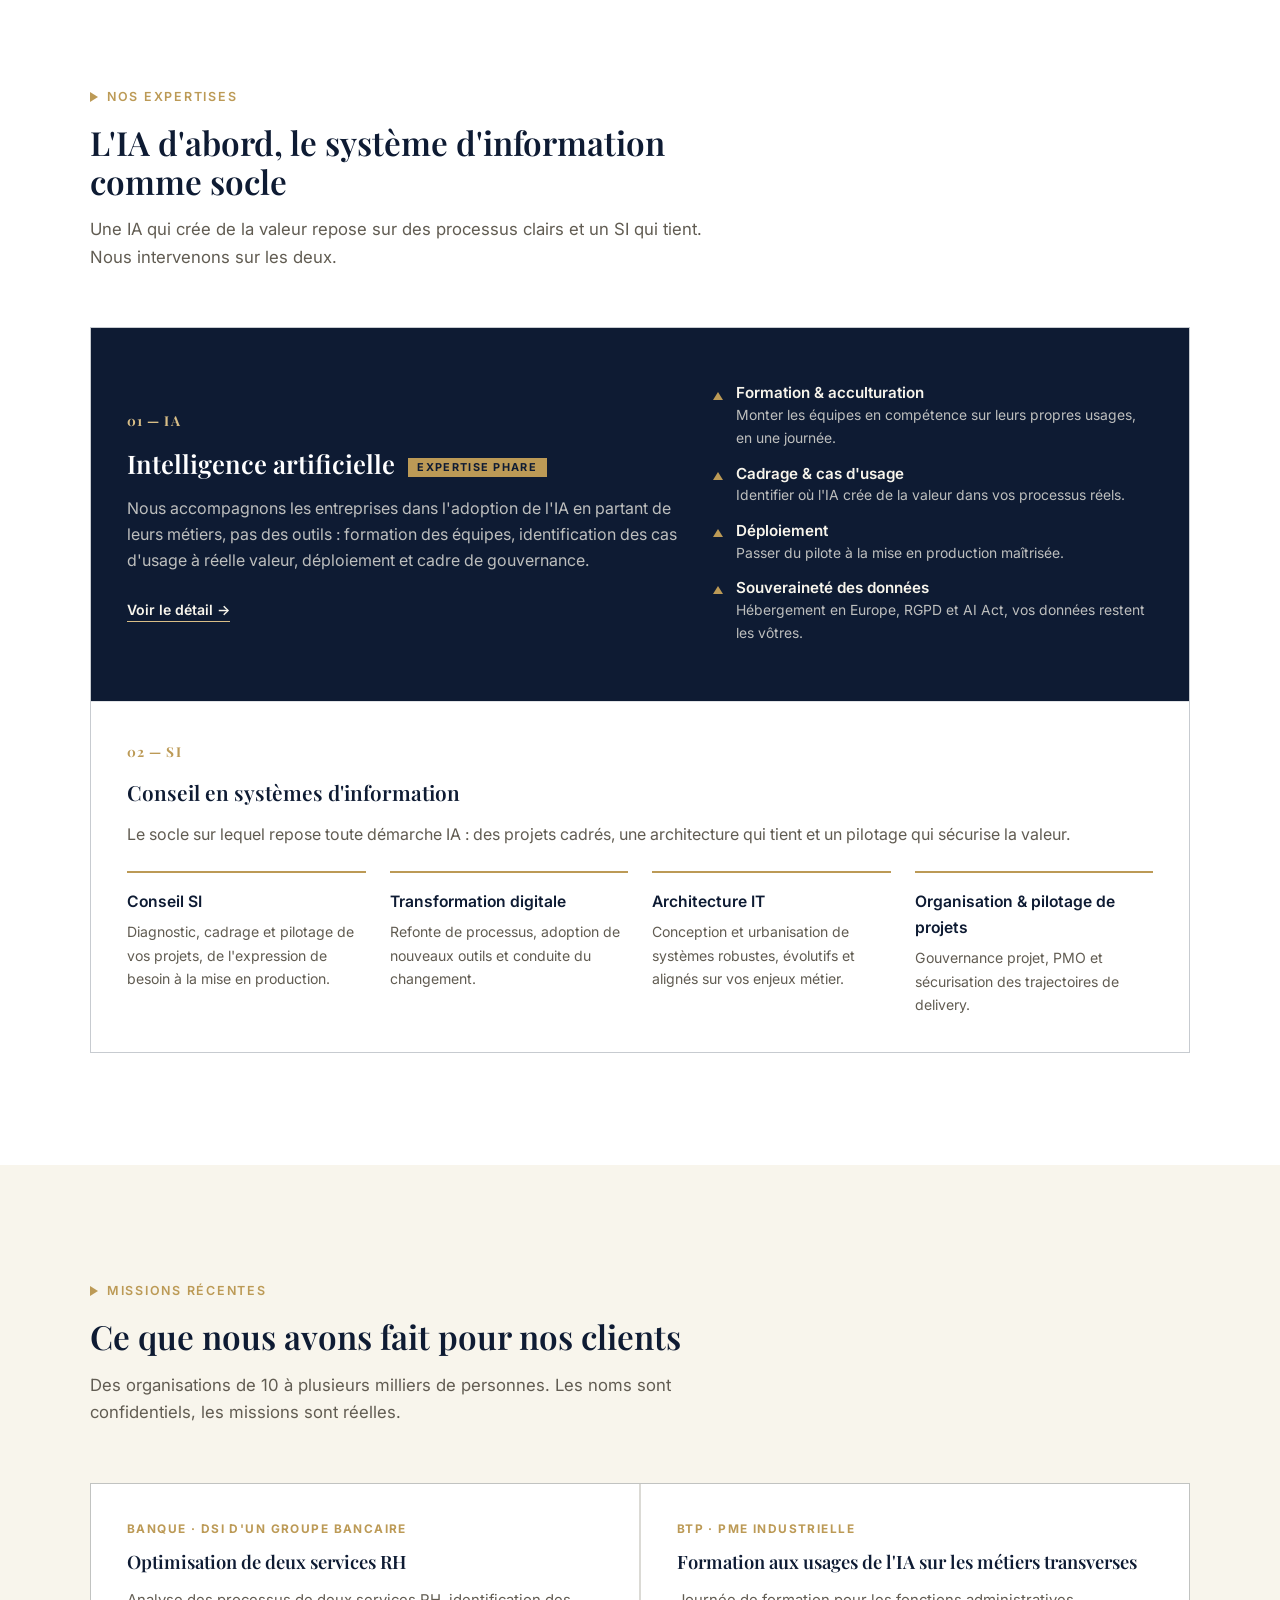
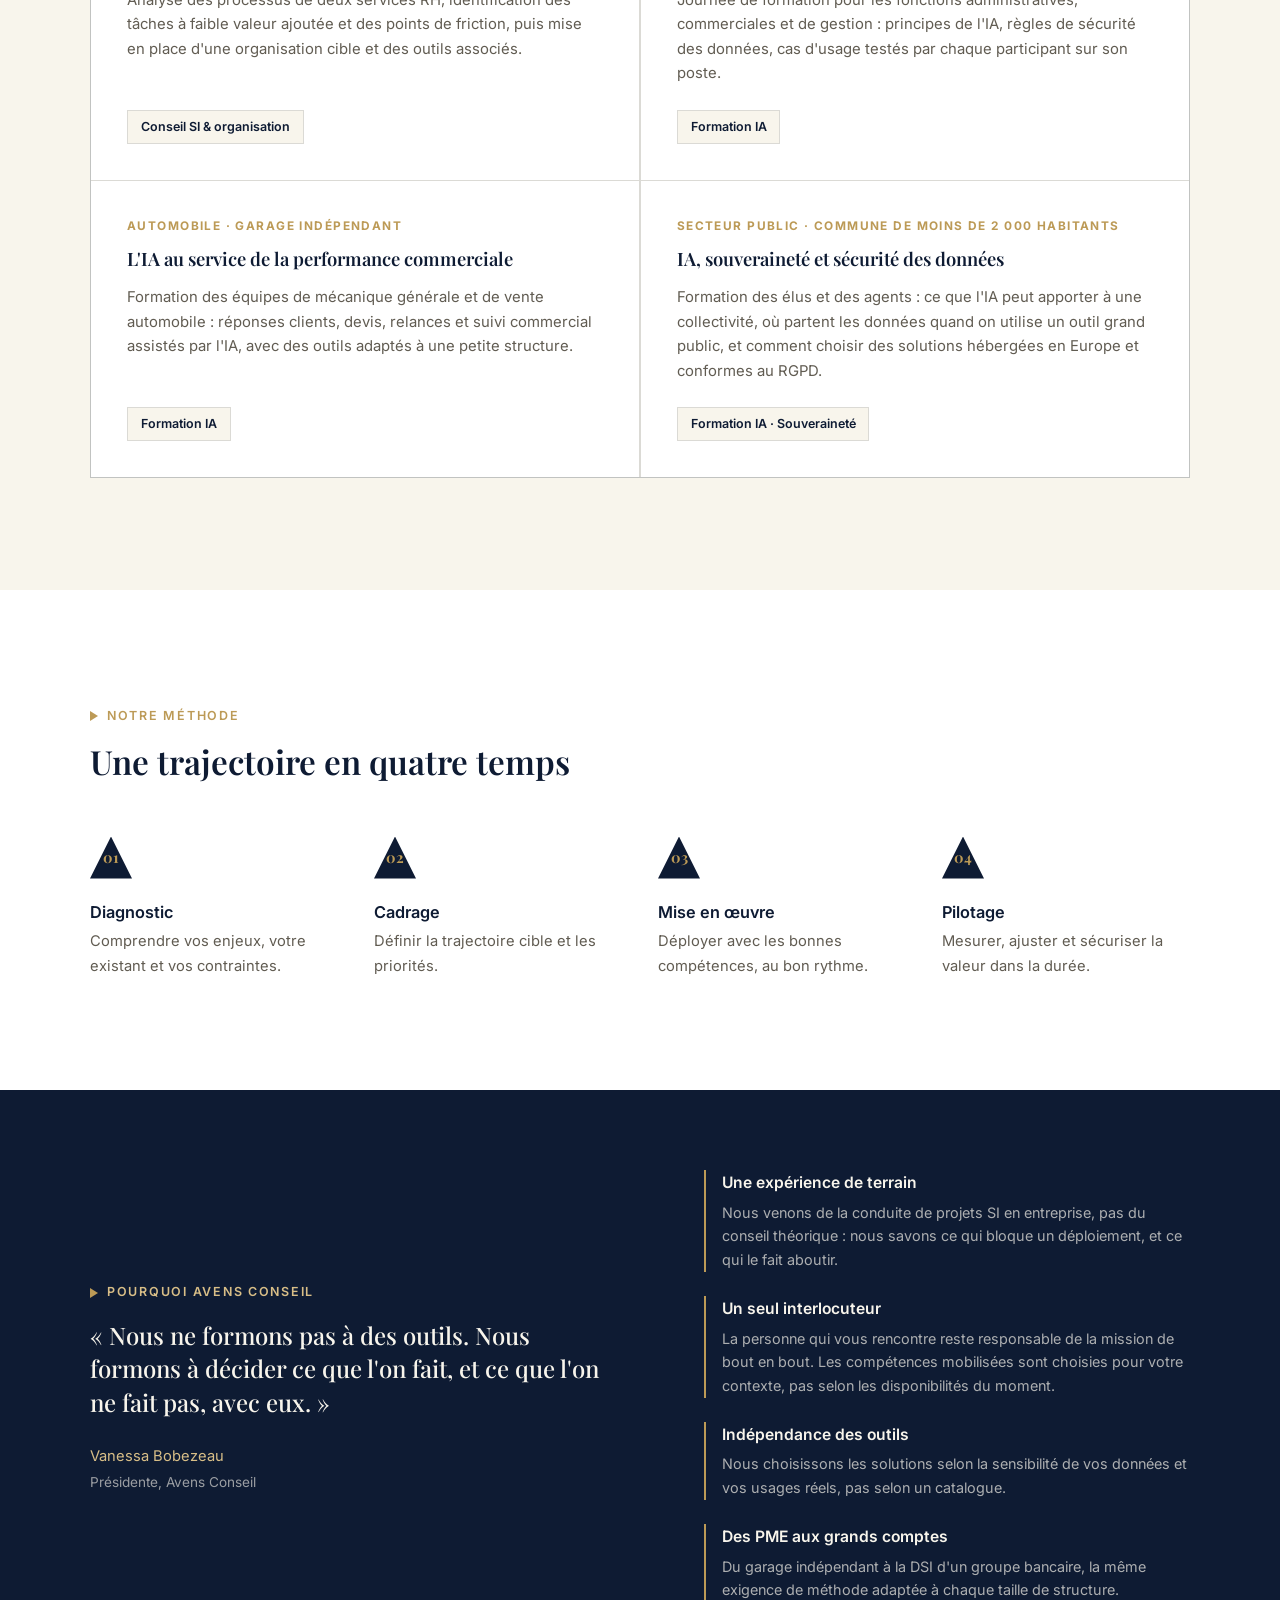
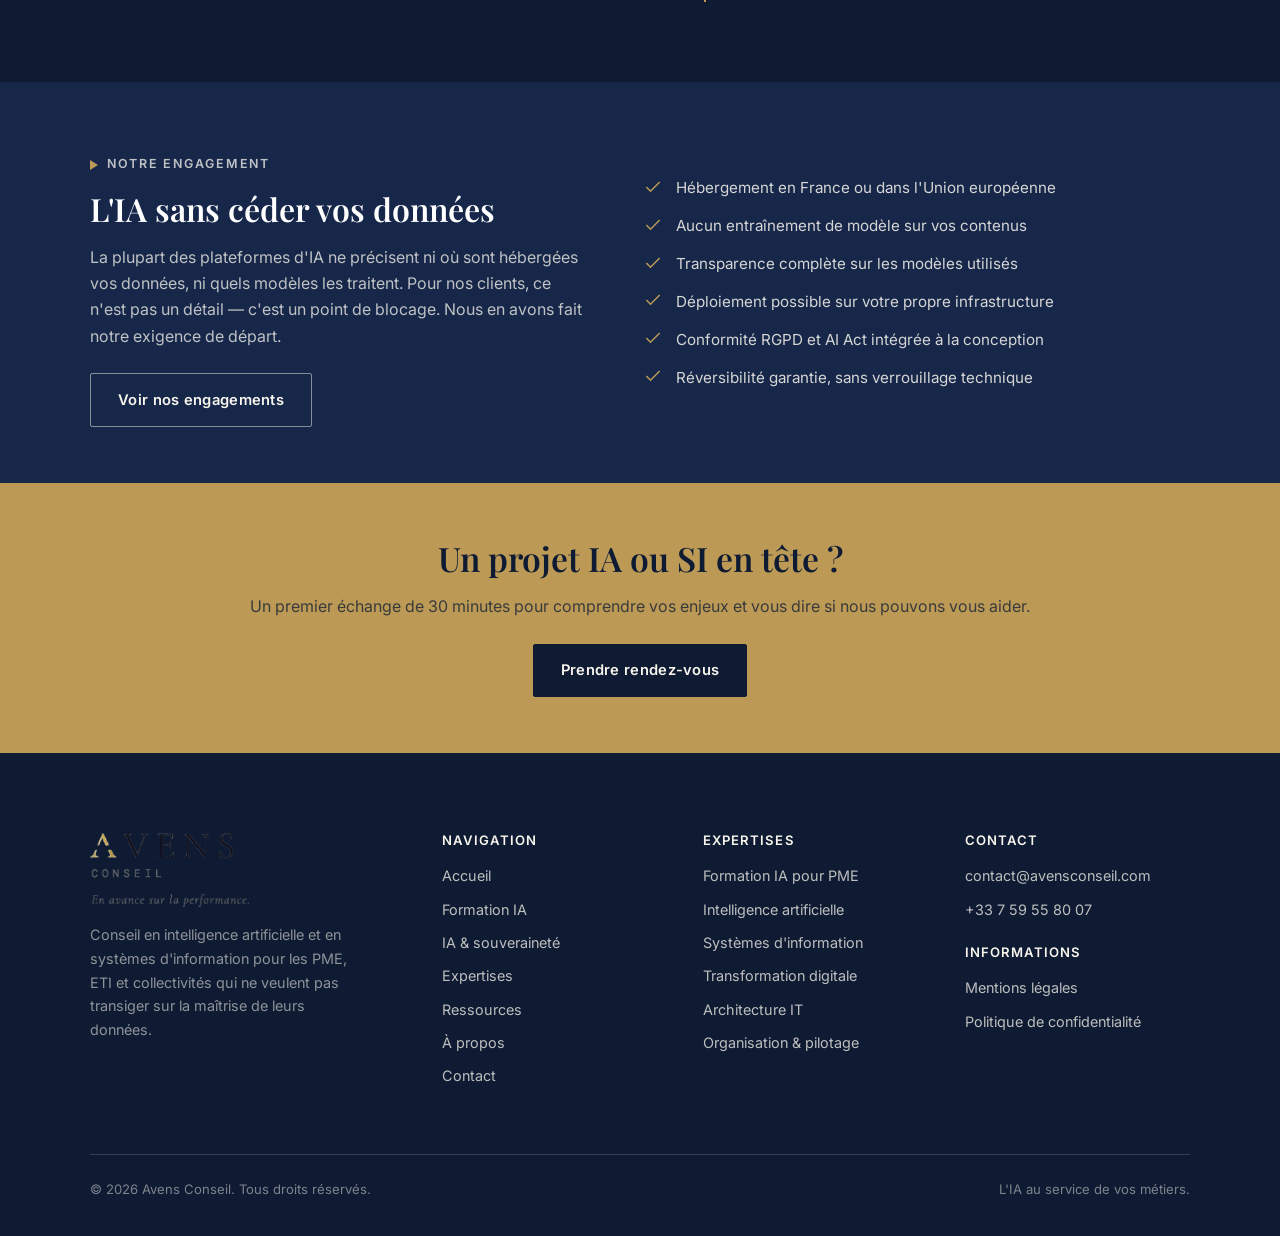
==== commit 99a4a745: "Add files via upload" ====
--- a/index.html
+++ b/index.html
@@ -165,8 +165,8 @@
         <p>Hébergement européen, modèles identifiés, vos données ne servent à entraîner personne.</p>
       </div>
       <div class="hero-pillar">
-        <h3>Un interlocuteur senior</h3>
-        <p>Du diagnostic au pilotage, la même personne vous suit, sans couche intermédiaire.</p>
+        <h3>Un interlocuteur unique</h3>
+        <p>Du premier échange au bilan, une seule personne responsable de votre mission — et l'expert adapté à votre sujet.</p>
       </div>
     </div>
   </div>
@@ -339,12 +339,12 @@
   <div class="container why-grid">
     <div>
       <p class="eyebrow eyebrow--light">Pourquoi Avens Conseil</p>
-      <blockquote>« Dix-huit ans à déployer des systèmes d'information dans les entreprises. Nous ne formons pas à des outils : nous formons à décider ce que l'on fait, et ne fait pas, avec eux. »</blockquote>
+      <blockquote>« Nous ne formons pas à des outils. Nous formons à décider ce que l'on fait, et ce que l'on ne fait pas, avec eux. »</blockquote>
       <cite>Vanessa Bobezeau<span>Présidente, Avens Conseil</span></cite>
     </div>
     <ul class="why-list">
-      <li><strong>Une expérience de terrain</strong><span>18 ans de projets SI en entreprise avant de fonder Avens Conseil : nous savons ce qui bloque un déploiement, et ce qui le fait aboutir.</span></li>
-      <li><strong>Pas d'intermédiaire</strong><span>La personne qui vous rencontre est celle qui forme vos équipes et pilote votre mission.</span></li>
+      <li><strong>Une expérience de terrain</strong><span>Nous venons de la conduite de projets SI en entreprise, pas du conseil théorique : nous savons ce qui bloque un déploiement, et ce qui le fait aboutir.</span></li>
+      <li><strong>Un seul interlocuteur</strong><span>La personne qui vous rencontre reste responsable de la mission de bout en bout. Les compétences mobilisées sont choisies pour votre contexte, pas selon les disponibilités du moment.</span></li>
       <li><strong>Indépendance des outils</strong><span>Nous choisissons les solutions selon la sensibilité de vos données et vos usages réels, pas selon un catalogue.</span></li>
       <li><strong>Des PME aux grands comptes</strong><span>Du garage indépendant à la DSI d'un groupe bancaire, la même exigence de méthode adaptée à chaque taille de structure.</span></li>
     </ul>
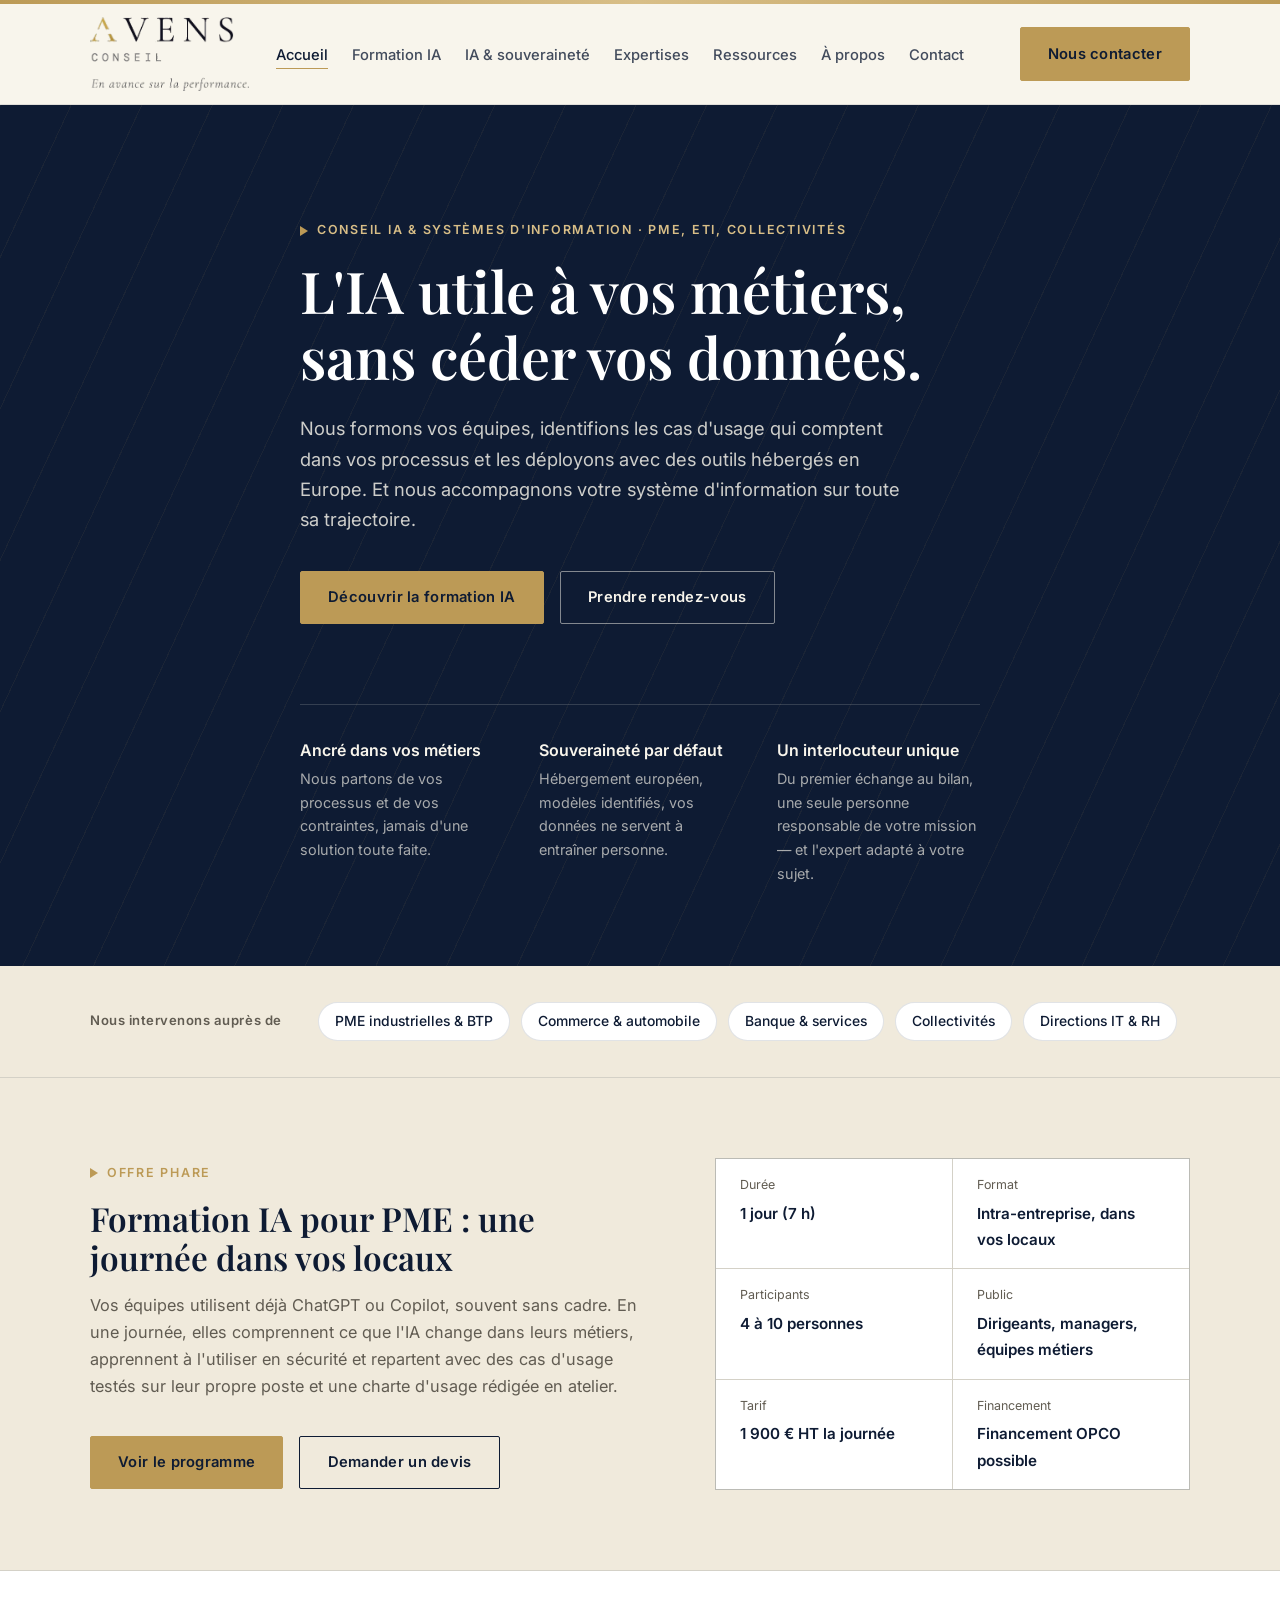
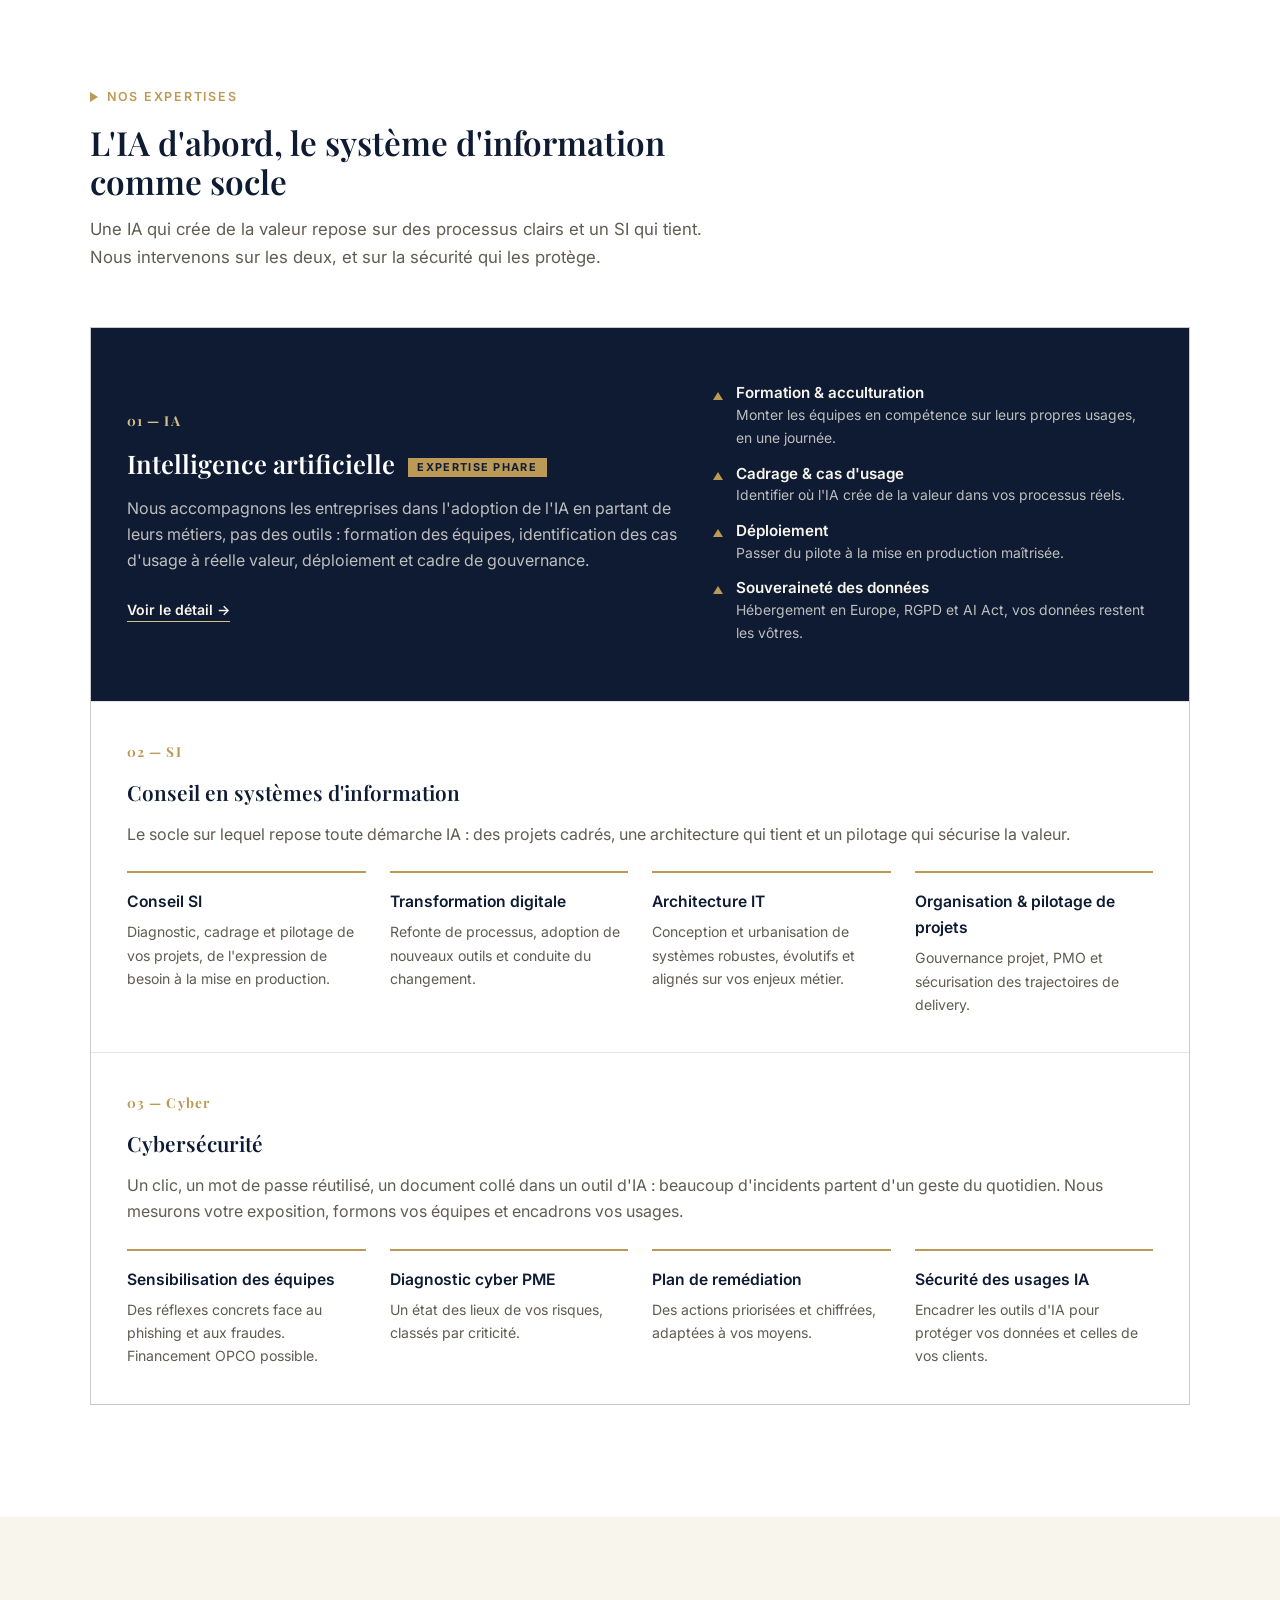
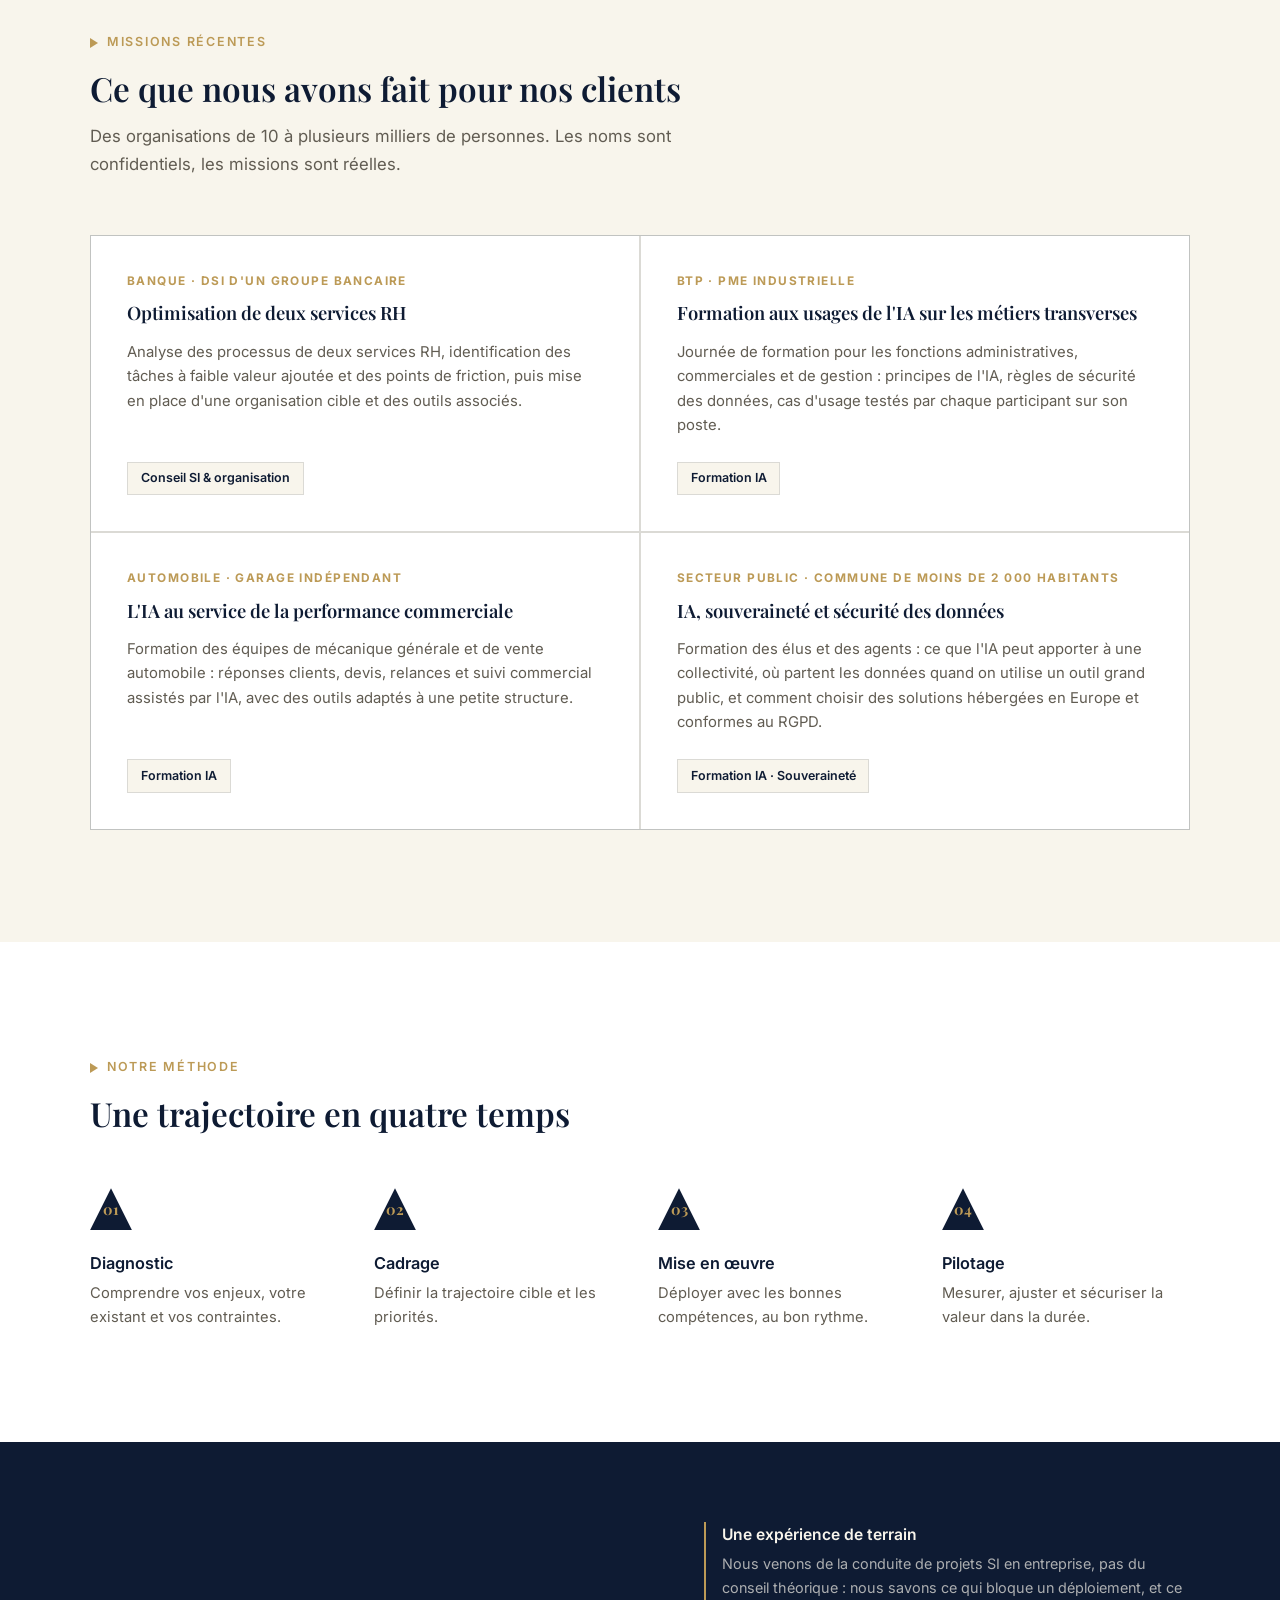
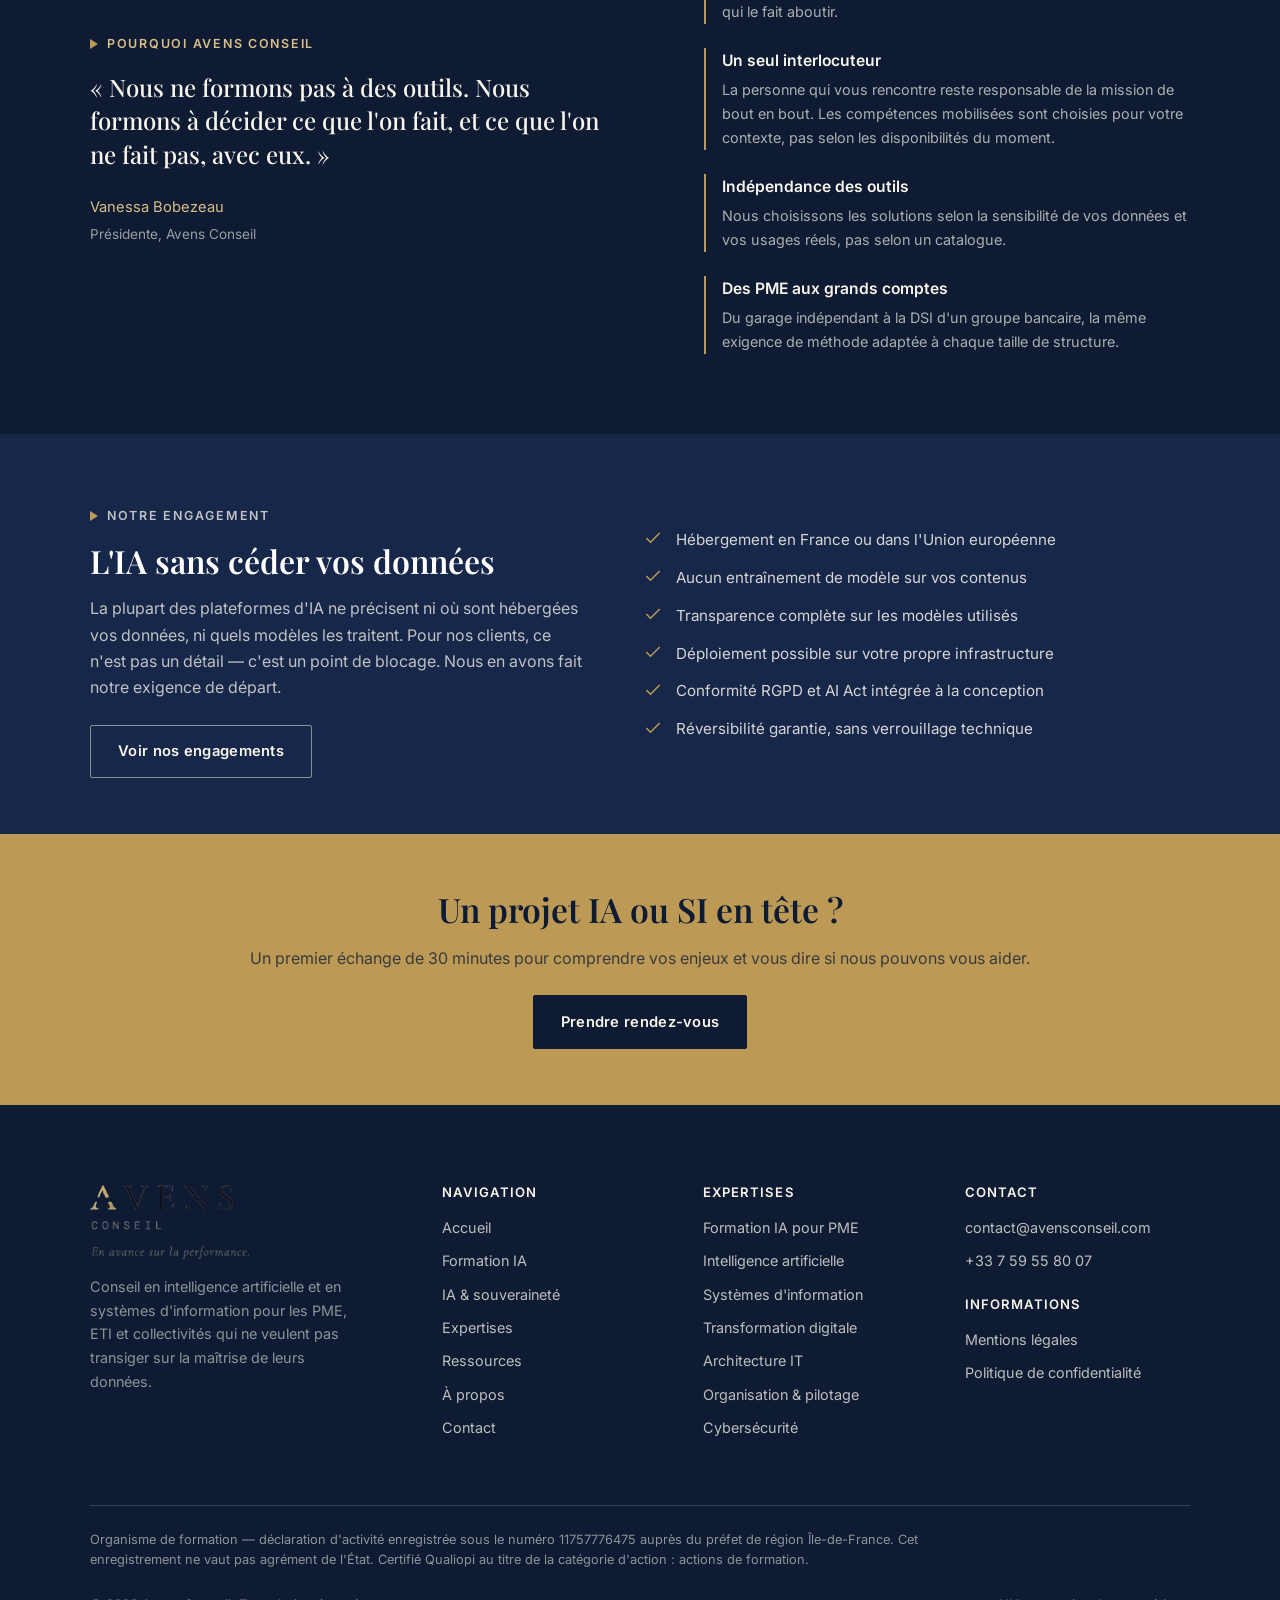
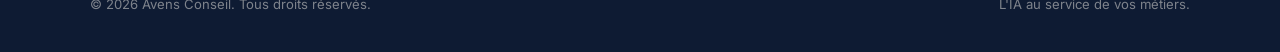
==== commit 1656e1f3: "Ajout du pôle Cybersécurité et des mentions organisme de formation (NDA, Qualiopi) Co-Authored-By: C" ====
--- a/index.html
+++ b/index.html
@@ -110,6 +110,14 @@
      "name": "Organisation & pilotage de projets",
      "url": "https://avensconseil.com/services.html#or"
     }
+   },
+   {
+    "@type": "Offer",
+    "itemOffered": {
+     "@type": "Service",
+     "name": "Cybersécurité",
+     "url": "https://avensconseil.com/services.html#cy"
+    }
    }
   ]
  }
@@ -212,7 +220,7 @@
     <div class="section-head reveal">
       <p class="eyebrow">Nos expertises</p>
       <h2 class="section-title">L'IA d'abord, le système d'information comme socle</h2>
-      <p class="section-lead">Une IA qui crée de la valeur repose sur des processus clairs et un SI qui tient. Nous intervenons sur les deux.</p>
+      <p class="section-lead">Une IA qui crée de la valeur repose sur des processus clairs et un SI qui tient. Nous intervenons sur les deux, et sur la sécurité qui les protège.</p>
     </div>
     <div class="cards-grid reveal">
       <article class="card-expertise card-expertise--feature">
@@ -264,6 +272,17 @@
           <li><a href="services.html#or"><strong>Organisation &amp; pilotage de projets</strong><span>Gouvernance projet, PMO et sécurisation des trajectoires de delivery.</span></a></li>
         </ul>
       </article>
+      <article class="card-expertise card-expertise--group">
+        <span class="card-expertise__code">03 — Cyber</span>
+        <h3>Cybersécurité</h3>
+        <p>Un clic, un mot de passe réutilisé, un document collé dans un outil d'IA : beaucoup d'incidents partent d'un geste du quotidien. Nous mesurons votre exposition, formons vos équipes et encadrons vos usages.</p>
+        <ul class="si-list">
+          <li><a href="services.html#cy"><strong>Sensibilisation des équipes</strong><span>Des réflexes concrets face au phishing et aux fraudes. Financement OPCO possible.</span></a></li>
+          <li><a href="services.html#cy"><strong>Diagnostic cyber PME</strong><span>Un état des lieux de vos risques, classés par criticité.</span></a></li>
+          <li><a href="services.html#cy"><strong>Plan de remédiation</strong><span>Des actions priorisées et chiffrées, adaptées à vos moyens.</span></a></li>
+          <li><a href="services.html#cy"><strong>Sécurité des usages IA</strong><span>Encadrer les outils d'IA pour protéger vos données et celles de vos clients.</span></a></li>
+        </ul>
+      </article>
     </div>
   </div>
 </section>
@@ -410,6 +429,7 @@
           <li><a href="services.html#td">Transformation digitale</a></li>
           <li><a href="services.html#ar">Architecture IT</a></li>
           <li><a href="services.html#or">Organisation &amp; pilotage</a></li>
+          <li><a href="services.html#cy">Cybersécurité</a></li>
         </ul>
       </div>
       <div class="footer-col">
@@ -425,6 +445,7 @@
         </ul>
       </div>
     </div>
+    <p class="footer-legal">Organisme de formation — déclaration d'activité enregistrée sous le numéro 11757776475 auprès du préfet de région Île-de-France. Cet enregistrement ne vaut pas agrément de l'État. Certifié Qualiopi au titre de la catégorie d'action : actions de formation.</p>
     <div class="footer-bottom">
       <span>© <span data-year>2026</span> Avens Conseil. Tous droits réservés.</span>
       <span>L'IA au service de vos métiers.</span>
--- a/style.css
+++ b/style.css
@@ -434,3 +434,6 @@
 /* Logo image (pave creme assume) */
 .logo-img { height: 74px; width: auto; display: block; }
 @media (max-width: 640px){ .logo-img { height: 54px; } }
+
+/* ---------- Pied de page : mention organisme de formation ---------- */
+.footer-legal { padding-top: var(--space-3); font-size: .8rem; line-height: 1.55; color: rgba(248,245,236,.55); max-width: 900px; }
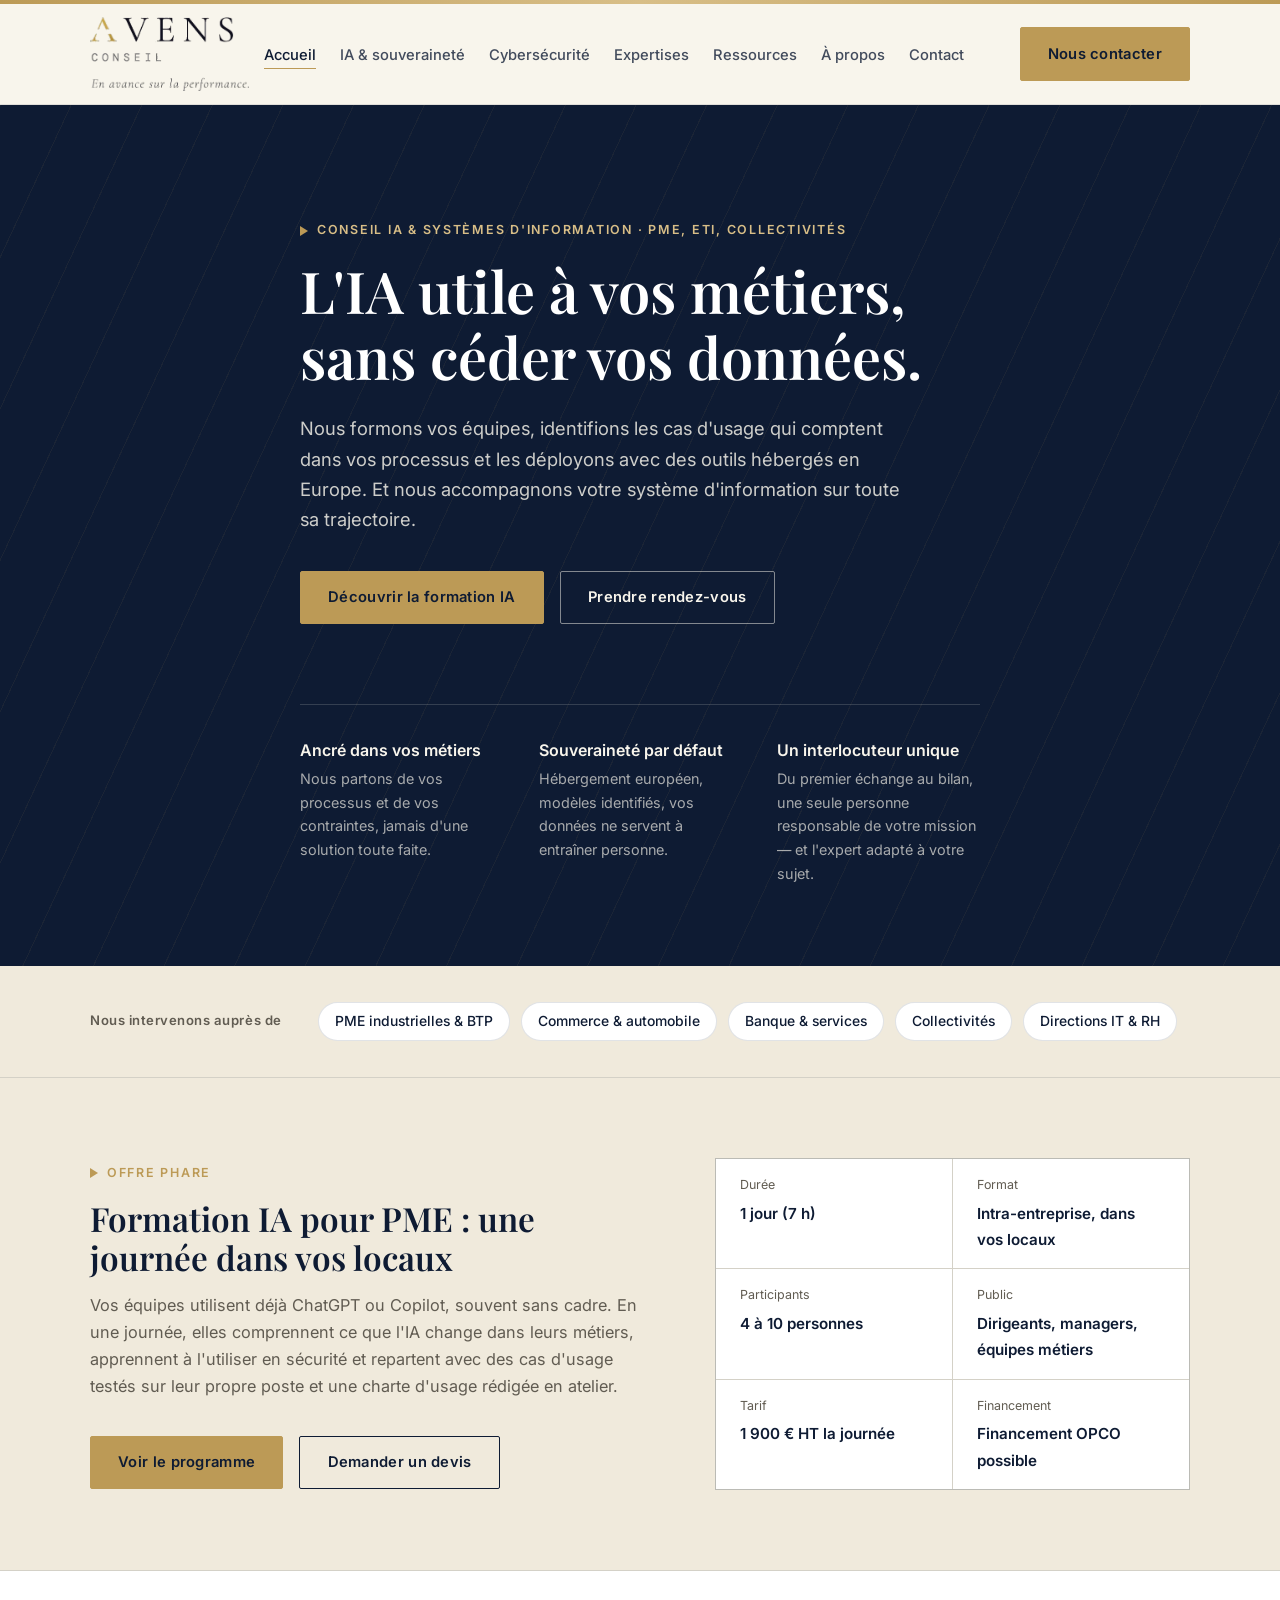
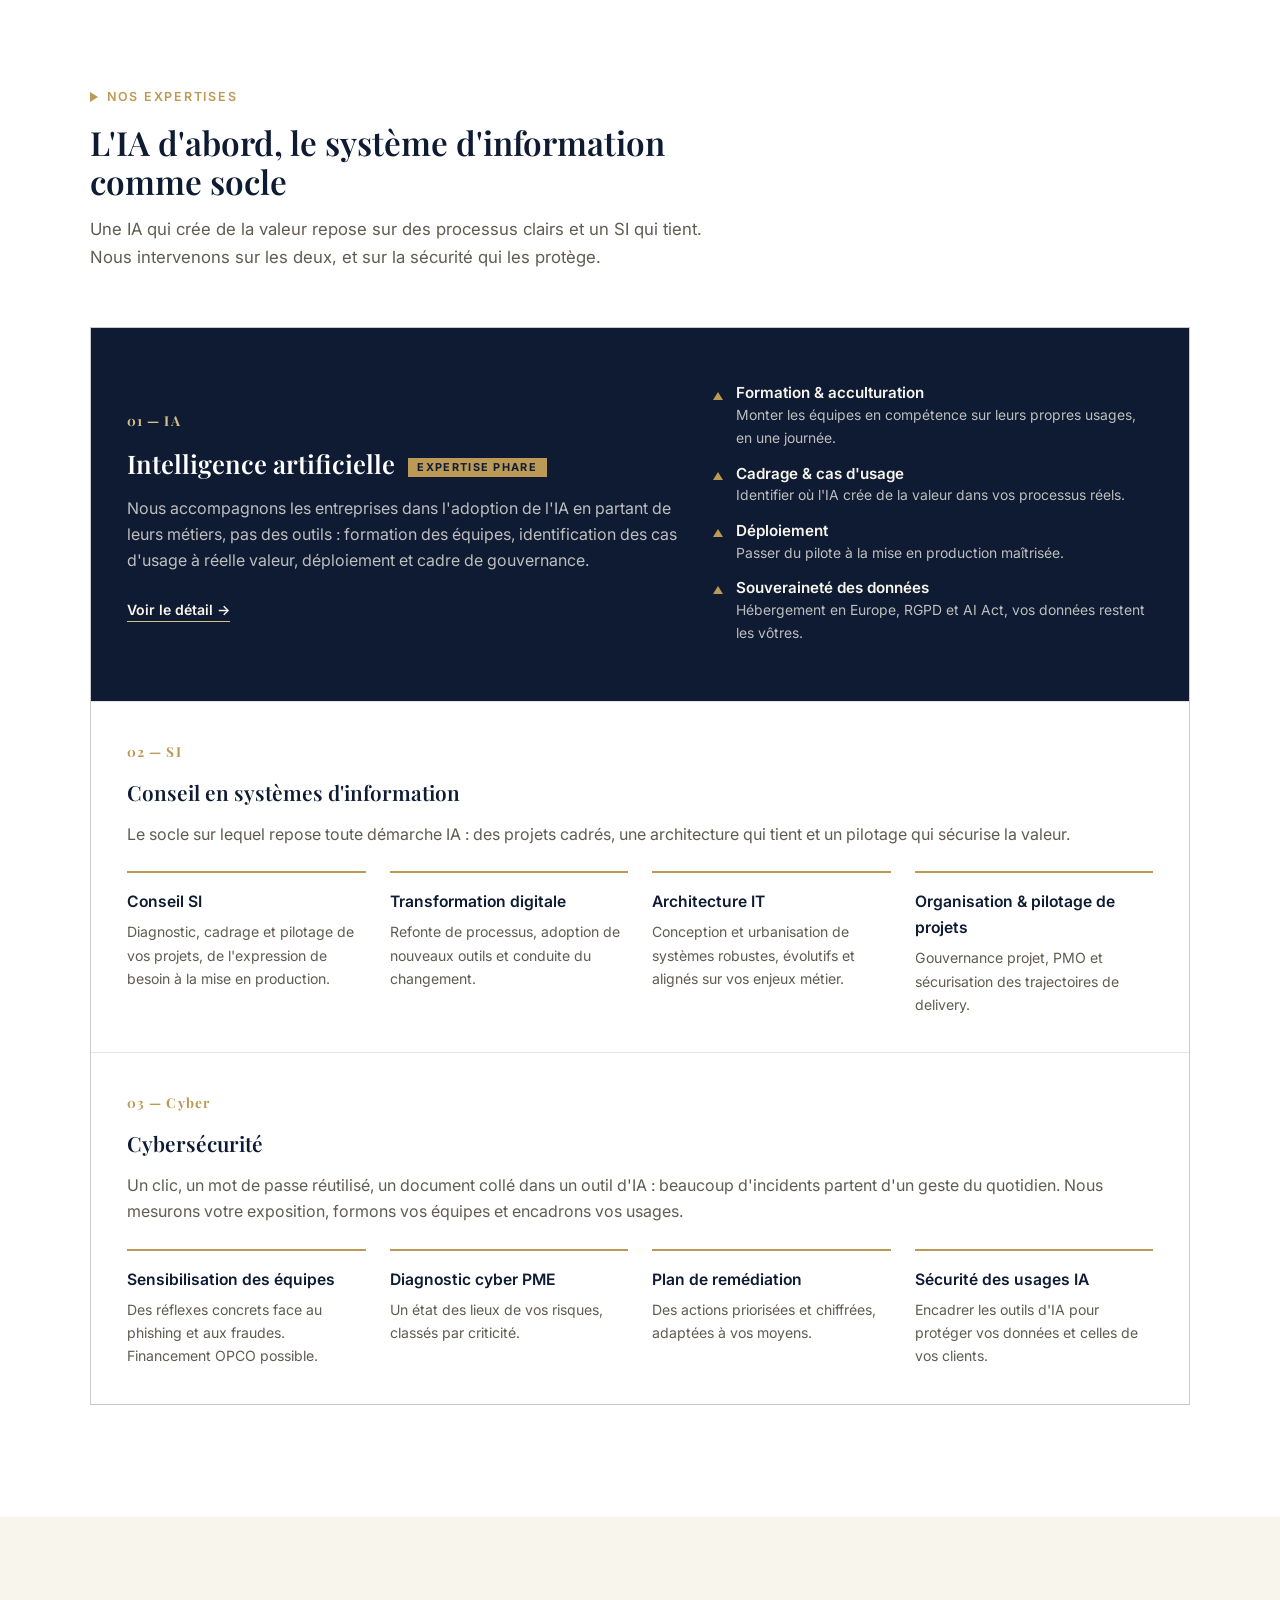
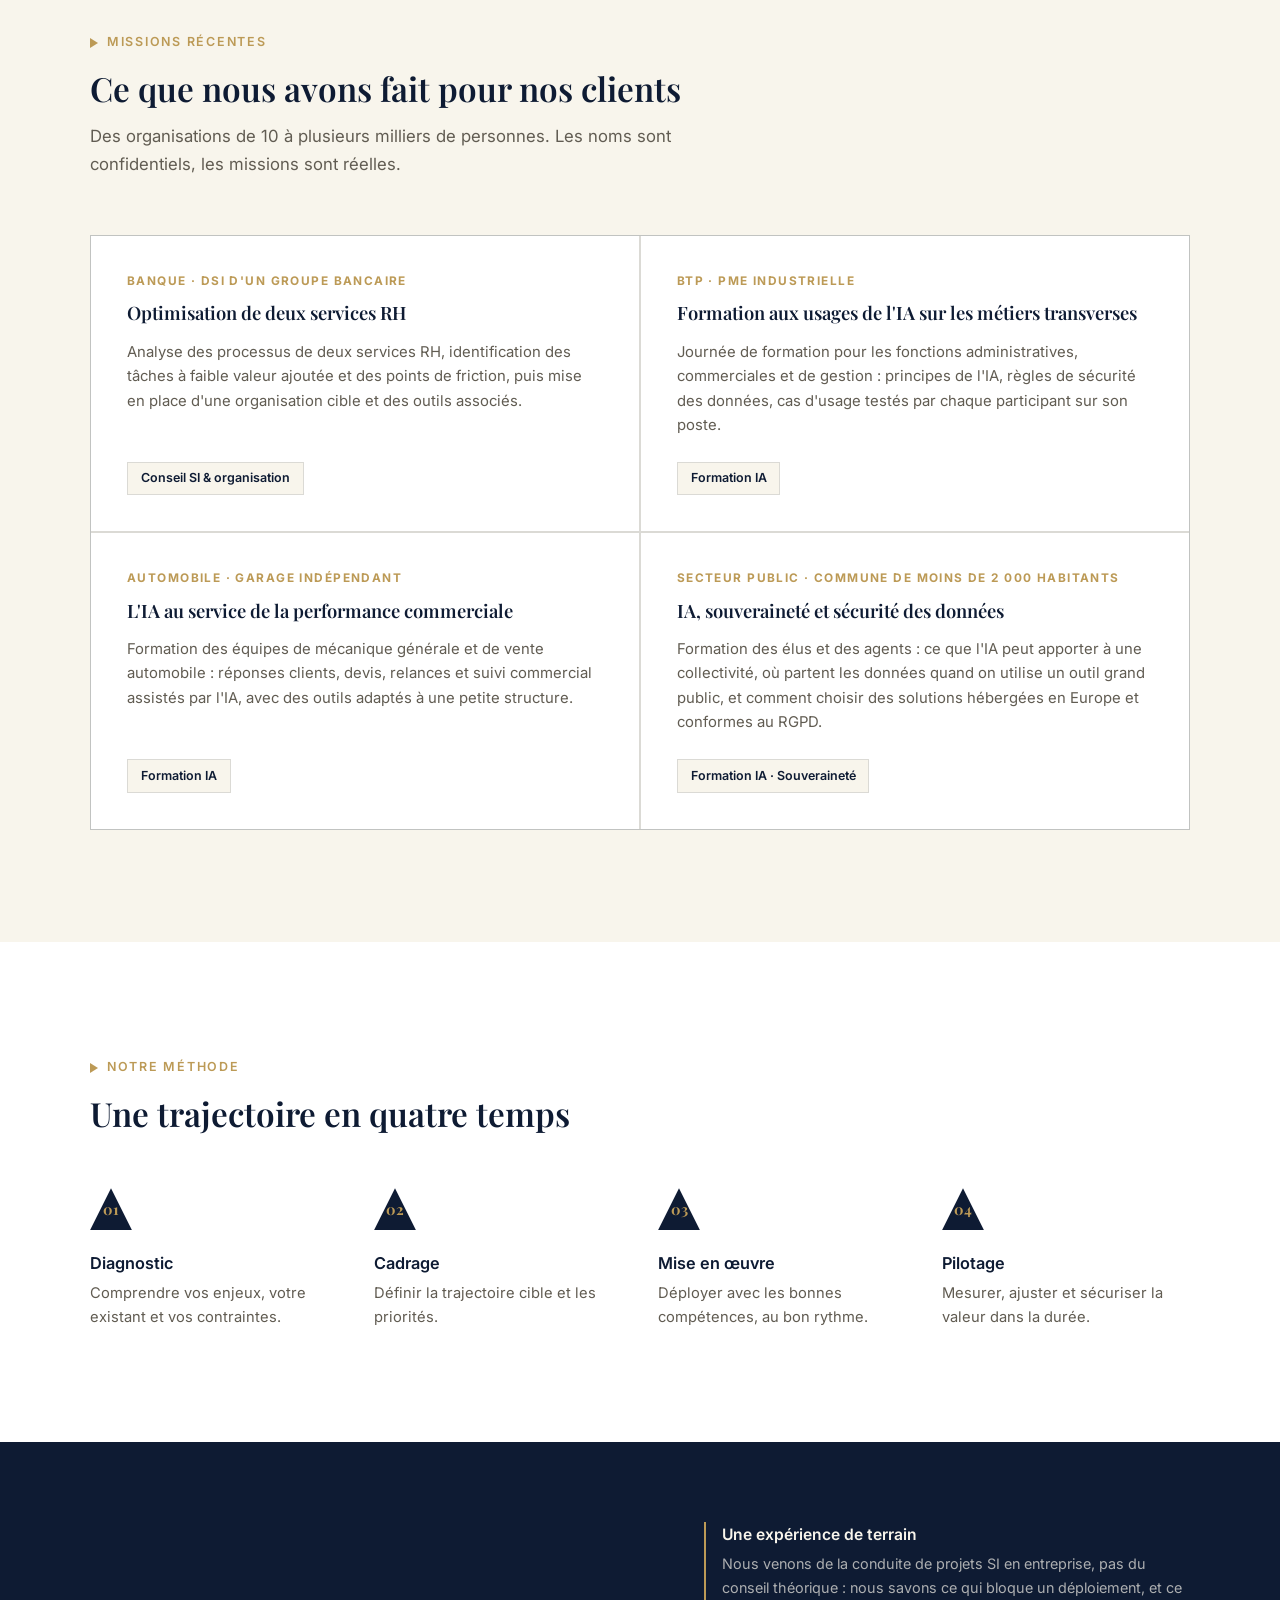
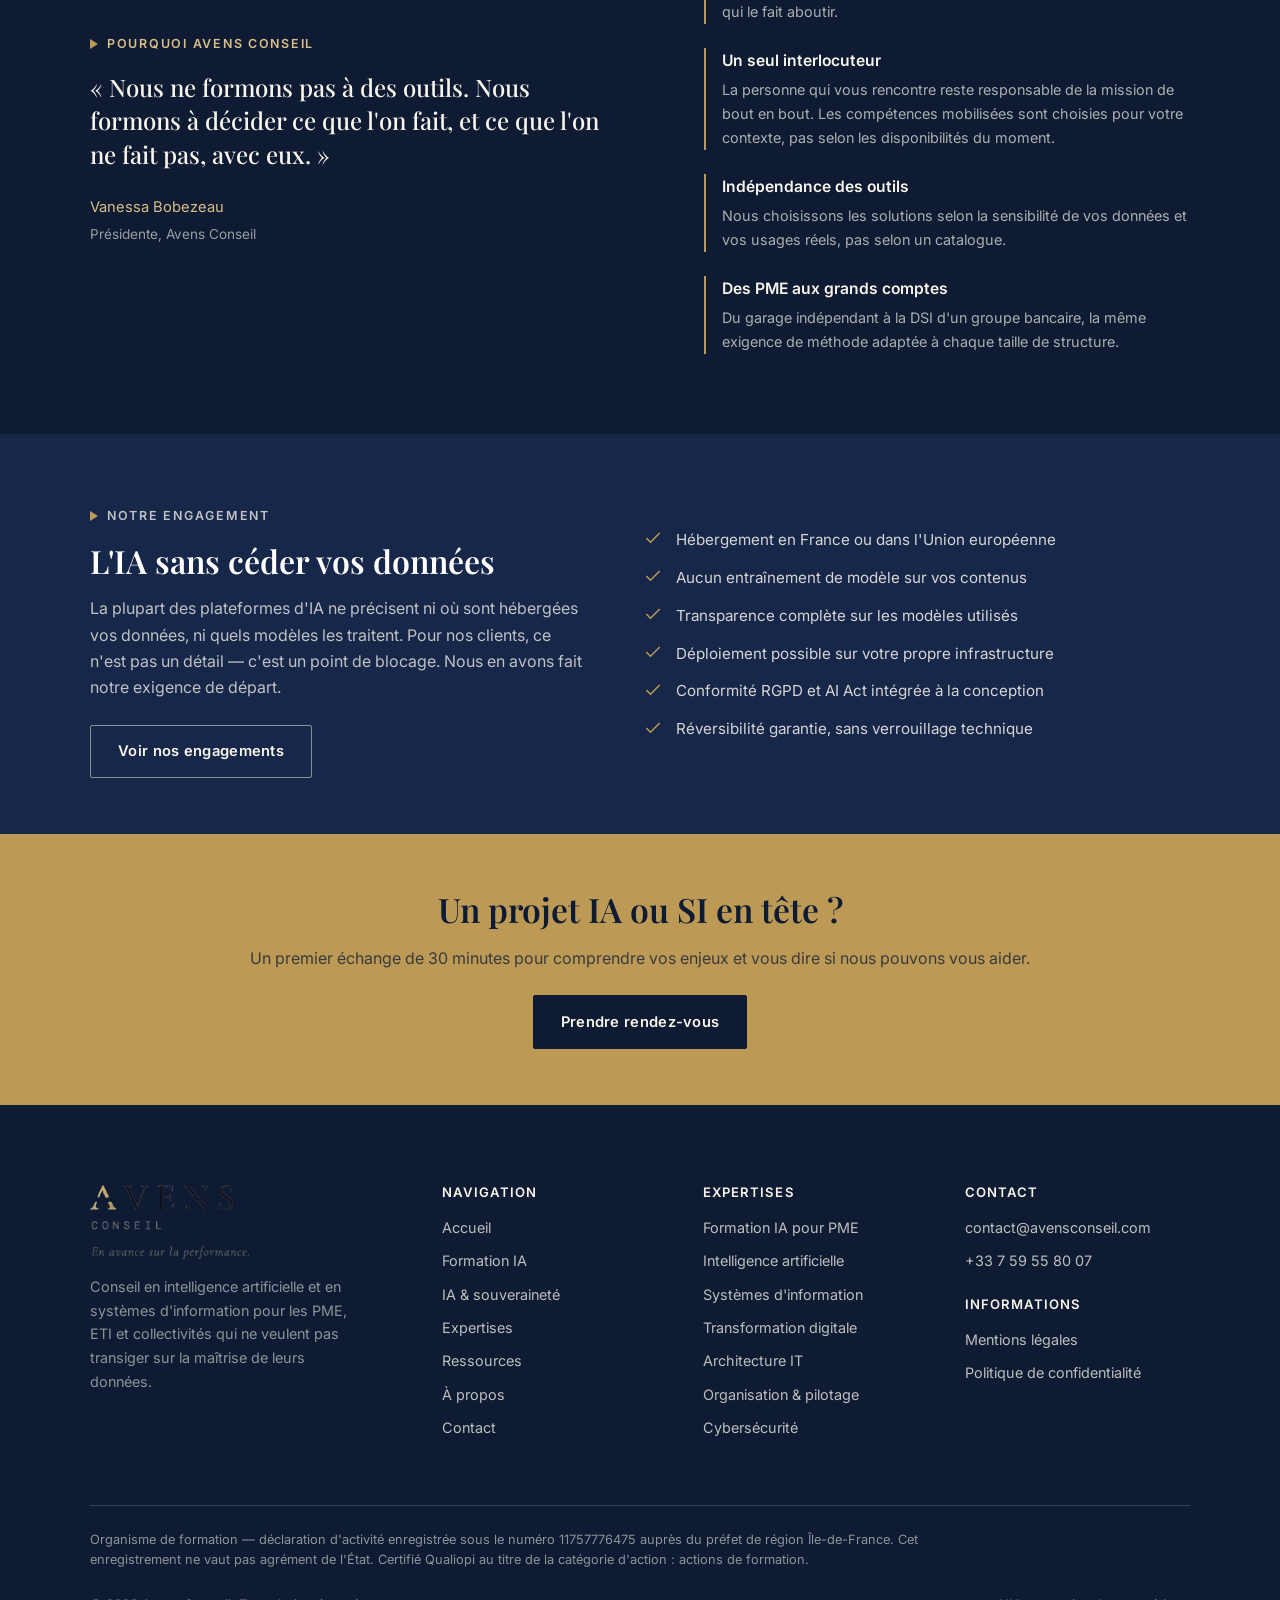
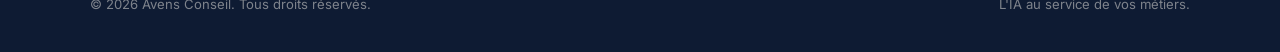
==== commit 65a72dcb: "Menu : ajout de Cybersécurité, retrait de Formation IA, en-tête stabilisé Co-Authored-By: Claude Fab" ====
--- a/index.html
+++ b/index.html
@@ -135,8 +135,8 @@
     <nav class="nav" aria-label="Navigation principale">
       <ul class="nav-links">
         <li><a href="index.html" aria-current="page">Accueil</a></li>
-        <li><a href="formation-ia.html">Formation IA</a></li>
         <li><a href="ia.html">IA &amp; souveraineté</a></li>
+        <li><a href="services.html#cy">Cybersécurité</a></li>
         <li><a href="services.html">Expertises</a></li>
         <li><a href="ressources.html">Ressources</a></li>
         <li><a href="apropos.html">À propos</a></li>
--- a/style.css
+++ b/style.css
@@ -437,3 +437,22 @@
 
 /* ---------- Pied de page : mention organisme de formation ---------- */
 .footer-legal { padding-top: var(--space-3); font-size: .8rem; line-height: 1.55; color: rgba(248,245,236,.55); max-width: 900px; }
+
+/* ---------- En-tête : logo et bouton ne se compriment pas ---------- */
+.site-header .logo { flex-shrink: 0; }
+.header-cta .btn { white-space: nowrap; }
+
+/* ---------- Menu replié plus tôt : évite l'écrasement du logo entre 1000 et 1180 px ---------- */
+@media (min-width: 1001px) and (max-width: 1180px) {
+  .nav-toggle { display: flex; }
+  .nav-links {
+    position: fixed; inset: 104px 0 0 0; z-index: 90;
+    background: var(--cream); flex-direction: column;
+    padding: var(--space-4) var(--space-3);
+    gap: var(--space-3);
+    transform: translateY(-8px); opacity: 0; pointer-events: none;
+    transition: opacity .2s ease, transform .2s ease;
+  }
+  .nav-links.is-open { opacity: 1; transform: none; pointer-events: auto; }
+  .nav-links a { font-size: 1.05rem; display: block; }
+}
